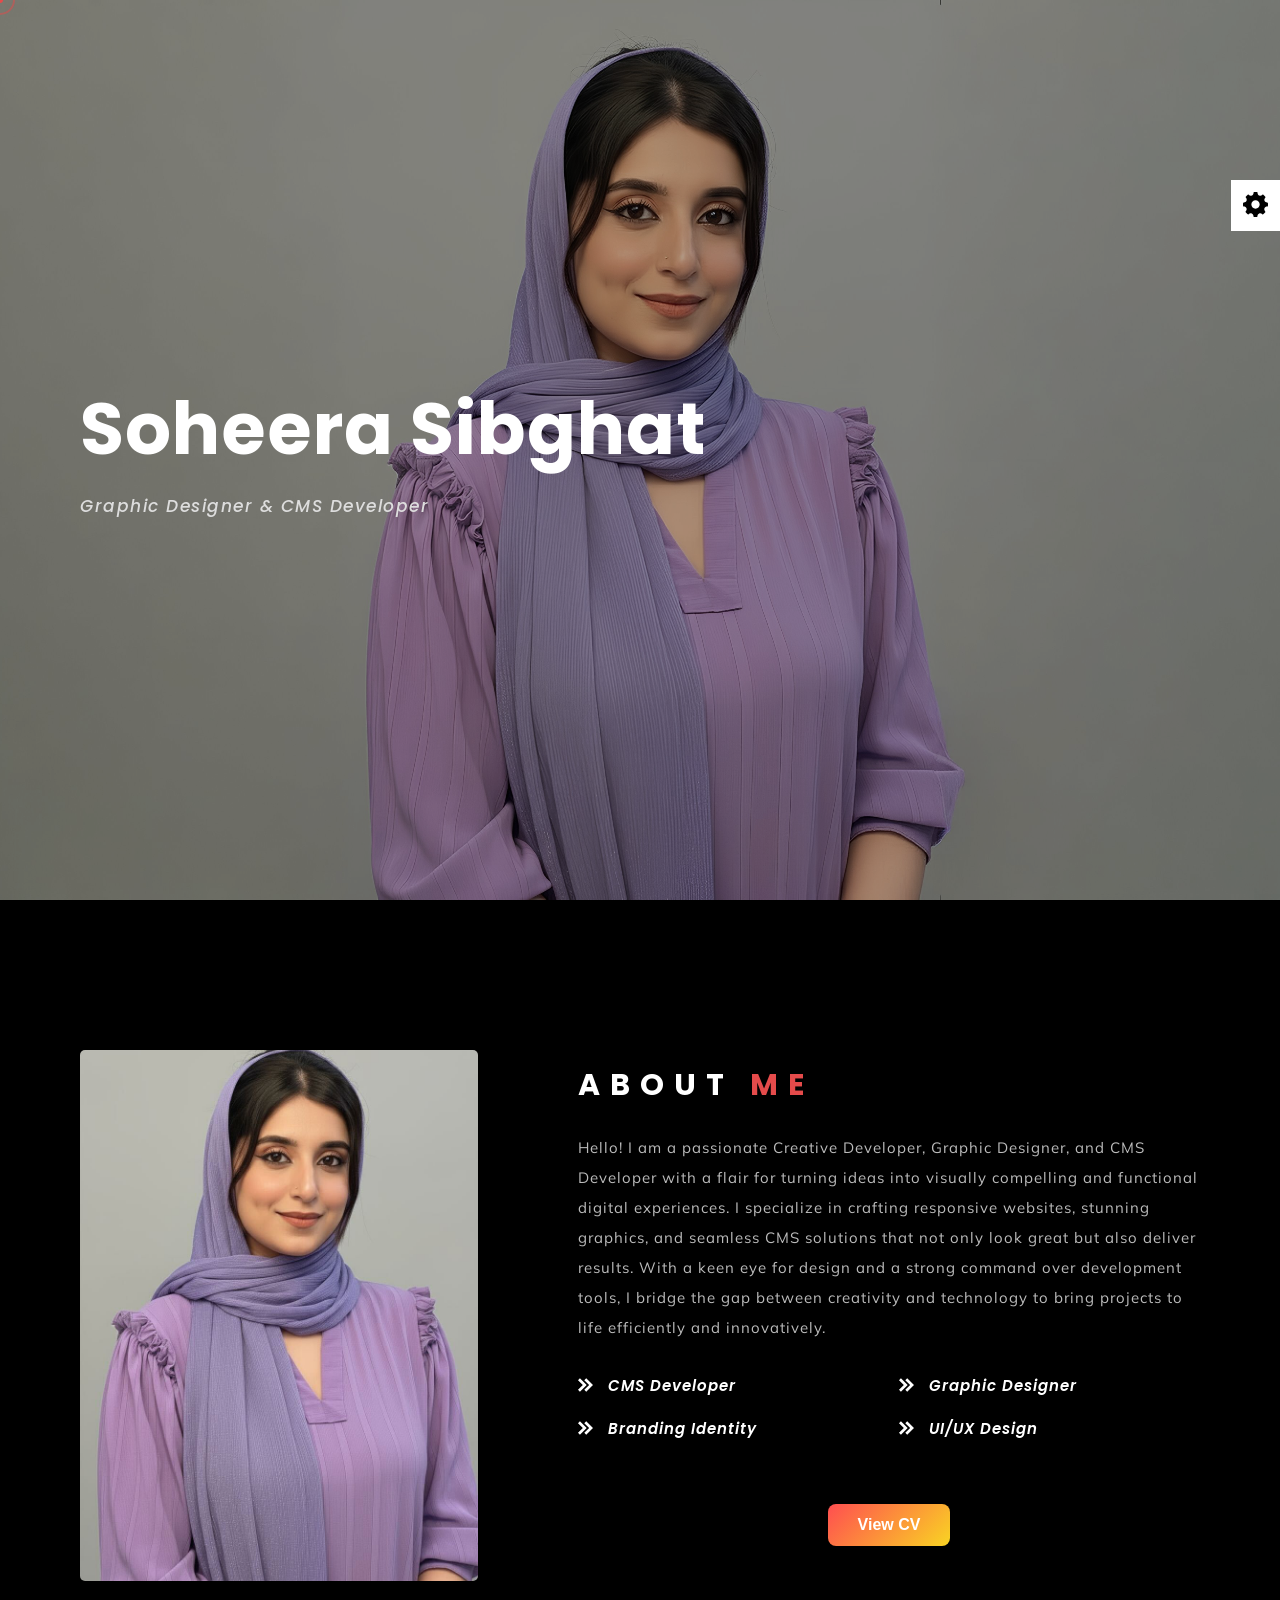
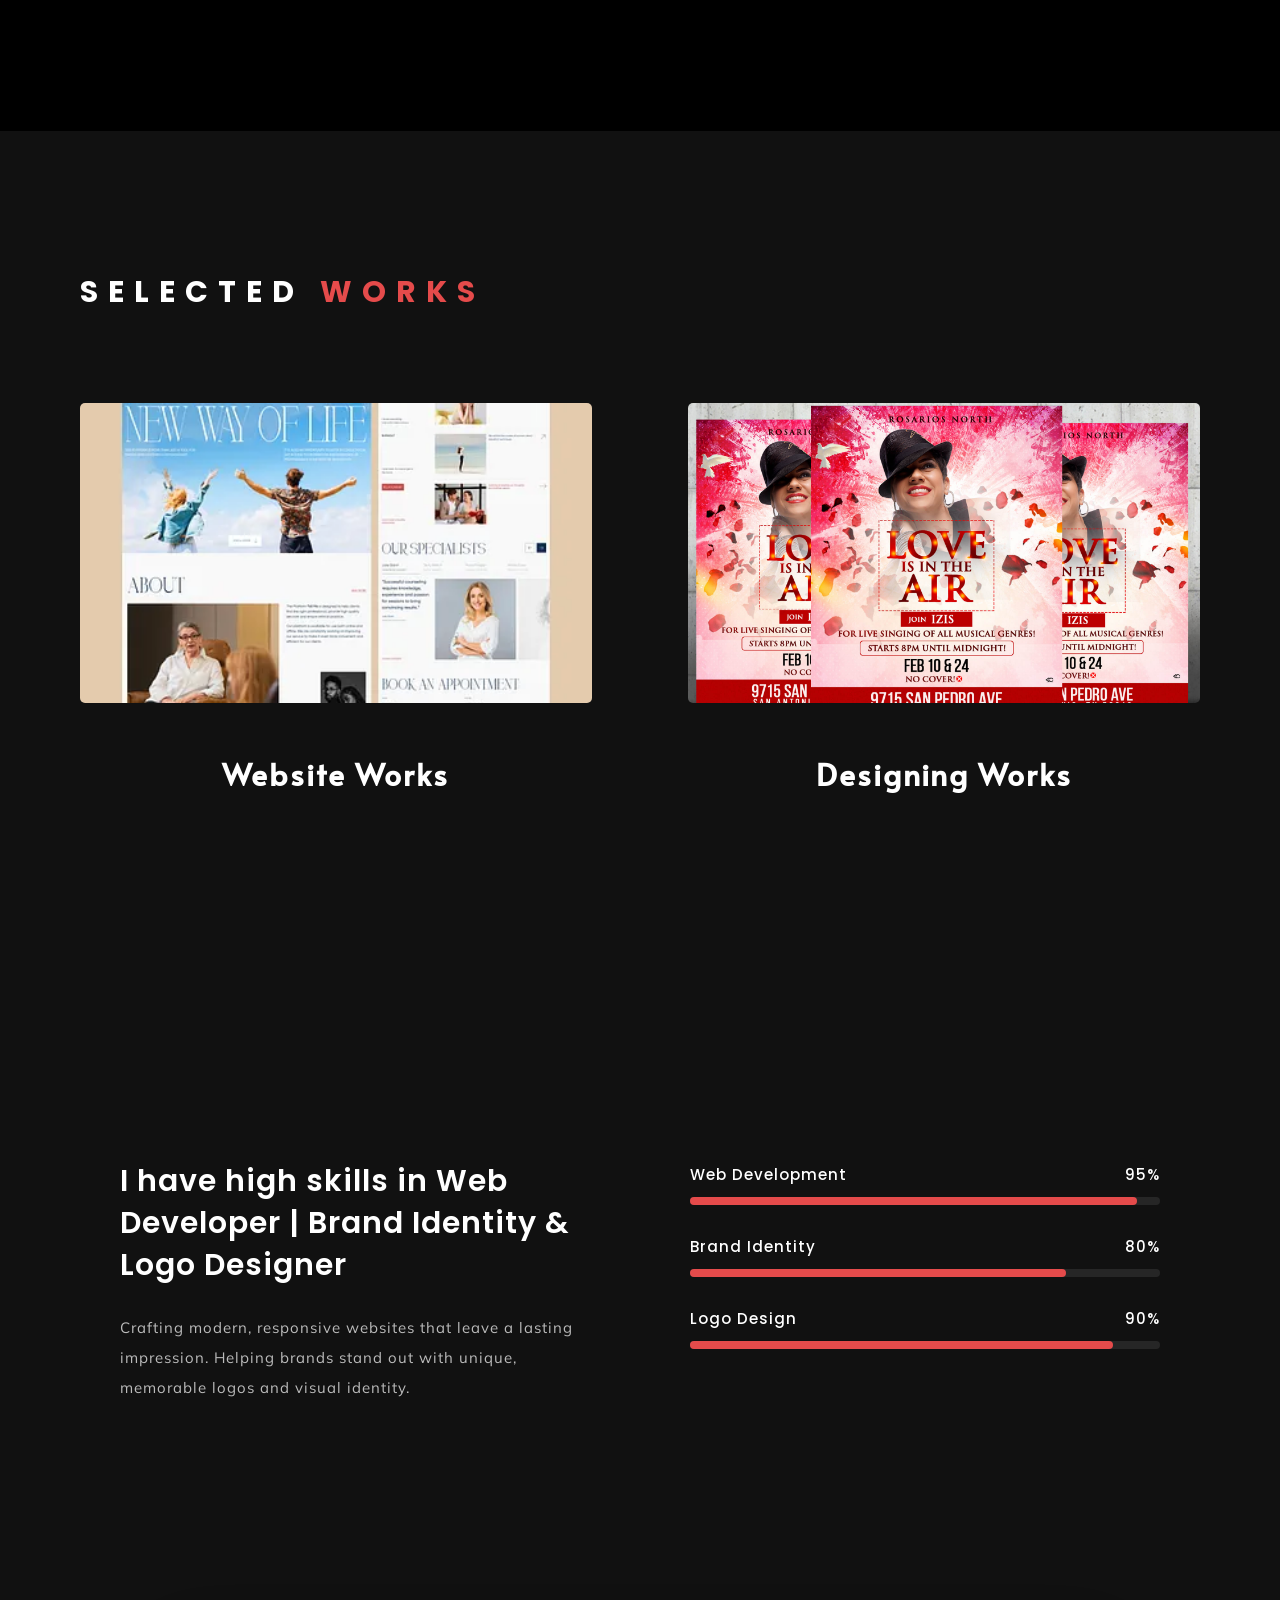
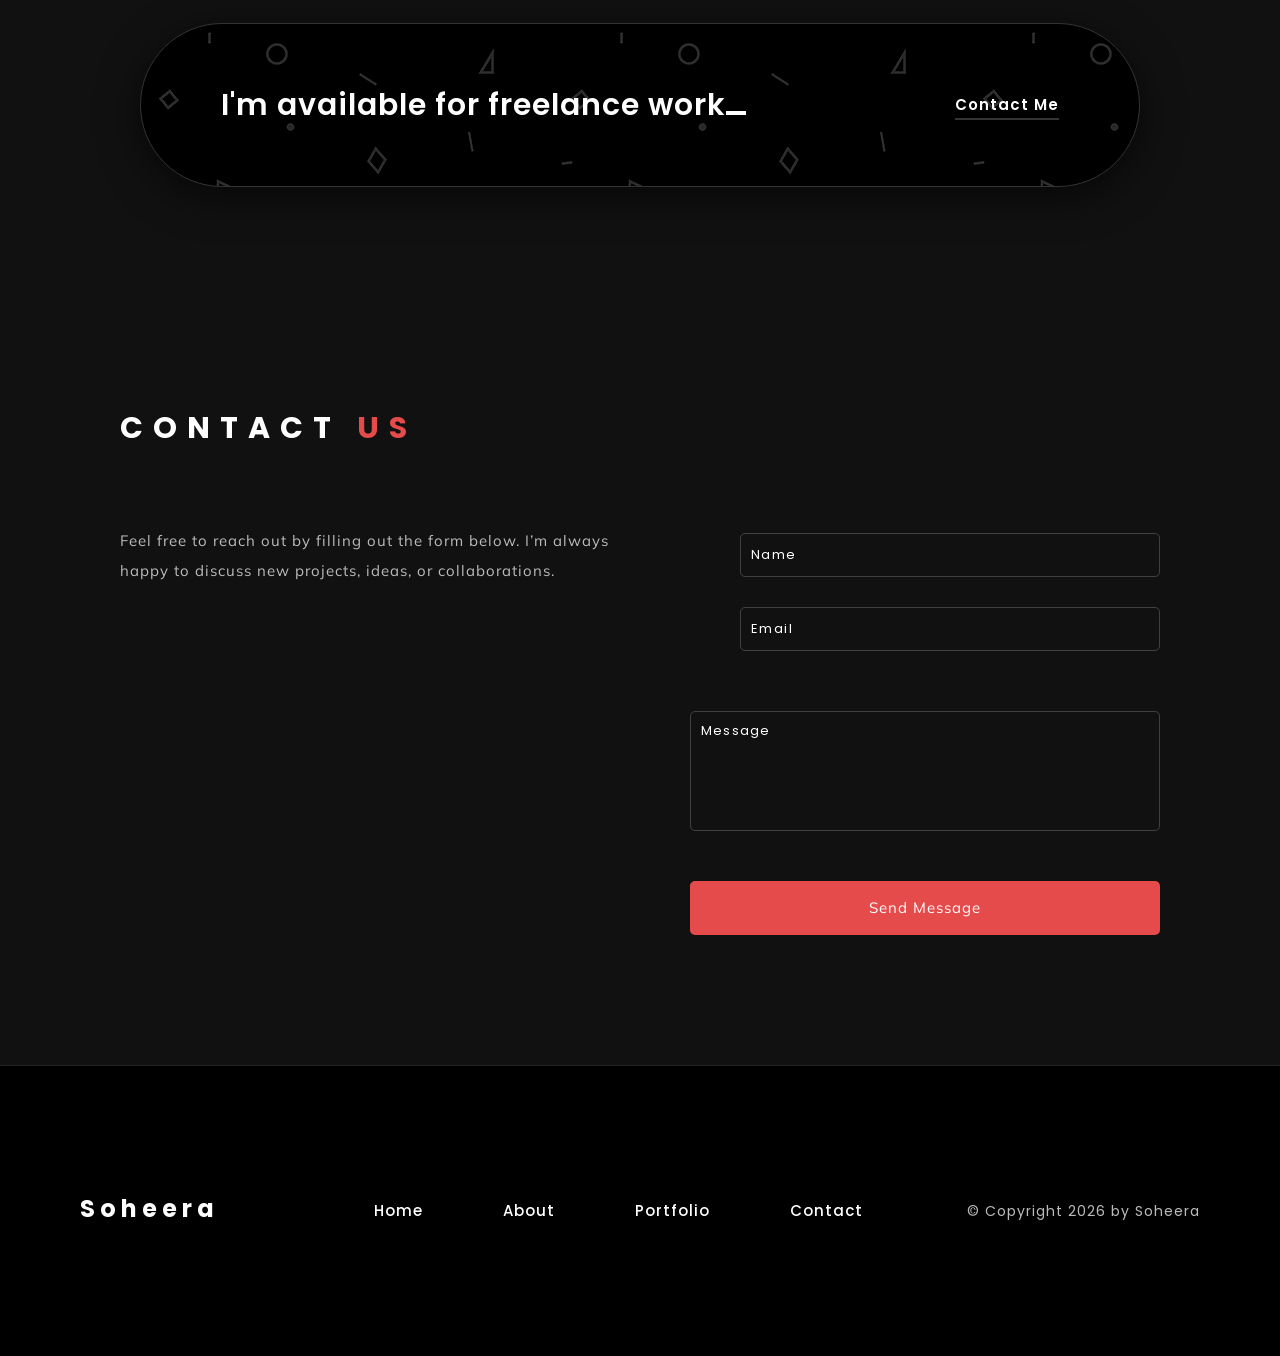
==== index.html @ 372c572b "first commit some changes" ====
<!DOCTYPE html>
<!--[if lt IE 7 ]><html class="ie ie6" lang="en"> <![endif]-->
<!--[if IE 7 ]><html class="ie ie7" lang="en"> <![endif]-->
<!--[if IE 8 ]><html class="ie ie8" lang="en"> <![endif]-->
<!--[if (gte IE 9)|!(IE)]><!-->
<html lang="en"> <!--<![endif]-->

<head>

	<meta http-equiv="Content-Type" content="text/html; charset=utf-8" />

	<link rel="icon" type="image/png" href="img/portfolio/soheeraimg.jpg" />

	<meta name="description" content="Name of your web site">
	<meta name="author" content="Marketify">

	<meta name="viewport" content="width=device-width, initial-scale=1, maximum-scale=1">

	<title>Soheera Sibghat</title>

	<!-- STYLES -->
	<link
		href="https://fonts.googleapis.com/css2?family=Mulish:ital,wght@0,200;0,300;0,400;0,500;0,600;0,700;0,800;0,900;1,200;1,300;1,400;1,500;1,600;1,700;1,800;1,900&family=Poppins:ital,wght@0,300;0,400;0,500;0,600;0,700;0,800;0,900;1,300;1,400;1,500;1,600;1,700;1,800;1,900&display=swap"
		rel="stylesheet">

	<script src="https://cdn.emailjs.com/dist/email.min.js"></script>
	<script src="https://cdn.jsdelivr.net/npm/sweetalert2@11"></script>

	<link rel="stylesheet" type="text/css" href="css/plugins.css" />
	<link rel="stylesheet" type="text/css" href="css/colors.css" />
	<link rel="stylesheet" type="text/css" href="css/darkMode.css" />
	<link rel="stylesheet" type="text/css" href="css/style.css" />
	<link rel="preconnect" href="https://fonts.googleapis.com">
	<link rel="preconnect" href="https://fonts.gstatic.com" crossorigin>
	<link href="https://fonts.googleapis.com/css2?family=Alata&display=swap" rel="stylesheet">
	<link rel="stylesheet" href="https://cdnjs.cloudflare.com/ajax/libs/font-awesome/6.4.0/css/all.min.css">

	<!--[if lt IE 9]> <script type="text/javascript" src="js/modernizr.custom.js"></script> <![endif]-->
	<!-- /STYLES -->








</head>

<body class="dark">
	<!-- PRELOADER -->
	<div id="preloader">
		<div class="loader_line"></div>
	</div>
	<!-- /PRELOADER -->

	<!-- WRAPPER ALL -->
	<div class="grax_tm_all_wrap" data-magic-cursor="" data-color="crimson">

		<!-- MAGIC CURSOR VALUES: "", hide -->
		<!-- COLOR VALUES: blue, green, brown, pink, orange, black, white, purple, sky, cadetBlue, crimson, olive, red -->

		<!-- SETTINGS -->
		<div class="grax_tm_settings">
			<div class="icon">
				<img class="svg" src="img/svg/setting.svg" alt="" />
				<a class="link" href="#"></a>
			</div>
			<div class="wrapper">
				<ul class="direction">
					<li><a class="active dark" href="#"><img class="svg" src="img/svg/islam.svg" alt=" /"></a></li>
					<li><a class="light" href="#"><img class="svg" src="img/svg/weather.svg" alt=" /"></a></li>
				</ul>
				<span class="title">Unlimited Colors</span>
				<ul class="colors">
					<li><a class="blue" href="#"></a></li>
					<li><a class="green" href="#"></a></li>
					<li><a class="brown" href="#"></a></li>
					<li><a class="pink" href="#"></a></li>
					<li><a class="orange" href="#"></a></li>
					<li class="bl"><a class="black" href="#"></a></li>
					<li class="wh"><a class="white" href="#"></a></li>
					<li><a class="purple" href="#"></a></li>
					<li><a class="sky" href="#"></a></li>
					<li><a class="cadetBlue" href="#"></a></li>
					<li><a class="crimson" href="#"></a></li>
					<li><a class="olive" href="#"></a></li>
					<li><a class="red" href="#"></a></li>
				</ul>
				<span class="title">Magic Cursor</span>
				<ul class="cursor">
					<li><a class="showme show" href="#"></a></li>
					<li><a class="hide" href="#"><img class="svg" src="img/svg/arrow.svg" alt="" /></a></li>
				</ul>
			</div>
		</div>
		<!-- /SETTINGS -->

		<!-- MODALBOX NEWS -->
		<div class="grax_tm_modalbox_news">
			<div class="box_inner">
				<div class="close">
					<a href="#"><img class="svg" src="img/svg/cancel.svg" alt="" /></a>
				</div>
				<div class="description_wrap scrollable">
				</div>
			</div>
		</div>
		<!-- /MODALBOX NEWS -->

		<!-- TOPBAR -->
		<div class="grax_tm_topbar">
			<div class="container">
				<div class="topbar_inner">
					<div class="logo" style="display: flex; flex-direction: column; justify-content: flex-start; align-items: flex-start;">
						<h3 style="margin: 0; line-height: 1;">Soheera</h3>
						<div style="display: flex; align-items: center; gap: 5px; margin-top: 5px;">
							<img src="img/new-images/upwork-logo.png" alt="Upwork"
								style="width: 25px; height: 25px; border-radius: 50%;">
							<img src="img/new-images/top-rated.png" alt="Top Rated" style="height: 25px;">
							<div style="display: flex; gap: 2px; color: #ffc107;">
								<i class="fas fa-star" style="font-size: 12px;"></i>
								<i class="fas fa-star" style="font-size: 12px;"></i>
								<i class="fas fa-star" style="font-size: 12px;"></i>
								<i class="fas fa-star" style="font-size: 12px;"></i>
								<i class="fas fa-star" style="font-size: 12px;"></i>
							</div>
						</div>
					</div>
					<div class="menu">
						<ul class="anchor_nav">
							<li class="current"><a href="#home">Home</a></li>
							<li><a href="#about">About</a></li>
							<li><a href="#portfolio">Portfolio</a></li>
							<!-- <li><a href="#news">News</a></li> -->
							<li><a href="#contact">Contact</a></li>
							<li style="display: flex; align-items: center; justify-content: center;"><a
									href="https://www.upwork.com/freelancers/shopify0wordpress0wix0webflow" target="_blank"
									style="padding: 0; margin-left: 15px;"><img src="img/new-images/upwork-logo.png"
										alt="Upwork"
										style="width: 32px; height: 32px; border-radius: 50%; vertical-align: middle;" /></a>
							</li>
						</ul>
					</div>
				</div>
			</div>
		</div>
		<!-- /TOPBAR -->

		<!-- MOBILE MENU -->
		<div class="grax_tm_mobile_menu">
			<div class="topbar_inner">
				<div class="container bigger">
					<div class="topbar_in">
						<div class="logo" style="display: flex; flex-direction: column; justify-content: flex-start; align-items: flex-start;">
							<h3 style="margin: 0; line-height: 1;">Soheera</h3>
							<div style="display: flex; align-items: center; gap: 5px; margin-top: 5px;">
								<img src="img/new-images/upwork-logo.png" alt="Upwork"
									style="width: 20px; height: 20px; border-radius: 50%;">
								<img src="img/new-images/top-rated.png" alt="Top Rated" style="height: 20px;">
								<div style="display: flex; gap: 2px; color: #ffc107;">
									<i class="fas fa-star" style="font-size: 10px;"></i>
									<i class="fas fa-star" style="font-size: 10px;"></i>
									<i class="fas fa-star" style="font-size: 10px;"></i>
									<i class="fas fa-star" style="font-size: 10px;"></i>
									<i class="fas fa-star" style="font-size: 10px;"></i>
								</div>
							</div>
						</div>
						<div class="my_trigger">
							<div class="hamburger hamburger--collapse-r">
								<div class="hamburger-box">
									<div class="hamburger-inner"></div>
								</div>
							</div>
						</div>
					</div>
				</div>
			</div>
			<div class="dropdown">
				<div class="container">
					<div class="dropdown_inner">
						<ul class="anchor_nav">
							<li><a href="#home">Home</a></li>
							<li><a href="#about">About</a></li>
							<li><a href="#portfolio">Portfolio</a></li>
							<!-- <li><a href="#news">News</a></li> -->
							<li><a href="#contact">Contact</a></li>
							<li style="display: flex; align-items: center;"><a href="https://www.upwork.com/freelancers/shopify0wordpress0wix0webflow"
									target="_blank" style="padding: 0; margin-top: 5px;"><img
										src="img/new-images/upwork-logo.png" alt="Upwork"
										style="width: 32px; height: 32px; border-radius: 50%; vertical-align: middle;" /></a>
							</li>
						</ul>
					</div>
				</div>
			</div>
		</div>
		<!-- /MOBILE MENU -->

		<!-- HERO -->
		<div class="grax_tm_hero" id="home">
			<div class="bg">
				<div class="image" data-img-url="img/portfolio/hello.webp"></div>
			</div>
			<div class="ripple" id="ripple"></div>
			<div class="container water">
				<div class="details" data-animation="toRight"> <!-- Animation Values: toTop, toRight, scale, rotate -->
					<h3 class="fn_animation name">Soheera Sibghat</h3>
					<span class="fn_animation job">Graphic Designer &amp; CMS Developer</span>
				</div>
				<div class="grax_tm_down" data-skin="light">
					<div class="line_wrapper">
						<div class="line"></div>
					</div>
				</div>
			</div>
		</div>
		<!-- /HERO -->

		<!-- ABOUT -->
		<div class="grax_tm_section" id="about">
			<div class="grax_tm_about">
				<div class="container">
					<div class="about_inner">
						<div class="left wow fadeInLeft" data-wow-duration="1.5s">
							<div class="image parallax" data-relative-input="true">
								<img src="img/placeholders/3-4.jpg" alt="" />
								<div class="main layer" data-img-url="img/portfolio/soheeraimg.jpg" data-depth="0.04">
								</div>
							</div>
						</div>
						<div class="right wow fadeInLeft" data-wow-duration="1.5s" data-wow-delay=".2s">
							<div class="grax_tm_title_holder">
								<h3>About <span>Me</span></h3>
							</div>
							<div class="text">
								<p>Hello! I am a passionate Creative Developer, Graphic Designer, and CMS Developer with
									a flair for turning ideas into visually compelling and functional digital
									experiences. I specialize in crafting responsive websites, stunning graphics, and
									seamless CMS solutions that not only look great but also deliver results. With a
									keen eye for design and a strong command over development tools, I bridge the gap
									between creativity and technology to bring projects to life efficiently and
									innovatively.</p>
							</div>
							<div class="list">
								<ul>
									<li>
										<div class="list_inner">
											<img class="svg" src="img/svg/checked.svg" alt="" />
											<span>CMS Developer</span>
										</div>
									</li>
									<li>
										<div class="list_inner">
											<img class="svg" src="img/svg/checked.svg" alt="" />
											<span>Graphic Designer</span>
										</div>
									</li>
									<li>
										<div class="list_inner">
											<img class="svg" src="img/svg/checked.svg" alt="" />
											<span>Branding Identity</span>
										</div>
									</li>
									<li>
										<div class="list_inner">
											<img class="svg" src="img/svg/checked.svg" alt="" />
											<span>UI/UX Design</span>
										</div>
									</li>
								</ul>
							</div>
							<div class="grax_tm_button">
								<button class="cv-btn" id="openCV">View CV</button>
							</div>
							<div id="cvOverlay">
								<span id="closeCV">&times;</span>
								<img src="img/resume/cv.png" alt="CV">
							</div>
						</div>
					</div>
				</div>
			</div>
		</div>
		<!-- /ABOUT -->

		<!-- PORTFOLIO -->
		<div class="grax_tm_section" id="portfolio">
			<div class="grax_tm_portfolio">
				<div class="container">
					<div class="grax_tm_title_holder">
						<h3>Selected <span>Works</span></h3>
					</div>
					<div class="portfolio_list">
						<!-- Categories View -->
						<div id="portfolio-categories">
							<ul class="gallery_zoom my_waypoint">
								<!-- Category 1: Website -->
								<a href="javascript:void(0);" onclick="showPortfolioCategory('websites')"
									style="width: 100%;">
									<li class="wow fadeInLeft" data-wow-duration="1.5s"
										style="width: 48%; float: left; margin-right: 4%;">
										<div class="about-card" style="cursor: pointer;">
											<div class="image">
												<img src="/images/wordpress-images/card.webp" alt="Website Works" />
												<div class="main" style="height: 300px;"
													data-img-url="/images/wordpress-images/card.webp"></div>
											</div>
											<div class="overlay"></div>
											<div class="card-heading" style="margin-top: 15px;">
												<h3>Website Works</h3>
											</div>
											<div class="details"></div>
										</div>
									</li>
								</a>

								<!-- Category 2: Designing Work -->
								<a href="javascript:void(0);" onclick="showPortfolioCategory('designing')"
									style="width: 100%;">
									<li class="wow fadeInLeft" data-wow-duration="1.5s" data-wow-delay=".2s"
										style="width: 48%; float: left;">
										<div class="about-card" style="cursor: pointer;">
											<div class="image">
												<img src="./images/poster/img3.jpg" alt="Designing Works" />
												<div class="main" style="height: 300px;"
													data-img-url="./images/poster/img3.jpg"></div>
											</div>
											<div class="overlay"></div>
											<div class="card-heading" style="margin-top: 15px;">
												<h3>Designing Works</h3>
											</div>
											<div class="details"></div>
										</div>
									</li>
								</a>
								<div style="clear: both;"></div>
							</ul>
						</div>

						<!-- Websites View -->
						<div id="portfolio-websites" style="display: none;">
							<div style="margin-bottom: 20px; text-align: left;">
								<button onclick="showPortfolioCategories()"
									style="background-color: transparent; color: #fff; padding: 10px 25px; border: 2px solid #e54b4b; border-radius: 5px; cursor: pointer; font-family: 'Poppins', sans-serif; font-size: 16px; font-weight: 500; display: flex; align-items: center; gap: 10px; transition: all 0.3s; margin-bottom: 20px;">
									<svg xmlns="http://www.w3.org/2000/svg" width="16" height="16" fill="currentColor"
										class="bi bi-arrow-left" viewBox="0 0 16 16">
										<path fill-rule="evenodd"
											d="M15 8a.5.5 0 0 0-.5-.5H2.707l3.147-3.146a.5.5 0 1 0-.708-.708l-4 4a.5.5 0 0 0 0 .708l4 4a.5.5 0 0 0 .708-.708L2.707 8.5H14.5A.5.5 0 0 0 15 8" />
									</svg> Back to Categories
								</button>
							</div>
							<ul class="gallery_zoom my_waypoint">
								<a href="./pages/wordpress.html">
									<li class="wow fadeInLeft" data-wow-duration="1.5s">
										<div class="about-card">
											<div class="image">
												<img src="/images/wordpress-images/card.webp" alt="" />
												<div class="main" style="height: 300px;"
													data-img-url="/images/wordpress-images/card.webp">
												</div>
											</div>
											<div class="overlay"></div>
											<div class="card-heading" style="margin-top: 15px;">
												<h3>Wordpress</h3>
											</div>
											<div class="details">
												<!-- <span>Wordpress</span> -->
											</div>
										</div>
									</li>
								</a>

								<a href="./pages/shopify.html">
									<li class="wow fadeInLeft" data-wow-duration="1.5s">
										<div class="about-card">
											<div class="image">
												<img src="/images/shopify-images/card.jpg" alt="" />
												<div class="main" style="height: 300px;"
													data-img-url="/images/shopify-images/card.jpg">
												</div>
											</div>
											<div class="overlay"></div>
											<div class="card-heading" style="margin-top: 15px;">
												<h3>Shopify</h3>
											</div>
											<div class="details">
												<!-- <span>Wordpress</span> -->
											</div>
										</div>
									</li>
								</a>

								<a href="./pages/wix.html">
									<li class="wow fadeInLeft" data-wow-duration="1.5s">
										<div class="about-card">
											<div class="image">
												<img src="/images/wix-images/card.webp" alt="" />
												<div class="main" style="height: 300px;"
													data-img-url="/images/wix-images/card.webp">
												</div>
											</div>
											<div class="overlay"></div>
											<div class="card-heading" style="margin-top: 15px;">
												<h3>Wix</h3>
											</div>
											<div class="details">
												<!-- <span>Wordpress</span> -->
											</div>
										</div>
									</li>
								</a>

								<a href="./pages/framer.html">
									<li class="wow fadeInLeft" data-wow-duration="1.5s">
										<div class="about-card">
											<div class="image">
												<img src="/images/framer-images/download.webp" alt="" />
												<div class="main" style="height: 300px;"
													data-img-url="/images/framer-images/download.webp">
												</div>
											</div>
											<div class="overlay"></div>
											<div class="card-heading" style="margin-top: 15px;">
												<h3>Framer</h3>
											</div>
											<div class="details">
												<!-- <span>Wordpress</span> -->
											</div>
										</div>
									</li>
								</a>

								<a href="./pages/webflow.html">
									<li class="wow fadeInLeft" data-wow-duration="1.5s">
										<div class="about-card">
											<div class="image">
												<img src="/images/webflow-images/66baa62698e1ec9fc457d99c_video-production-services-webflow-template.png"
													alt="" />
												<div class="main" style="height: 300px;"
													data-img-url="/images/webflow-images/66baa62698e1ec9fc457d99c_video-production-services-webflow-template.png">
												</div>
											</div>
											<div class="overlay"></div>
											<div class="card-heading" style="margin-top: 15px;">
												<h3>Webflow</h3>
											</div>
											<div class="details">
												<!-- <span>Wordpress</span> -->
											</div>
										</div>
									</li>
								</a>
							</ul>
						</div>

						<!-- Designing View -->
						<div id="portfolio-designing" style="display: none;">
							<div style="margin-bottom: 20px; text-align: left;">
								<button onclick="showPortfolioCategories()"
									style="background-color: transparent; color: #fff; padding: 10px 25px; border: 2px solid #e54b4b; border-radius: 5px; cursor: pointer; font-family: 'Poppins', sans-serif; font-size: 16px; font-weight: 500; display: flex; align-items: center; gap: 10px; transition: all 0.3s; margin-bottom: 20px;">
									<svg xmlns="http://www.w3.org/2000/svg" width="16" height="16" fill="currentColor"
										class="bi bi-arrow-left" viewBox="0 0 16 16">
										<path fill-rule="evenodd"
											d="M15 8a.5.5 0 0 0-.5-.5H2.707l3.147-3.146a.5.5 0 1 0-.708-.708l-4 4a.5.5 0 0 0 0 .708l4 4a.5.5 0 0 0 .708-.708L2.707 8.5H14.5A.5.5 0 0 0 15 8" />
									</svg> Back to Categories
								</button>
							</div>
							<ul class="gallery_zoom my_waypoint">

								<a href="./pages/yt-thumbnail.html">
									<li class="wow fadeInLeft" data-wow-duration="1.5s" data-wow-delay=".2s">
										<div class="about-card">
											<div class="image">
												<img src="videos/yt-thumbnail/img.gif" alt="" />
												<div class="main" style="height: 300px;"
													data-img-url="videos/yt-thumbnail/img.gif"></div>
											</div>
											<div class="overlay"></div>
											<div class="card-heading" style="margin-top: 15px;">
												<h3>Youtube Thumbnail</h3>
											</div>
											<div class="details">
												<!-- <span>Branding</span> -->
											</div>
										</div>
									</li>
								</a>
								<a href="./pages/logo.html">
									<li class="wow fadeInLeft" data-wow-duration="1.5s" data-wow-delay=".4s">
										<div class="about-card">
											<div class="image">
												<img src="./images/logo/img1.jpg" alt="" />
												<div class="main" style="height: 300px;"
													data-img-url="./images/logo/img1.jpg"></div>
											</div>
											<div class="overlay"></div>
											<div class="card-heading" style="margin-top: 15px;">
												<h3>Logo Design</h3>
											</div>
											<div class="details">
												<!-- <span>Design</span> -->
											</div>
										</div>
									</li>
								</a>
								<a href="./pages/logoAnimation.html">
									<li class="wow fadeInLeft" data-wow-duration="1.5s">
										<div class="about-card">
											<div class="image">
												<img src="./videos/logo-animated/10de4c1f-099a-4585-a49d-175b0cbfdb93.gif"
													alt="" />
												<div class="main" style="height: 300px;"
													data-img-url="./videos/logo-animated/10de4c1f-099a-4585-a49d-175b0cbfdb93.gif">
												</div>
											</div>
											<div class="overlay"></div>
											<div class="card-heading" style="margin-top: 15px;">
												<h3>Logo Animation</h3>
											</div>
											<div class="details">
												<!-- <span>Video</span> -->
											</div>
										</div>
									</li>
								</a>
								<a href="./pages/posterDesign.html">
									<li class="wow fadeInLeft" data-wow-duration="1.5s" data-wow-delay=".2s">
										<div class="about-card">
											<div class="image">
												<img src="./images/poster/img3.jpg" alt="" />
												<div class="main" style="height: 300px;"
													data-img-url="./images/poster/img3.jpg"></div>
											</div>
											<div class="overlay"></div>
											<div class="card-heading" style="margin-top: 15px;">
												<h3>Poster Design</h3>
											</div>
											<div class="details">
												<!-- <span>Branding</span> -->
											</div>
										</div>
									</li>
								</a>
								<a href="./pages/billBoard.html">
									<li class="wow fadeInLeft" data-wow-duration="1.5s" data-wow-delay=".4s">
										<div class="about-card">
											<div class="image">
												<img src="./images/billboard/img1.jpg" height="360" alt="" />
												<div class="main" style="height: 300px;"
													data-img-url="./images/billboard/img7.jpg"></div>
											</div>
											<div class="overlay"></div>
											<div class="card-heading" style="margin-top: 15px;">
												<h3>Bill Board</h3>
											</div>
											<div class="details">
												<!-- <span>Design</span> -->
											</div>
										</div>
									</li>
								</a>
							</ul>
						</div>
					</div>

					<!-- /PORTFOLIO -->

					<!-- PROGRESS -->
					<div class="grax_tm_progress_part" style="margin-top: 80px;">
						<div class="container">
							<div class="part_inner">
								<div class="left wow fadeInLeft" data-wow-duration="1.5s">
									<h3>I have high skills in Web Developer | Brand Identity & Logo Designer</h3>
									<p>Crafting modern, responsive websites that leave a lasting impression.
										Helping brands stand out with unique, memorable logos and visual identity.</p>
								</div>
								<div class="right wow fadeInLeft" data-wow-duration="1.5s" data-wow-delay=".2s">
									<div class="kioto_progress">
										<div class="progress_inner" data-value="95">
											<span><span class="label">Web Development</span><span
													class="number">95%</span></span>
											<div class="background">
												<div class="bar">
													<div class="bar_in"></div>
												</div>
											</div>
										</div>
										<div class="progress_inner" data-value="80">
											<span><span class="label">Brand Identity</span><span
													class="number">80%</span></span>
											<div class="background">
												<div class="bar">
													<div class="bar_in"></div>
												</div>
											</div>
										</div>
										<div class="progress_inner" data-value="90">
											<span><span class="label">Logo Design</span><span
													class="number">90%</span></span>
											<div class="background">
												<div class="bar">
													<div class="bar_in"></div>
												</div>
											</div>
										</div>
									</div>
								</div>
							</div>
						</div>
					</div>
					<!-- /PROGRESS -->

					<!-- TALK -->
					<div class="grax_tm_section">
						<div class="grax_tm_talk">
							<div class="container">
								<div class="talk_inner">
									<div class="text wow fadeInLeft" data-wow-duration="1.5s">
										<h3><span>I'm available for freelance work</span></h3>
									</div>
									<div class="button wow fadeInLeft anchor" data-wow-duration="1.5s"
										data-wow-delay=".2s">
										<a href="#contact">Contact Me</a>
									</div>
								</div>
							</div>
						</div>
					</div>
					<!-- /TALK -->

					<!-- NEWS -->
					<!-- <div class="grax_tm_section" id="news">
			<div class="grax_tm_news">
				<div class="container">
					<div class="grax_tm_title_holder">
						<h3>Latest <span>News</span></h3>
					</div>
					<div class="news_list">
						<ul>
							<li class="wow fadeInLeft" data-wow-duration="1.5s">
								<div class="list_inner">
									<div class="image">
										<img src="img/placeholders/4-3.jpg" alt="" />
										<div class="main" data-img-url="img/news/1.jpg"></div>
										<a class="grax_tm_full_link" href="#"></a>
									</div>
									<div class="details">
										<h3 class="title"><a href="#">Developers watch out for these burnout
												symptoms</a></h3>
										<p class="date">By <a href="#">Alex Watson</a> <span>01 January 2022</span></p>
									</div>
									<div class="description">
										<p>As Vintage decided to have a closer look into fast-paced New York web design
											realm in person, we get to acquaint with most diverse and exceptionally
											captivating personalities. As Vintage decided to have a closer look into
											fast-paced New York web design realm in person, we get to acquaint with most
											diverse and exceptionally captivating personalities. As Vintage decided to
											have a closer look into fast-paced New York web design realm in person, we
											get to acquaint with most diverse and exceptionally captivating
											personalities.</p>
										<blockquote>As Vintage decided to have a closer look into fast-paced New York
											web design realm in person. As Vintage decided to have a closer look into
											fast-paced New York web design realm in person, we get to acquaint with most
											diverse and exceptionally captivating personalities. As Vintage decided to
											have a closer look into fast-paced New York web design realm in person, we
											get to acquaint with most diverse and exceptionally captivating
											personalities.</blockquote>
										<p>As Vintage decided to have a closer look into fast-paced New York web design
											realm in person, we get to acquaint with most diverse and exceptionally
											captivating personalities. We encounter professionals with careers to covet
											and lives to write books about. As Vintage decided to have a closer look
											into fast-paced New York web design realm in person, we get to acquaint with
											most diverse and exceptionally captivating personalities. As Vintage decided
											to have a closer look into fast-paced New York web design realm in person,
											we get to acquaint with most diverse and exceptionally captivating
											personalities. As Vintage decided to have a closer look into fast-paced New
											York web design realm in person, we get to acquaint with most diverse and
											exceptionally captivating personalities.</p>
										<div class="share">
											<span>Share:</span>
											<ul class="social">
												<li><a href="#"><img class="svg" src="img/svg/social/facebook.svg"
															alt=""></a></li>
												<li><a href="#"><img class="svg" src="img/svg/social/twitter.svg"
															alt=""></a></li>
												<li><a href="#"><img class="svg" src="img/svg/social/behance.svg"
															alt=""></a></li>
												<li><a href="#"><img class="svg" src="img/svg/social/dribbble.svg"
															alt=""></a></li>
											</ul>
										</div>
									</div>
								</div>
							</li>
							<li class="wow fadeInLeft" data-wow-duration="1.5s" data-wow-delay=".2s">
								<div class="list_inner">
									<div class="image">
										<img src="img/placeholders/4-3.jpg" alt="" />
										<div class="main" data-img-url="img/news/2.jpg"></div>
										<a class="grax_tm_full_link" href="#"></a>
									</div>
									<div class="details">
										<h3 class="title"><a href="#">How to be appreciated for your hard work as a
												developer</a></h3>
										<p class="date">By <a href="#">Brook Kennedy</a> <span>22 December 2021</span>
										</p>
									</div>
									<div class="description">
										<p>As Vintage decided to have a closer look into fast-paced New York web design
											realm in person, we get to acquaint with most diverse and exceptionally
											captivating personalities. As Vintage decided to have a closer look into
											fast-paced New York web design realm in person, we get to acquaint with most
											diverse and exceptionally captivating personalities. As Vintage decided to
											have a closer look into fast-paced New York web design realm in person, we
											get to acquaint with most diverse and exceptionally captivating
											personalities.</p>
										<blockquote>As Vintage decided to have a closer look into fast-paced New York
											web design realm in person. As Vintage decided to have a closer look into
											fast-paced New York web design realm in person, we get to acquaint with most
											diverse and exceptionally captivating personalities. As Vintage decided to
											have a closer look into fast-paced New York web design realm in person, we
											get to acquaint with most diverse and exceptionally captivating
											personalities.</blockquote>
										<p>As Vintage decided to have a closer look into fast-paced New York web design
											realm in person, we get to acquaint with most diverse and exceptionally
											captivating personalities. We encounter professionals with careers to covet
											and lives to write books about. As Vintage decided to have a closer look
											into fast-paced New York web design realm in person, we get to acquaint with
											most diverse and exceptionally captivating personalities. As Vintage decided
											to have a closer look into fast-paced New York web design realm in person,
											we get to acquaint with most diverse and exceptionally captivating
											personalities. As Vintage decided to have a closer look into fast-paced New
											York web design realm in person, we get to acquaint with most diverse and
											exceptionally captivating personalities.</p>
										<div class="share">
											<span>Share:</span>
											<ul class="social">
												<li><a href="#"><img class="svg" src="img/svg/social/facebook.svg"
															alt=""></a></li>
												<li><a href="#"><img class="svg" src="img/svg/social/twitter.svg"
															alt=""></a></li>
												<li><a href="#"><img class="svg" src="img/svg/social/behance.svg"
															alt=""></a></li>
												<li><a href="#"><img class="svg" src="img/svg/social/dribbble.svg"
															alt=""></a></li>
											</ul>
										</div>
									</div>
								</div>
							</li>
							<li class="wow fadeInLeft" data-wow-duration="1.5s" data-wow-delay=".4s">
								<div class="list_inner">
									<div class="image">
										<img src="img/placeholders/4-3.jpg" alt="" />
										<div class="main" data-img-url="img/news/3.jpg"></div>
										<a class="grax_tm_full_link" href="#"></a>
									</div>
									<div class="details">
										<h3 class="title"><a href="#">How designers and developers can collaborate
												better</a></h3>
										<p class="date">By <a href="#">Paola Atkins</a> <span>05 December 2021</span>
										</p>
									</div>
									<div class="description">
										<p>As Vintage decided to have a closer look into fast-paced New York web design
											realm in person, we get to acquaint with most diverse and exceptionally
											captivating personalities. As Vintage decided to have a closer look into
											fast-paced New York web design realm in person, we get to acquaint with most
											diverse and exceptionally captivating personalities. As Vintage decided to
											have a closer look into fast-paced New York web design realm in person, we
											get to acquaint with most diverse and exceptionally captivating
											personalities.</p>
										<blockquote>As Vintage decided to have a closer look into fast-paced New York
											web design realm in person. As Vintage decided to have a closer look into
											fast-paced New York web design realm in person, we get to acquaint with most
											diverse and exceptionally captivating personalities. As Vintage decided to
											have a closer look into fast-paced New York web design realm in person, we
											get to acquaint with most diverse and exceptionally captivating
											personalities.</blockquote>
										<p>As Vintage decided to have a closer look into fast-paced New York web design
											realm in person, we get to acquaint with most diverse and exceptionally
											captivating personalities. We encounter professionals with careers to covet
											and lives to write books about. As Vintage decided to have a closer look
											into fast-paced New York web design realm in person, we get to acquaint with
											most diverse and exceptionally captivating personalities. As Vintage decided
											to have a closer look into fast-paced New York web design realm in person,
											we get to acquaint with most diverse and exceptionally captivating
											personalities. As Vintage decided to have a closer look into fast-paced New
											York web design realm in person, we get to acquaint with most diverse and
											exceptionally captivating personalities.</p>
										<div class="share">
											<span>Share:</span>
											<ul class="social">
												<li><a href="#"><img class="svg" src="img/svg/social/facebook.svg"
															alt=""></a></li>
												<li><a href="#"><img class="svg" src="img/svg/social/twitter.svg"
															alt=""></a></li>
												<li><a href="#"><img class="svg" src="img/svg/social/behance.svg"
															alt=""></a></li>
												<li><a href="#"><img class="svg" src="img/svg/social/dribbble.svg"
															alt=""></a></li>
											</ul>
										</div>
									</div>
								</div>
							</li>
						</ul>
					</div>
				</div>
			</div>
		</div> -->
					<!-- /NEWS -->

					<!-- CONTACT -->
					<div class="grax_tm_contact" id="contact">
						<div class="container">
							<div class="grax_tm_title_holder">
								<h3>Contact <span>Us</span></h3>
							</div>
							<div class="contact_inner">
								<div class="left wow fadeInLeft" data-wow-duration="1s">
									<div class="text">
										<p>Feel free to reach out by filling out the form below. I’m always happy to
											discuss new
											projects, ideas, or collaborations.</p>
									</div>
									<div class="info_list">
										<ul>
											<!-- <li>
									<div class="list_inner">
										<img class="svg" src="img/svg/location.svg" alt="" />
										<p><span class="first">Address:</span><span class="second">Brook 103, New York,
												USA</span></p>
									</div>
								</li> -->
											<li>
												<!-- <div class="list_inner">
										<img class="svg" src="img/svg/email.svg" alt="" />
										<p><span class="first">Email:</span><span class="second"><a
													href="#">example@gmail.com</a></span></p>
									</div> -->
											</li>
											<!-- <li>
									<div class="list_inner">
										<img class="svg" src="img/svg/phone.svg" alt="" />
										<p><span class="first">Phone:</span><span class="second"><a href="#">+77 033 442
													55 57</a></span></p>
									</div>
								</li> -->
											<!-- <li>
									<div class="list_inner">
										<img class="svg" src="img/svg/social/dribbble.svg" alt="" />
										<p><span class="first">Website:</span><span class="second"><a
													href="#">www.myaddress.com</a></span></p>
									</div>
								</li> -->
											<!-- <li>
									<div class="list_inner">
										<img class="svg" src="img/svg/social/twitter.svg" alt="" />
										<p><span class="first">Twitter:</span><span class="second"><a
													href="#">@twitternickname</a></span></p>
									</div>
								</li>
								<li>
									<div class="list_inner">
										<img class="svg" src="img/svg/social/facebook.svg" alt="" />
										<p><span class="first">Facebook:</span><span class="second"><a
													href="#">@facebooknickname</a></span></p>
									</div>
								</li> -->
										</ul>
									</div>
								</div>
								<div class="right wow fadeInLeft" data-wow-duration="1s" data-wow-delay=".2s">
									<div class="fields">
										<form action="/" method="post" class="contact_form" id="contact_form">
											<div class="returnmessage"
												data-success="Your message has been received, We will contact you soon.">
											</div>
											<div class="empty_notice"><span>Please Fill Required Fields</span></div>
											<div class="first">
												<ul>
													<li>
														<input id="name" type="text" placeholder="Name" name="from_name"
															required>
													</li>
													<li>
														<input id="email" type="text" placeholder="Email"
															name="from-email" required>
													</li>
												</ul>
											</div>
											<div class="last">
												<textarea id="message" placeholder="Message" name="message"
													required></textarea>
											</div>
											<div class="grax_tm_button">
												<a id="send_message" href="#">Send Message</a>
											</div>

											<!-- If you want to change mail address to yours, please open modal.php and go to line 4 -->

										</form>
									</div>
								</div>
							</div>
						</div>
					</div>
					<!-- /CONTACT -->

					<!-- CUSTOM FOOTER -->
					<footer class="custom_footer">
						<div class="container">
							<div class="footer_flex">
								<!-- Logo -->
								<div class="f_logo">
									<span>Soheera</span>
								</div>
								
								<!-- Navigation Links -->
								<nav class="f_nav">
									<ul>
										<li><a href="#home">Home</a></li>
										<li><a href="#about">About</a></li>
										<li><a href="#portfolio">Portfolio</a></li>
										<li><a href="#contact">Contact</a></li>
									</ul>
								</nav>

								<!-- Copyright -->
								<div class="f_copy">
									<p>&copy;  Copyright 2026 by Soheera</p>
								</div>
							</div>
						</div>
					</footer>
					<!-- /CUSTOM FOOTER -->

					<!-- CURSOR -->
					<div class="mouse-cursor cursor-outer"></div>
					<div class="mouse-cursor cursor-inner"></div>
					<!-- /CURSOR -->

					<!-- START: Page Progress -->
					<div class="progressbar">
						<a href="#"><span class="text">To Top</span></a>
						<span class="line"></span>
					</div>
					<!-- END: Page Progress -->

				</div>
				<!-- / WRAPPER ALL -->

				<!-- SCRIPTS -->
				<script src="js/jquery.js"></script>
				<!--[if lt IE 10]> <script type="text/javascript" src="js/ie8.js"></script> <![endif]-->
				<script src="js/plugins.js"></script>
				<script src="js/init.js"></script>
				<!-- /SCRIPTS -->
				<!-- Contact form HTML above -->
				<script>
					(function () {
						emailjs.init("REAB9PA6VlWr4K6Cy"); // Public Key
					})();

					document.getElementById("send_message").addEventListener("click", function (event) {
						event.preventDefault(); // prevent reload

						// Get form fields
						const name = document.getElementById("name").value.trim();
						const email = document.getElementById("email").value.trim();
						const message = document.getElementById("message").value.trim();
						const form = document.getElementById("contact_form");

						// Validation: check if fields are empty
						if (!name || !email || !message) {
							Swal.fire({
								icon: "warning",
								title: "Oops...",
								text: "Please fill in all required fields!"
							});
							return; // stop execution
						}

						// Send email via EmailJS
						emailjs.sendForm('service_6lhcooe', 'template_w0249nh', form)
							.then(function () {
								Swal.fire({
									title: `Thank you, ${name}!`,
									text: "Your message has been sent successfully.",
									icon: "success",
									confirmButtonText: "OK",
									draggable: true
								});
								form.reset();
							}, function (error) {
								Swal.fire({
									icon: "error",
									title: "Oops...",
									text: "Something went wrong! Please try again.",
								});
								console.log(error);
							});
					});
				</script>




				<!-- cv -->
				<script>
					const openCV = document.getElementById('openCV');
					const cvOverlay = document.getElementById('cvOverlay');
					const closeCV = document.getElementById('closeCV');

					openCV.addEventListener('click', () => {
						cvOverlay.style.display = 'flex';
					});

					closeCV.addEventListener('click', () => {
						cvOverlay.style.display = 'none';
					});

					// Close on clicking outside the image
					cvOverlay.addEventListener('click', (e) => {
						if (e.target === cvOverlay) cvOverlay.style.display = 'none';
					});
				</script>

				<!-- Portfolio Category Toggle Script -->
				<script>
					function showPortfolioCategory(category) {
						document.getElementById('portfolio-categories').style.display = 'none';
						document.getElementById('portfolio-websites').style.display = 'none';
						document.getElementById('portfolio-designing').style.display = 'none';

						if (category === 'websites') {
							document.getElementById('portfolio-websites').style.display = 'block';
						} else if (category === 'designing') {
							document.getElementById('portfolio-designing').style.display = 'block';
						}
					}

					function showPortfolioCategories() {
						document.getElementById('portfolio-categories').style.display = 'block';
						document.getElementById('portfolio-websites').style.display = 'none';
						document.getElementById('portfolio-designing').style.display = 'none';
					}
				</script>

</body>

</html>
---- css/plugins.css ----
/*
This file is made by Marketify (2022)

01) BASE
02) FORM ELEMENTS
03) FONTELLO
04) SKELETON OR GRID
05) ANIMATION


*/

/*------------------------------------------------------------------*/ 
/*	BASE
/*------------------------------------------------------------------*/

html,body,div,span,applet,object,iframe,h1,h2,h3,h4,h5,h6,p,blockquote,pre,a,abbr,acronym,address,big,cite,code,del,dfn,em,font,ins,kbd,q,s,samp,small,strike,strong,sub,sup,tt,var,b,u,i,center,dl,dt,dd,ol,ul,li,fieldset,form,label,legend,table,caption,tbody,tfoot,thead,tr,th,td
	{
	background: transparent;
	border: 0;
	margin: 0;
	padding: 0;
	vertical-align: baseline;
	outline: none;
}

article, aside, details, figcaption, figure, footer, header, hgroup, nav, section {
    display: block;
}

blockquote {
	quotes: none;
}

blockquote:before,blockquote:after {
	content: '';
	content: none;
}
ul, ol{
	margin:0px;	
}
ul li, ol li{
	margin:0px;
}
img{
	vertical-align:middle;
	max-width:100%;
}
iframe{
	max-width:100%;
}
del {
	text-decoration: line-through;
}
a, i{
	border:none;
}
a:hover{text-decoration:none;}

table{
	width:100%;
	max-width:100%;
	text-align:left;
	border-collapse: collapse;
	border-spacing: 0px;
	margin-bottom:15px;
	color:#999;
	border:1px solid #eee;
}
table tr{
	border:1px solid #eee;
}
table th{
	vertical-align:top;
	color:#333;
	background:none;
	font-size:16px;
	font-weight:normal;
	padding:15px 10px;
	border:1px solid #eee;
}
table td{
	vertical-align:top;
	padding:10px;
	border:1px solid #eee;
}

code, pre {
	padding: 10px;
	padding-bottom: 0;
	border-left: 3px solid #6FBF71;
	border-bottom: 1px solid transparent;
	background: #f7f7f7;
	overflow-x:scroll;
}

pre{
	display: block;	
	word-break: break-all;
	word-wrap: break-word;
}
pre code { white-space: pre-wrap; }

.space10{width:100%; float:left; clear:both; margin-bottom:10px;}
.space20{width:100%; float:left; clear:both; margin-bottom:20px;}
.space30{width:100%; float:left; clear:both; margin-bottom:30px;}
.space40{width:100%; float:left; clear:both; margin-bottom:40px;}
.space50{width:100%; float:left; clear:both; margin-bottom:50px;}
.space60{width:100%; float:left; clear:both; margin-bottom:60px;}
.space70{width:100%; float:left; clear:both; margin-bottom:70px;}
.space80{width:100%; float:left; clear:both; margin-bottom:80px;}
.space90{width:100%; float:left; clear:both; margin-bottom:90px;}
.space100{width:100%; float:left; clear:both; margin-bottom:100px;}
.space200{width:100%; float:left; clear:both; margin-bottom:200px;}
.space300{width:100%; float:left; clear:both; margin-bottom:300px;}
.space400{width:100%; float:left; clear:both; margin-bottom:400px;}
.space500{width:100%; float:left; clear:both; margin-bottom:500px;}
.space1000{width:100%; float:left; clear:both; margin-bottom:1000px;}

/*------------------------------------------------------------------*/ 
/*	FORM ELEMENTS
/*------------------------------------------------------------------*/

textarea{
	border-radius:0;
	font-size:13px;
	resize:vertical;
	font-family:"Poppins";
	letter-spacing: 1.2px !important;
	
	-webkit-box-sizing: border-box; /* Safari/Chrome, other WebKit */
	-moz-box-sizing: border-box;    /* Firefox, other Gecko */
	-ms-box-sizing: border-box;     /* IE 10 + */
	box-sizing: border-box;         /* Opera/IE 8+ */
	
	line-height:1.4;
	padding:10px!important;
	width:100%;
	border:1px solid #eee;
	
	-webkit-transition: all .3s ease;
	   -moz-transition: all .3s ease;
	    -ms-transition: all .3s ease;
	     -o-transition: all .3s ease;
	        transition: all .3s ease;
}
input[type="text"],
input[type="password"],
input[type="datetime"],
input[type="datetime-local"],
input[type="date"],
input[type="month"],
input[type="time"],
input[type="week"],
input[type="number"],
input[type="email"],
input[type="url"],
input[type="search"],
input[type="tel"],
input[type="color"],
.uneditable-input {
	border-radius:0;
	font-size:13px;
	min-width:auto;
	letter-spacing:1.4px;
	
	-webkit-box-sizing: border-box; /* Safari/Chrome, other WebKit */
	-moz-box-sizing: border-box;    /* Firefox, other Gecko */
	-ms-box-sizing: border-box;     /* IE 10 + */
	box-sizing: border-box;         /* Opera/IE 8+ */
	
	font-family:"Poppins";
	
	line-height:1.6;
	padding:10px!important;
	height:44px;
	vertical-align:middle;
	border:1px solid #eee;
	
	-webkit-transition: all .3s ease;
	   -moz-transition: all .3s ease;
	    -ms-transition: all .3s ease;
	     -o-transition: all .3s ease;
	        transition: all .3s ease;
}

textarea:focus,
input[type="text"]:focus,
input[type="password"]:focus,
input[type="datetime"]:focus,
input[type="datetime-local"]:focus,
input[type="date"]:focus,
input[type="month"]:focus,
input[type="time"]:focus,
input[type="week"]:focus,
input[type="number"]:focus,
input[type="email"]:focus,
input[type="url"]:focus,
input[type="search"]:focus,
input[type="tel"]:focus,
input[type="color"]:focus,
.uneditable-input:focus {
	border-color:#ccc;
	background:#eee;
}

input[type="submit"]{
	padding: 13px 15px;
	height: 40px;
	line-height: 1;
	text-transform: uppercase;
	font-size: 13px;
	font-weight: 600;
	text-decoration: none;
	letter-spacing: 0.5px;
	border:none;
	cursor:pointer;
	color: #FFF;
	background:#777;
	
	-webkit-transition: all .3s ease;
	   -moz-transition: all .3s ease;
	    -ms-transition: all .3s ease;
	     -o-transition: all .3s ease;
	        transition: all .3s ease;
}
input[type="submit"]:hover{
	background:#444;
}
select{
	padding:8px;
	border:2px solid #eee;
}
input[type="button"]{
	cursor:pointer;
	-webkit-transition: all .3s ease;
	   -moz-transition: all .3s ease;
	    -ms-transition: all .3s ease;
	     -o-transition: all .3s ease;
	        transition: all .3s ease;
}


/*------------------------------------------------------------------*/ 
/*	MAGNIFIC POPUP
/*------------------------------------------------------------------*/

.mfp-bg,.mfp-wrap{position:fixed;left:0;top:0}.mfp-bg,.mfp-container,.mfp-wrap{height:100%;width:100%}.mfp-arrow:after,.mfp-arrow:before,.mfp-container:before,.mfp-figure:after{content:''}.mfp-bg{z-index:1042;overflow:hidden;background:#0b0b0b;opacity:.8}.mfp-wrap{z-index:1043;outline:0!important;-webkit-backface-visibility:hidden}.mfp-container{text-align:center;position:absolute;left:0;top:0;padding:0 8px;box-sizing:border-box}.mfp-container:before{display:inline-block;height:100%;vertical-align:middle}.mfp-align-top .mfp-container:before{display:none}.mfp-content{position:relative;display:inline-block;vertical-align:middle;margin:0 auto;text-align:left;z-index:1045}.mfp-ajax-holder .mfp-content,.mfp-inline-holder .mfp-content{width:100%;cursor:auto}.mfp-ajax-cur{cursor:progress}.mfp-zoom-out-cur,.mfp-zoom-out-cur .mfp-image-holder .mfp-close{cursor:-moz-zoom-out;cursor:-webkit-zoom-out;cursor:zoom-out}.mfp-zoom{cursor:pointer;cursor:-webkit-zoom-in;cursor:-moz-zoom-in;cursor:zoom-in}.mfp-auto-cursor .mfp-content{cursor:auto}.mfp-arrow,.mfp-close,.mfp-counter,.mfp-preloader{-webkit-user-select:none;-moz-user-select:none;user-select:none}.mfp-loading.mfp-figure{display:none}.mfp-hide{display:none!important}.mfp-preloader{color:#CCC;position:absolute;top:50%;width:auto;text-align:center;margin-top:-.8em;left:8px;right:8px;z-index:1044}.mfp-preloader a{color:#CCC}.mfp-close,.mfp-preloader a:hover{color:#FFF}.mfp-s-error .mfp-content,.mfp-s-ready .mfp-preloader{display:none}button.mfp-arrow,button.mfp-close{overflow:visible;cursor:pointer;background:0 0;border:0;-webkit-appearance:none;display:block;outline:0;padding:0;z-index:1046;box-shadow:none;touch-action:manipulation}.mfp-figure:after,.mfp-iframe-scaler iframe{box-shadow:0 0 8px rgba(0,0,0,.6);position:absolute;left:0}button::-moz-focus-inner{padding:0;border:0}.mfp-close{width:44px;height:44px;line-height:44px;position:absolute;right:0;top:0;text-decoration:none;text-align:center;opacity:.65;padding:0 0 18px 10px;font-style:normal;font-size:28px;font-family:Arial,Baskerville,monospace}.mfp-close:focus,.mfp-close:hover{opacity:1}.mfp-close:active{top:1px}.mfp-close-btn-in .mfp-close{color:#333}.mfp-iframe-holder .mfp-close,.mfp-image-holder .mfp-close{color:#FFF;right:-6px;text-align:right;padding-right:6px;width:100%}.mfp-counter{position:absolute;top:0;right:0;color:#CCC;font-size:12px;line-height:18px;white-space:nowrap}.mfp-figure,img.mfp-img{line-height:0}.mfp-arrow{position:absolute;opacity:.65;margin:-55px 0 0;top:50%;padding:0;width:90px;height:110px;-webkit-tap-highlight-color:transparent}.mfp-arrow:active{margin-top:-54px}.mfp-arrow:focus,.mfp-arrow:hover{opacity:1}.mfp-arrow:after,.mfp-arrow:before{display:block;width:0;height:0;position:absolute;left:0;top:0;margin-top:35px;margin-left:35px;border:inset transparent}.mfp-arrow:after{border-top-width:13px;border-bottom-width:13px;top:8px}.mfp-arrow:before{border-top-width:21px;border-bottom-width:21px;opacity:.7}.mfp-arrow-left{left:0}.mfp-arrow-left:after{border-right:17px solid #FFF;margin-left:31px}.mfp-arrow-left:before{margin-left:25px;border-right:27px solid #3F3F3F}.mfp-arrow-right{right:0}.mfp-arrow-right:after{border-left:17px solid #FFF;margin-left:39px}.mfp-arrow-right:before{border-left:27px solid #3F3F3F}.mfp-iframe-holder{padding-top:40px;padding-bottom:40px}.mfp-iframe-holder .mfp-content{line-height:0;width:100%;max-width:900px}.mfp-image-holder .mfp-content,img.mfp-img{max-width:100%}.mfp-iframe-holder .mfp-close{top:-40px}.mfp-iframe-scaler{width:100%;height:0;overflow:hidden;padding-top:56.25%}.mfp-iframe-scaler iframe{display:block;top:0;width:100%;height:100%;background:#000}.mfp-figure:after,img.mfp-img{width:auto;height:auto;display:block}img.mfp-img{box-sizing:border-box;padding:40px 0;margin:0 auto}.mfp-figure:after{top:40px;bottom:40px;right:0;z-index:-1;background:#444}.mfp-figure small{color:#BDBDBD;display:block;font-size:12px;line-height:14px}.mfp-figure figure{margin:0}.mfp-bottom-bar{margin-top:-36px;position:absolute;top:100%;left:0;width:100%;cursor:auto}.mfp-title{text-align:left;line-height:18px;color:#F3F3F3;word-wrap:break-word;padding-right:36px}.mfp-gallery .mfp-image-holder .mfp-figure{cursor:pointer}@media screen and (max-width:800px) and (orientation:landscape),screen and (max-height:300px){.mfp-img-mobile .mfp-image-holder{padding-left:0;padding-right:0}.mfp-img-mobile img.mfp-img{padding:0}.mfp-img-mobile .mfp-figure:after{top:0;bottom:0}.mfp-img-mobile .mfp-figure small{display:inline;margin-left:5px}.mfp-img-mobile .mfp-bottom-bar{background:rgba(0,0,0,.6);bottom:0;margin:0;top:auto;padding:3px 5px;position:fixed;box-sizing:border-box}.mfp-img-mobile .mfp-bottom-bar:empty{padding:0}.mfp-img-mobile .mfp-counter{right:5px;top:3px}.mfp-img-mobile .mfp-close{top:0;right:0;width:35px;height:35px;line-height:35px;background:rgba(0,0,0,.6);position:fixed;text-align:center;padding:0}}@media all and (max-width:900px){.mfp-arrow{-webkit-transform:scale(.75);transform:scale(.75)}.mfp-arrow-left{-webkit-transform-origin:0;transform-origin:0}.mfp-arrow-right{-webkit-transform-origin:100%;transform-origin:100%}.mfp-container{padding-left:6px;padding-right:6px}}



/*------------------------------------------------------------------*/ 
/*	ANIMATION
/*------------------------------------------------------------------*/

/*!
 * animate.css -http://daneden.me/animate
 * Version - 3.5.2
 * Licensed under the MIT license - http://opensource.org/licenses/MIT
 *
 * Copyright (c) 2017 Daniel Eden
 */

.animated {
  animation-duration: 1s;
  animation-fill-mode: both;
}

.animated.infinite {
  animation-iteration-count: infinite;
}

.animated.hinge {
  animation-duration: 2s;
}

.animated.flipOutX,
.animated.flipOutY,
.animated.bounceIn,
.animated.bounceOut {
  animation-duration: .75s;
}

@keyframes bounce {
  from, 20%, 53%, 80%, to {
    animation-timing-function: cubic-bezier(0.215, 0.610, 0.355, 1.000);
    transform: translate3d(0,0,0);
  }

  40%, 43% {
    animation-timing-function: cubic-bezier(0.755, 0.050, 0.855, 0.060);
    transform: translate3d(0, -30px, 0);
  }

  70% {
    animation-timing-function: cubic-bezier(0.755, 0.050, 0.855, 0.060);
    transform: translate3d(0, -15px, 0);
  }

  90% {
    transform: translate3d(0,-4px,0);
  }
}

.bounce {
  animation-name: bounce;
  transform-origin: center bottom;
}

@keyframes flash {
  from, 50%, to {
    opacity: 1;
  }

  25%, 75% {
    opacity: 0;
  }
}

.flash {
  animation-name: flash;
}

/* originally authored by Nick Pettit - https://github.com/nickpettit/glide */

@keyframes pulse {
  from {
    transform: scale3d(1, 1, 1);
  }

  50% {
    transform: scale3d(1.05, 1.05, 1.05);
  }

  to {
    transform: scale3d(1, 1, 1);
  }
}

.pulse {
  animation-name: pulse;
}

@keyframes rubberBand {
  from {
    transform: scale3d(1, 1, 1);
  }

  30% {
    transform: scale3d(1.25, 0.75, 1);
  }

  40% {
    transform: scale3d(0.75, 1.25, 1);
  }

  50% {
    transform: scale3d(1.15, 0.85, 1);
  }

  65% {
    transform: scale3d(.95, 1.05, 1);
  }

  75% {
    transform: scale3d(1.05, .95, 1);
  }

  to {
    transform: scale3d(1, 1, 1);
  }
}

.rubberBand {
  animation-name: rubberBand;
}

@keyframes shake {
  from, to {
    transform: translate3d(0, 0, 0);
  }

  10%, 30%, 50%, 70%, 90% {
    transform: translate3d(-10px, 0, 0);
  }

  20%, 40%, 60%, 80% {
    transform: translate3d(10px, 0, 0);
  }
}

.shake {
  animation-name: shake;
}

@keyframes headShake {
  0% {
    transform: translateX(0);
  }

  6.5% {
    transform: translateX(-6px) rotateY(-9deg);
  }

  18.5% {
    transform: translateX(5px) rotateY(7deg);
  }

  31.5% {
    transform: translateX(-3px) rotateY(-5deg);
  }

  43.5% {
    transform: translateX(2px) rotateY(3deg);
  }

  50% {
    transform: translateX(0);
  }
}

.headShake {
  animation-timing-function: ease-in-out;
  animation-name: headShake;
}

@keyframes swing {
  20% {
    transform: rotate3d(0, 0, 1, 15deg);
  }

  40% {
    transform: rotate3d(0, 0, 1, -10deg);
  }

  60% {
    transform: rotate3d(0, 0, 1, 5deg);
  }

  80% {
    transform: rotate3d(0, 0, 1, -5deg);
  }

  to {
    transform: rotate3d(0, 0, 1, 0deg);
  }
}

.swing {
  transform-origin: top center;
  animation-name: swing;
}

@keyframes tada {
  from {
    transform: scale3d(1, 1, 1);
  }

  10%, 20% {
    transform: scale3d(.9, .9, .9) rotate3d(0, 0, 1, -3deg);
  }

  30%, 50%, 70%, 90% {
    transform: scale3d(1.1, 1.1, 1.1) rotate3d(0, 0, 1, 3deg);
  }

  40%, 60%, 80% {
    transform: scale3d(1.1, 1.1, 1.1) rotate3d(0, 0, 1, -3deg);
  }

  to {
    transform: scale3d(1, 1, 1);
  }
}

.tada {
  animation-name: tada;
}

/* originally authored by Nick Pettit - https://github.com/nickpettit/glide */

@keyframes wobble {
  from {
    transform: none;
  }

  15% {
    transform: translate3d(-25%, 0, 0) rotate3d(0, 0, 1, -5deg);
  }

  30% {
    transform: translate3d(20%, 0, 0) rotate3d(0, 0, 1, 3deg);
  }

  45% {
    transform: translate3d(-15%, 0, 0) rotate3d(0, 0, 1, -3deg);
  }

  60% {
    transform: translate3d(10%, 0, 0) rotate3d(0, 0, 1, 2deg);
  }

  75% {
    transform: translate3d(-5%, 0, 0) rotate3d(0, 0, 1, -1deg);
  }

  to {

    transform: none;
  }
}

.wobble {
  animation-name: wobble;
}

@keyframes jello {
  from, 11.1%, to {
    transform: none;
  }

  22.2% {
    transform: skewX(-12.5deg) skewY(-12.5deg);
  }

  33.3% {
    transform: skewX(6.25deg) skewY(6.25deg);
  }

  44.4% {
    transform: skewX(-3.125deg) skewY(-3.125deg);
  }

  55.5% {
    transform: skewX(1.5625deg) skewY(1.5625deg);
  }

  66.6% {
    transform: skewX(-0.78125deg) skewY(-0.78125deg);
  }

  77.7% {
    transform: skewX(0.390625deg) skewY(0.390625deg);
  }

  88.8% {
    transform: skewX(-0.1953125deg) skewY(-0.1953125deg);
  }
}

.jello {
  animation-name: jello;
  transform-origin: center;
}

@keyframes bounceIn {
  from, 20%, 40%, 60%, 80%, to {
    animation-timing-function: cubic-bezier(0.215, 0.610, 0.355, 1.000);
  }

  0% {
    opacity: 0;
    transform: scale3d(.3, .3, .3);
  }

  20% {
    transform: scale3d(1.1, 1.1, 1.1);
  }

  40% {
    transform: scale3d(.9, .9, .9);
  }

  60% {
    opacity: 1;
    transform: scale3d(1.03, 1.03, 1.03);
  }

  80% {
    transform: scale3d(.97, .97, .97);
  }

  to {
    opacity: 1;
    transform: scale3d(1, 1, 1);
  }
}

.bounceIn {
  animation-name: bounceIn;
}

@keyframes bounceInDown {
  from, 60%, 75%, 90%, to {
    animation-timing-function: cubic-bezier(0.215, 0.610, 0.355, 1.000);
  }

  0% {
    opacity: 0;
    transform: translate3d(0, -3000px, 0);
  }

  60% {
    opacity: 1;
    transform: translate3d(0, 25px, 0);
  }

  75% {
    transform: translate3d(0, -10px, 0);
  }

  90% {
    transform: translate3d(0, 5px, 0);
  }

  to {
    transform: none;
  }
}

.bounceInDown {
  animation-name: bounceInDown;
}

@keyframes bounceInLeft {
  from, 60%, 75%, 90%, to {
    animation-timing-function: cubic-bezier(0.215, 0.610, 0.355, 1.000);
  }

  0% {
    opacity: 0;
    transform: translate3d(-3000px, 0, 0);
  }

  60% {
    opacity: 1;
    transform: translate3d(25px, 0, 0);
  }

  75% {
    transform: translate3d(-10px, 0, 0);
  }

  90% {
    transform: translate3d(5px, 0, 0);
  }

  to {
    transform: none;
  }
}

.bounceInLeft {
  animation-name: bounceInLeft;
}

@keyframes bounceInRight {
  from, 60%, 75%, 90%, to {
    animation-timing-function: cubic-bezier(0.215, 0.610, 0.355, 1.000);
  }

  from {
    opacity: 0;
    transform: translate3d(3000px, 0, 0);
  }

  60% {
    opacity: 1;
    transform: translate3d(-25px, 0, 0);
  }

  75% {
    transform: translate3d(10px, 0, 0);
  }

  90% {
    transform: translate3d(-5px, 0, 0);
  }

  to {
    transform: none;
  }
}

.bounceInRight {
  animation-name: bounceInRight;
}

@keyframes bounceInUp {
  from, 60%, 75%, 90%, to {
    animation-timing-function: cubic-bezier(0.215, 0.610, 0.355, 1.000);
  }

  from {
    opacity: 0;
    transform: translate3d(0, 3000px, 0);
  }

  60% {
    opacity: 1;
    transform: translate3d(0, -20px, 0);
  }

  75% {
    transform: translate3d(0, 10px, 0);
  }

  90% {
    transform: translate3d(0, -5px, 0);
  }

  to {
    transform: translate3d(0, 0, 0);
  }
}

.bounceInUp {
  animation-name: bounceInUp;
}

@keyframes bounceOut {
  20% {
    transform: scale3d(.9, .9, .9);
  }

  50%, 55% {
    opacity: 1;
    transform: scale3d(1.1, 1.1, 1.1);
  }

  to {
    opacity: 0;
    transform: scale3d(.3, .3, .3);
  }
}

.bounceOut {
  animation-name: bounceOut;
}

@keyframes bounceOutDown {
  20% {
    transform: translate3d(0, 10px, 0);
  }

  40%, 45% {
    opacity: 1;
    transform: translate3d(0, -20px, 0);
  }

  to {
    opacity: 0;
    transform: translate3d(0, 2000px, 0);
  }
}

.bounceOutDown {
  animation-name: bounceOutDown;
}

@keyframes bounceOutLeft {
  20% {
    opacity: 1;
    transform: translate3d(20px, 0, 0);
  }

  to {
    opacity: 0;
    transform: translate3d(-2000px, 0, 0);
  }
}

.bounceOutLeft {
  animation-name: bounceOutLeft;
}

@keyframes bounceOutRight {
  20% {
    opacity: 1;
    transform: translate3d(-20px, 0, 0);
  }

  to {
    opacity: 0;
    transform: translate3d(2000px, 0, 0);
  }
}

.bounceOutRight {
  animation-name: bounceOutRight;
}

@keyframes bounceOutUp {
  20% {
    transform: translate3d(0, -10px, 0);
  }

  40%, 45% {
    opacity: 1;
    transform: translate3d(0, 20px, 0);
  }

  to {
    opacity: 0;
    transform: translate3d(0, -2000px, 0);
  }
}

.bounceOutUp {
  animation-name: bounceOutUp;
}

@keyframes fadeIn {
  from {
    opacity: 0;
  }

  to {
    opacity: 1;
  }
}

.fadeIn {
  animation-name: fadeIn;
}

@keyframes fadeInDown {
  from {
    opacity: 0;
    transform: translate3d(0, -100%, 0);
  }

  to {
    opacity: 1;
    transform: none;
  }
}

.fadeInDown {
  animation-name: fadeInDown;
}

@keyframes fadeInDownBig {
  from {
    opacity: 0;
    transform: translate3d(0, -2000px, 0);
  }

  to {
    opacity: 1;
    transform: none;
  }
}

.fadeInDownBig {
  animation-name: fadeInDownBig;
}

@keyframes fadeInLeft {
  from {
    opacity: 0;
    transform: translate3d(-100%, 0, 0);
  }

  to {
    opacity: 1;
    transform: none;
  }
}

.fadeInLeft {
  animation-name: fadeInLeft;
}

@keyframes fadeInLeftBig {
  from {
    opacity: 0;
    transform: translate3d(-2000px, 0, 0);
  }

  to {
    opacity: 1;
    transform: none;
  }
}

.fadeInLeftBig {
  animation-name: fadeInLeftBig;
}

@keyframes fadeInRight {
  from {
    opacity: 0;
    transform: translate3d(100%, 0, 0);
  }

  to {
    opacity: 1;
    transform: none;
  }
}

.fadeInRight {
  animation-name: fadeInRight;
}

@keyframes fadeInRightBig {
  from {
    opacity: 0;
    transform: translate3d(2000px, 0, 0);
  }

  to {
    opacity: 1;
    transform: none;
  }
}

.fadeInRightBig {
  animation-name: fadeInRightBig;
}

@keyframes fadeInUp {
  from {
    opacity: 0;
    transform: translate3d(0, 100%, 0);
  }

  to {
    opacity: 1;
    transform: none;
  }
}

.fadeInUp {
  animation-name: fadeInUp;
}

@keyframes fadeInUpBig {
  from {
    opacity: 0;
    transform: translate3d(0, 2000px, 0);
  }

  to {
    opacity: 1;
    transform: none;
  }
}

.fadeInUpBig {
  animation-name: fadeInUpBig;
}

@keyframes fadeOut {
  from {
    opacity: 1;
  }

  to {
    opacity: 0;
  }
}

.fadeOut {
  animation-name: fadeOut;
}

@keyframes fadeOutDown {
  from {
    opacity: 1;
  }

  to {
    opacity: 0;
    transform: translate3d(0, 100%, 0);
  }
}

.fadeOutDown {
  animation-name: fadeOutDown;
}

@keyframes fadeOutDownBig {
  from {
    opacity: 1;
  }

  to {
    opacity: 0;
    transform: translate3d(0, 2000px, 0);
  }
}

.fadeOutDownBig {
  animation-name: fadeOutDownBig;
}

@keyframes fadeOutLeft {
  from {
    opacity: 1;
  }

  to {
    opacity: 0;
    transform: translate3d(-100%, 0, 0);
  }
}

.fadeOutLeft {
  animation-name: fadeOutLeft;
}

@keyframes fadeOutLeftBig {
  from {
    opacity: 1;
  }

  to {
    opacity: 0;
    transform: translate3d(-2000px, 0, 0);
  }
}

.fadeOutLeftBig {
  animation-name: fadeOutLeftBig;
}

@keyframes fadeOutRight {
  from {
    opacity: 1;
  }

  to {
    opacity: 0;
    transform: translate3d(100%, 0, 0);
  }
}

.fadeOutRight {
  animation-name: fadeOutRight;
}

@keyframes fadeOutRightBig {
  from {
    opacity: 1;
  }

  to {
    opacity: 0;
    transform: translate3d(2000px, 0, 0);
  }
}

.fadeOutRightBig {
  animation-name: fadeOutRightBig;
}

@keyframes fadeOutUp {
  from {
    opacity: 1;
  }

  to {
    opacity: 0;
    transform: translate3d(0, -100%, 0);
  }
}

.fadeOutUp {
  animation-name: fadeOutUp;
}

@keyframes fadeOutUpBig {
  from {
    opacity: 1;
  }

  to {
    opacity: 0;
    transform: translate3d(0, -2000px, 0);
  }
}

.fadeOutUpBig {
  animation-name: fadeOutUpBig;
}

@keyframes flip {
  from {
    transform: perspective(400px) rotate3d(0, 1, 0, -360deg);
    animation-timing-function: ease-out;
  }

  40% {
    transform: perspective(400px) translate3d(0, 0, 150px) rotate3d(0, 1, 0, -190deg);
    animation-timing-function: ease-out;
  }

  50% {
    transform: perspective(400px) translate3d(0, 0, 150px) rotate3d(0, 1, 0, -170deg);
    animation-timing-function: ease-in;
  }

  80% {
    transform: perspective(400px) scale3d(.95, .95, .95);
    animation-timing-function: ease-in;
  }

  to {
    transform: perspective(400px);
    animation-timing-function: ease-in;
  }
}

.animated.flip {
  -webkit-backface-visibility: visible;
  backface-visibility: visible;
  animation-name: flip;
}

@keyframes flipInX {
  from {
    transform: perspective(400px) rotate3d(1, 0, 0, 90deg);
    animation-timing-function: ease-in;
    opacity: 0;
  }

  40% {
    transform: perspective(400px) rotate3d(1, 0, 0, -20deg);
    animation-timing-function: ease-in;
  }

  60% {
    transform: perspective(400px) rotate3d(1, 0, 0, 10deg);
    opacity: 1;
  }

  80% {
    transform: perspective(400px) rotate3d(1, 0, 0, -5deg);
  }

  to {
    transform: perspective(400px);
  }
}

.flipInX {
  -webkit-backface-visibility: visible !important;
  backface-visibility: visible !important;
  animation-name: flipInX;
}

@keyframes flipInY {
  from {
    transform: perspective(400px) rotate3d(0, 1, 0, 90deg);
    animation-timing-function: ease-in;
    opacity: 0;
  }

  40% {
    transform: perspective(400px) rotate3d(0, 1, 0, -20deg);
    animation-timing-function: ease-in;
  }

  60% {
    transform: perspective(400px) rotate3d(0, 1, 0, 10deg);
    opacity: 1;
  }

  80% {
    transform: perspective(400px) rotate3d(0, 1, 0, -5deg);
  }

  to {
    transform: perspective(400px);
  }
}

.flipInY {
  -webkit-backface-visibility: visible !important;
  backface-visibility: visible !important;
  animation-name: flipInY;
}

@keyframes flipOutX {
  from {
    transform: perspective(400px);
  }

  30% {
    transform: perspective(400px) rotate3d(1, 0, 0, -20deg);
    opacity: 1;
  }

  to {
    transform: perspective(400px) rotate3d(1, 0, 0, 90deg);
    opacity: 0;
  }
}

.flipOutX {
  animation-name: flipOutX;
  -webkit-backface-visibility: visible !important;
  backface-visibility: visible !important;
}

@keyframes flipOutY {
  from {
    transform: perspective(400px);
  }

  30% {
    transform: perspective(400px) rotate3d(0, 1, 0, -15deg);
    opacity: 1;
  }

  to {
    transform: perspective(400px) rotate3d(0, 1, 0, 90deg);
    opacity: 0;
  }
}

.flipOutY {
  -webkit-backface-visibility: visible !important;
  backface-visibility: visible !important;
  animation-name: flipOutY;
}

@keyframes lightSpeedIn {
  from {
    transform: translate3d(100%, 0, 0) skewX(-30deg);
    opacity: 0;
  }

  60% {
    transform: skewX(20deg);
    opacity: 1;
  }

  80% {
    transform: skewX(-5deg);
    opacity: 1;
  }

  to {
    transform: none;
    opacity: 1;
  }
}

.lightSpeedIn {
  animation-name: lightSpeedIn;
  animation-timing-function: ease-out;
}

@keyframes lightSpeedOut {
  from {
    opacity: 1;
  }

  to {
    transform: translate3d(100%, 0, 0) skewX(30deg);
    opacity: 0;
  }
}

.lightSpeedOut {
  animation-name: lightSpeedOut;
  animation-timing-function: ease-in;
}

@keyframes rotateIn {
  from {
    transform-origin: center;
    transform: rotate3d(0, 0, 1, -200deg);
    opacity: 0;
  }

  to {
    transform-origin: center;
    transform: none;
    opacity: 1;
  }
}

.rotateIn {
  animation-name: rotateIn;
}

@keyframes rotateInDownLeft {
  from {
    transform-origin: left bottom;
    transform: rotate3d(0, 0, 1, -45deg);
    opacity: 0;
  }

  to {
    transform-origin: left bottom;
    transform: none;
    opacity: 1;
  }
}

.rotateInDownLeft {
  animation-name: rotateInDownLeft;
}

@keyframes rotateInDownRight {
  from {
    transform-origin: right bottom;
    transform: rotate3d(0, 0, 1, 45deg);
    opacity: 0;
  }

  to {
    transform-origin: right bottom;
    transform: none;
    opacity: 1;
  }
}

.rotateInDownRight {
  animation-name: rotateInDownRight;
}

@keyframes rotateInUpLeft {
  from {
    transform-origin: left bottom;
    transform: rotate3d(0, 0, 1, 45deg);
    opacity: 0;
  }

  to {
    transform-origin: left bottom;
    transform: none;
    opacity: 1;
  }
}

.rotateInUpLeft {
  animation-name: rotateInUpLeft;
}

@keyframes rotateInUpRight {
  from {
    transform-origin: right bottom;
    transform: rotate3d(0, 0, 1, -90deg);
    opacity: 0;
  }

  to {
    transform-origin: right bottom;
    transform: none;
    opacity: 1;
  }
}

.rotateInUpRight {
  animation-name: rotateInUpRight;
}

@keyframes rotateOut {
  from {
    transform-origin: center;
    opacity: 1;
  }

  to {
    transform-origin: center;
    transform: rotate3d(0, 0, 1, 200deg);
    opacity: 0;
  }
}

.rotateOut {
  animation-name: rotateOut;
}

@keyframes rotateOutDownLeft {
  from {
    transform-origin: left bottom;
    opacity: 1;
  }

  to {
    transform-origin: left bottom;
    transform: rotate3d(0, 0, 1, 45deg);
    opacity: 0;
  }
}

.rotateOutDownLeft {
  animation-name: rotateOutDownLeft;
}

@keyframes rotateOutDownRight {
  from {
    transform-origin: right bottom;
    opacity: 1;
  }

  to {
    transform-origin: right bottom;
    transform: rotate3d(0, 0, 1, -45deg);
    opacity: 0;
  }
}

.rotateOutDownRight {
  animation-name: rotateOutDownRight;
}

@keyframes rotateOutUpLeft {
  from {
    transform-origin: left bottom;
    opacity: 1;
  }

  to {
    transform-origin: left bottom;
    transform: rotate3d(0, 0, 1, -45deg);
    opacity: 0;
  }
}

.rotateOutUpLeft {
  animation-name: rotateOutUpLeft;
}

@keyframes rotateOutUpRight {
  from {
    transform-origin: right bottom;
    opacity: 1;
  }

  to {
    transform-origin: right bottom;
    transform: rotate3d(0, 0, 1, 90deg);
    opacity: 0;
  }
}

.rotateOutUpRight {
  animation-name: rotateOutUpRight;
}

@keyframes hinge {
  0% {
    transform-origin: top left;
    animation-timing-function: ease-in-out;
  }

  20%, 60% {
    transform: rotate3d(0, 0, 1, 80deg);
    transform-origin: top left;
    animation-timing-function: ease-in-out;
  }

  40%, 80% {
    transform: rotate3d(0, 0, 1, 60deg);
    transform-origin: top left;
    animation-timing-function: ease-in-out;
    opacity: 1;
  }

  to {
    transform: translate3d(0, 700px, 0);
    opacity: 0;
  }
}

.hinge {
  animation-name: hinge;
}

@keyframes jackInTheBox {
  from {
    opacity: 0;
    transform: scale(0.1) rotate(30deg);
    transform-origin: center bottom;
  }

  50% {
    transform: rotate(-10deg);
  }

  70% {
    transform: rotate(3deg);
  }

  to {
    opacity: 1;
    transform: scale(1);
  }
}

.jackInTheBox {
  animation-name: jackInTheBox;
}

/* originally authored by Nick Pettit - https://github.com/nickpettit/glide */

@keyframes rollIn {
  from {
    opacity: 0;
    transform: translate3d(-100%, 0, 0) rotate3d(0, 0, 1, -120deg);
  }

  to {
    opacity: 1;
    transform: none;
  }
}

.rollIn {
  animation-name: rollIn;
}

/* originally authored by Nick Pettit - https://github.com/nickpettit/glide */

@keyframes rollOut {
  from {
    opacity: 1;
  }

  to {
    opacity: 0;
    transform: translate3d(100%, 0, 0) rotate3d(0, 0, 1, 120deg);
  }
}

.rollOut {
  animation-name: rollOut;
}

@keyframes zoomIn {
  from {
    opacity: 0;
    transform: scale3d(.3, .3, .3);
  }

  50% {
    opacity: 1;
  }
}

.zoomIn {
  animation-name: zoomIn;
}

@keyframes zoomInDown {
  from {
    opacity: 0;
    transform: scale3d(.1, .1, .1) translate3d(0, -1000px, 0);
    animation-timing-function: cubic-bezier(0.550, 0.055, 0.675, 0.190);
  }

  60% {
    opacity: 1;

    transform: scale3d(.475, .475, .475) translate3d(0, 60px, 0);
    animation-timing-function: cubic-bezier(0.175, 0.885, 0.320, 1);
  }
}

.zoomInDown {
  animation-name: zoomInDown;
}

@keyframes zoomInLeft {
  from {
    opacity: 0;
    transform: scale3d(.1, .1, .1) translate3d(-1000px, 0, 0);
    animation-timing-function: cubic-bezier(0.550, 0.055, 0.675, 0.190);
  }

  60% {
    opacity: 1;
    transform: scale3d(.475, .475, .475) translate3d(10px, 0, 0);
    animation-timing-function: cubic-bezier(0.175, 0.885, 0.320, 1);
  }
}

.zoomInLeft {
  animation-name: zoomInLeft;
}

@keyframes zoomInRight {
  from {
    opacity: 0;
    transform: scale3d(.1, .1, .1) translate3d(1000px, 0, 0);
    animation-timing-function: cubic-bezier(0.550, 0.055, 0.675, 0.190);
  }

  60% {
    opacity: 1;
    transform: scale3d(.475, .475, .475) translate3d(-10px, 0, 0);
    animation-timing-function: cubic-bezier(0.175, 0.885, 0.320, 1);
  }
}

.zoomInRight {
  animation-name: zoomInRight;
}

@keyframes zoomInUp {
  from {
    opacity: 0;
    transform: scale3d(.1, .1, .1) translate3d(0, 1000px, 0);
    animation-timing-function: cubic-bezier(0.550, 0.055, 0.675, 0.190);
  }

  60% {
    opacity: 1;
    transform: scale3d(.475, .475, .475) translate3d(0, -60px, 0);
    animation-timing-function: cubic-bezier(0.175, 0.885, 0.320, 1);
  }
}

.zoomInUp {
  animation-name: zoomInUp;
}

@keyframes zoomOut {
  from {
    opacity: 1;
  }

  50% {
    opacity: 0;
    transform: scale3d(.3, .3, .3);
  }

  to {
    opacity: 0;
  }
}

.zoomOut {
  animation-name: zoomOut;
}

@keyframes zoomOutDown {
  40% {
    opacity: 1;
    transform: scale3d(.475, .475, .475) translate3d(0, -60px, 0);
    animation-timing-function: cubic-bezier(0.550, 0.055, 0.675, 0.190);
  }

  to {
    opacity: 0;
    transform: scale3d(.1, .1, .1) translate3d(0, 2000px, 0);
    transform-origin: center bottom;
    animation-timing-function: cubic-bezier(0.175, 0.885, 0.320, 1);
  }
}

.zoomOutDown {
  animation-name: zoomOutDown;
}

@keyframes zoomOutLeft {
  40% {
    opacity: 1;
    transform: scale3d(.475, .475, .475) translate3d(42px, 0, 0);
  }

  to {
    opacity: 0;
    transform: scale(.1) translate3d(-2000px, 0, 0);
    transform-origin: left center;
  }
}

.zoomOutLeft {
  animation-name: zoomOutLeft;
}

@keyframes zoomOutRight {
  40% {
    opacity: 1;
    transform: scale3d(.475, .475, .475) translate3d(-42px, 0, 0);
  }

  to {
    opacity: 0;
    transform: scale(.1) translate3d(2000px, 0, 0);
    transform-origin: right center;
  }
}

.zoomOutRight {
  animation-name: zoomOutRight;
}

@keyframes zoomOutUp {
  40% {
    opacity: 1;
    transform: scale3d(.475, .475, .475) translate3d(0, 60px, 0);
    animation-timing-function: cubic-bezier(0.550, 0.055, 0.675, 0.190);
  }

  to {
    opacity: 0;
    transform: scale3d(.1, .1, .1) translate3d(0, -2000px, 0);
    transform-origin: center bottom;
    animation-timing-function: cubic-bezier(0.175, 0.885, 0.320, 1);
  }
}

.zoomOutUp {
  animation-name: zoomOutUp;
}

@keyframes slideInDown {
  from {
    transform: translate3d(0, -100%, 0);
    visibility: visible;
  }

  to {
    transform: translate3d(0, 0, 0);
  }
}

.slideInDown {
  animation-name: slideInDown;
}

@keyframes slideInLeft {
  from {
    transform: translate3d(-100%, 0, 0);
    visibility: visible;
  }

  to {
    transform: translate3d(0, 0, 0);
  }
}

.slideInLeft {
  animation-name: slideInLeft;
}

@keyframes slideInRight {
  from {
    transform: translate3d(100%, 0, 0);
    visibility: visible;
  }

  to {
    transform: translate3d(0, 0, 0);
  }
}

.slideInRight {
  animation-name: slideInRight;
}

@keyframes slideInUp {
  from {
    transform: translate3d(0, 100%, 0);
    visibility: visible;
  }

  to {
    transform: translate3d(0, 0, 0);
  }
}

.slideInUp {
  animation-name: slideInUp;
}

@keyframes slideOutDown {
  from {
    transform: translate3d(0, 0, 0);
  }

  to {
    visibility: hidden;
    transform: translate3d(0, 100%, 0);
  }
}

.slideOutDown {
  animation-name: slideOutDown;
}

@keyframes slideOutLeft {
  from {
    transform: translate3d(0, 0, 0);
  }

  to {
    visibility: hidden;
    transform: translate3d(-100%, 0, 0);
  }
}

.slideOutLeft {
  animation-name: slideOutLeft;
}

@keyframes slideOutRight {
  from {
    transform: translate3d(0, 0, 0);
  }

  to {
    visibility: hidden;
    transform: translate3d(100%, 0, 0);
  }
}

.slideOutRight {
  animation-name: slideOutRight;
}

@keyframes slideOutUp {
  from {
    transform: translate3d(0, 0, 0);
  }

  to {
    visibility: hidden;
    transform: translate3d(0, -100%, 0);
  }
}

.slideOutUp {
  animation-name: slideOutUp;
}


/*
Animate.css - http://daneden.me/animate
Licensed under the ☺ license (http://licence.visualidiot.com/)

Copyright (c) 2012 Dan Eden

Permission is hereby granted, free of charge, to any person obtaining a copy of this software and associated documentation files (the "Software"), to deal in the Software without restriction, including without limitation the rights to use, copy, modify, merge, publish, distribute, sublicense, and/or sell copies of the Software, and to permit persons to whom the Software is furnished to do so, subject to the following conditions:

The above copyright notice and this permission notice shall be included in all copies or substantial portions of the Software.

THE SOFTWARE IS PROVIDED "AS IS", WITHOUT WARRANTY OF ANY KIND, EXPRESS OR IMPLIED, INCLUDING BUT NOT LIMITED TO THE WARRANTIES OF MERCHANTABILITY, FITNESS FOR A PARTICULAR PURPOSE AND NONINFRINGEMENT. IN NO EVENT SHALL THE AUTHORS OR COPYRIGHT HOLDERS BE LIABLE FOR ANY CLAIM, DAMAGES OR OTHER LIABILITY, WHETHER IN AN ACTION OF CONTRACT, TORT OR OTHERWISE, ARISING FROM, OUT OF OR IN CONNECTION WITH THE SOFTWARE OR THE USE OR OTHER DEALINGS IN THE SOFTWARE.
*/
body { /* Addresses a small issue in webkit: http://bit.ly/NEdoDq */
	-webkit-backface-visibility: hidden;
}
.animated {
	-webkit-animation-duration: 1s;
	   -moz-animation-duration: 1s;
	     -o-animation-duration: 1s;
	        animation-duration: 1s;
	-webkit-animation-fill-mode: both;
	   -moz-animation-fill-mode: both;
	     -o-animation-fill-mode: both;
	        animation-fill-mode: both;
}

.animated.hinge {
	-webkit-animation-duration: 2s;
	   -moz-animation-duration: 2s;
	     -o-animation-duration: 2s;
	        animation-duration: 2s;
}

@-webkit-keyframes flash {
	0%, 50%, 100% {opacity: 1;}	
	25%, 75% {opacity: 0;}
}

@-moz-keyframes flash {
	0%, 50%, 100% {opacity: 1;}	
	25%, 75% {opacity: 0;}
}

@-o-keyframes flash {
	0%, 50%, 100% {opacity: 1;}	
	25%, 75% {opacity: 0;}
}

@keyframes flash {
	0%, 50%, 100% {opacity: 1;}	
	25%, 75% {opacity: 0;}
}

.flash {
	-webkit-animation-name: flash;
	-moz-animation-name: flash;
	-o-animation-name: flash;
	animation-name: flash;
}
@-webkit-keyframes shake {
	0%, 100% {-webkit-transform: translateX(0);}
	10%, 30%, 50%, 70%, 90% {-webkit-transform: translateX(-10px);}
	20%, 40%, 60%, 80% {-webkit-transform: translateX(10px);}
}

@-moz-keyframes shake {
	0%, 100% {-moz-transform: translateX(0);}
	10%, 30%, 50%, 70%, 90% {-moz-transform: translateX(-10px);}
	20%, 40%, 60%, 80% {-moz-transform: translateX(10px);}
}

@-o-keyframes shake {
	0%, 100% {-o-transform: translateX(0);}
	10%, 30%, 50%, 70%, 90% {-o-transform: translateX(-10px);}
	20%, 40%, 60%, 80% {-o-transform: translateX(10px);}
}

@keyframes shake {
	0%, 100% {transform: translateX(0);}
	10%, 30%, 50%, 70%, 90% {transform: translateX(-10px);}
	20%, 40%, 60%, 80% {transform: translateX(10px);}
}

.shake {
	-webkit-animation-name: shake;
	-moz-animation-name: shake;
	-o-animation-name: shake;
	animation-name: shake;
}
@-webkit-keyframes bounce {
	0%, 20%, 50%, 80%, 100% {-webkit-transform: translateY(0);}
	40% {-webkit-transform: translateY(-30px);}
	60% {-webkit-transform: translateY(-15px);}
}

@-moz-keyframes bounce {
	0%, 20%, 50%, 80%, 100% {-moz-transform: translateY(0);}
	40% {-moz-transform: translateY(-30px);}
	60% {-moz-transform: translateY(-15px);}
}

@-o-keyframes bounce {
	0%, 20%, 50%, 80%, 100% {-o-transform: translateY(0);}
	40% {-o-transform: translateY(-30px);}
	60% {-o-transform: translateY(-15px);}
}
@keyframes bounce {
	0%, 20%, 50%, 80%, 100% {transform: translateY(0);}
	40% {transform: translateY(-30px);}
	60% {transform: translateY(-15px);}
}

.bounce {
	-webkit-animation-name: bounce;
	-moz-animation-name: bounce;
	-o-animation-name: bounce;
	animation-name: bounce;
}
@-webkit-keyframes tada {
	0% {-webkit-transform: scale(1);}	
	10%, 20% {-webkit-transform: scale(0.9) rotate(-3deg);}
	30%, 50%, 70%, 90% {-webkit-transform: scale(1.1) rotate(3deg);}
	40%, 60%, 80% {-webkit-transform: scale(1.1) rotate(-3deg);}
	100% {-webkit-transform: scale(1) rotate(0);}
}

@-moz-keyframes tada {
	0% {-moz-transform: scale(1);}	
	10%, 20% {-moz-transform: scale(0.9) rotate(-3deg);}
	30%, 50%, 70%, 90% {-moz-transform: scale(1.1) rotate(3deg);}
	40%, 60%, 80% {-moz-transform: scale(1.1) rotate(-3deg);}
	100% {-moz-transform: scale(1) rotate(0);}
}

@-o-keyframes tada {
	0% {-o-transform: scale(1);}	
	10%, 20% {-o-transform: scale(0.9) rotate(-3deg);}
	30%, 50%, 70%, 90% {-o-transform: scale(1.1) rotate(3deg);}
	40%, 60%, 80% {-o-transform: scale(1.1) rotate(-3deg);}
	100% {-o-transform: scale(1) rotate(0);}
}

@keyframes tada {
	0% {transform: scale(1);}	
	10%, 20% {transform: scale(0.9) rotate(-3deg);}
	30%, 50%, 70%, 90% {transform: scale(1.1) rotate(3deg);}
	40%, 60%, 80% {transform: scale(1.1) rotate(-3deg);}
	100% {transform: scale(1) rotate(0);}
}

.tada {
	-webkit-animation-name: tada;
	-moz-animation-name: tada;
	-o-animation-name: tada;
	animation-name: tada;
}
@-webkit-keyframes swing {
	20%, 40%, 60%, 80%, 100% { -webkit-transform-origin: top center; }
	20% { -webkit-transform: rotate(15deg); }	
	40% { -webkit-transform: rotate(-10deg); }
	60% { -webkit-transform: rotate(5deg); }	
	80% { -webkit-transform: rotate(-5deg); }	
	100% { -webkit-transform: rotate(0deg); }
}

@-moz-keyframes swing {
	20% { -moz-transform: rotate(15deg); }	
	40% { -moz-transform: rotate(-10deg); }
	60% { -moz-transform: rotate(5deg); }	
	80% { -moz-transform: rotate(-5deg); }	
	100% { -moz-transform: rotate(0deg); }
}

@-o-keyframes swing {
	20% { -o-transform: rotate(15deg); }	
	40% { -o-transform: rotate(-10deg); }
	60% { -o-transform: rotate(5deg); }	
	80% { -o-transform: rotate(-5deg); }	
	100% { -o-transform: rotate(0deg); }
}

@keyframes swing {
	20% { transform: rotate(15deg); }	
	40% { transform: rotate(-10deg); }
	60% { transform: rotate(5deg); }	
	80% { transform: rotate(-5deg); }	
	100% { transform: rotate(0deg); }
}

.swing {
	-webkit-transform-origin: top center;
	-moz-transform-origin: top center;
	-o-transform-origin: top center;
	transform-origin: top center;
	-webkit-animation-name: swing;
	-moz-animation-name: swing;
	-o-animation-name: swing;
	animation-name: swing;
}
/* originally authored by Nick Pettit - https://github.com/nickpettit/glide */

@-webkit-keyframes wobble {
  0% { -webkit-transform: translateX(0%); }
  15% { -webkit-transform: translateX(-25%) rotate(-5deg); }
  30% { -webkit-transform: translateX(20%) rotate(3deg); }
  45% { -webkit-transform: translateX(-15%) rotate(-3deg); }
  60% { -webkit-transform: translateX(10%) rotate(2deg); }
  75% { -webkit-transform: translateX(-5%) rotate(-1deg); }
  100% { -webkit-transform: translateX(0%); }
}

@-moz-keyframes wobble {
  0% { -moz-transform: translateX(0%); }
  15% { -moz-transform: translateX(-25%) rotate(-5deg); }
  30% { -moz-transform: translateX(20%) rotate(3deg); }
  45% { -moz-transform: translateX(-15%) rotate(-3deg); }
  60% { -moz-transform: translateX(10%) rotate(2deg); }
  75% { -moz-transform: translateX(-5%) rotate(-1deg); }
  100% { -moz-transform: translateX(0%); }
}

@-o-keyframes wobble {
  0% { -o-transform: translateX(0%); }
  15% { -o-transform: translateX(-25%) rotate(-5deg); }
  30% { -o-transform: translateX(20%) rotate(3deg); }
  45% { -o-transform: translateX(-15%) rotate(-3deg); }
  60% { -o-transform: translateX(10%) rotate(2deg); }
  75% { -o-transform: translateX(-5%) rotate(-1deg); }
  100% { -o-transform: translateX(0%); }
}

@keyframes wobble {
  0% { transform: translateX(0%); }
  15% { transform: translateX(-25%) rotate(-5deg); }
  30% { transform: translateX(20%) rotate(3deg); }
  45% { transform: translateX(-15%) rotate(-3deg); }
  60% { transform: translateX(10%) rotate(2deg); }
  75% { transform: translateX(-5%) rotate(-1deg); }
  100% { transform: translateX(0%); }
}

.wobble {
	-webkit-animation-name: wobble;
	-moz-animation-name: wobble;
	-o-animation-name: wobble;
	animation-name: wobble;
}
/* originally authored by Nick Pettit - https://github.com/nickpettit/glide */

@-webkit-keyframes pulse {
    0% { -webkit-transform: scale(1); }	
	50% { -webkit-transform: scale(1.1); }
    100% { -webkit-transform: scale(1); }
}
@-moz-keyframes pulse {
    0% { -moz-transform: scale(1); }	
	50% { -moz-transform: scale(1.1); }
    100% { -moz-transform: scale(1); }
}
@-o-keyframes pulse {
    0% { -o-transform: scale(1); }	
	50% { -o-transform: scale(1.1); }
    100% { -o-transform: scale(1); }
}
@keyframes pulse {
    0% { transform: scale(1); }	
	50% { transform: scale(1.1); }
    100% { transform: scale(1); }
}

.pulse {
	-webkit-animation-name: pulse;
	-moz-animation-name: pulse;
	-o-animation-name: pulse;
	animation-name: pulse;
}
@-webkit-keyframes flip {
	0% {
		-webkit-transform: perspective(400px) rotateY(0);
		-webkit-animation-timing-function: ease-out;
	}
	40% {
		-webkit-transform: perspective(400px) translateZ(150px) rotateY(170deg);
		-webkit-animation-timing-function: ease-out;
	}
	50% {
		-webkit-transform: perspective(400px) translateZ(150px) rotateY(190deg) scale(1);
		-webkit-animation-timing-function: ease-in;
	}
	80% {
		-webkit-transform: perspective(400px) rotateY(360deg) scale(.95);
		-webkit-animation-timing-function: ease-in;
	}
	100% {
		-webkit-transform: perspective(400px) scale(1);
		-webkit-animation-timing-function: ease-in;
	}
}
@-moz-keyframes flip {
	0% {
		-moz-transform: perspective(400px) rotateY(0);
		-moz-animation-timing-function: ease-out;
	}
	40% {
		-moz-transform: perspective(400px) translateZ(150px) rotateY(170deg);
		-moz-animation-timing-function: ease-out;
	}
	50% {
		-moz-transform: perspective(400px) translateZ(150px) rotateY(190deg) scale(1);
		-moz-animation-timing-function: ease-in;
	}
	80% {
		-moz-transform: perspective(400px) rotateY(360deg) scale(.95);
		-moz-animation-timing-function: ease-in;
	}
	100% {
		-moz-transform: perspective(400px) scale(1);
		-moz-animation-timing-function: ease-in;
	}
}
@-o-keyframes flip {
	0% {
		-o-transform: perspective(400px) rotateY(0);
		-o-animation-timing-function: ease-out;
	}
	40% {
		-o-transform: perspective(400px) translateZ(150px) rotateY(170deg);
		-o-animation-timing-function: ease-out;
	}
	50% {
		-o-transform: perspective(400px) translateZ(150px) rotateY(190deg) scale(1);
		-o-animation-timing-function: ease-in;
	}
	80% {
		-o-transform: perspective(400px) rotateY(360deg) scale(.95);
		-o-animation-timing-function: ease-in;
	}
	100% {
		-o-transform: perspective(400px) scale(1);
		-o-animation-timing-function: ease-in;
	}
}
@keyframes flip {
	0% {
		transform: perspective(400px) rotateY(0);
		animation-timing-function: ease-out;
	}
	40% {
		transform: perspective(400px) translateZ(150px) rotateY(170deg);
		animation-timing-function: ease-out;
	}
	50% {
		transform: perspective(400px) translateZ(150px) rotateY(190deg) scale(1);
		animation-timing-function: ease-in;
	}
	80% {
		transform: perspective(400px) rotateY(360deg) scale(.95);
		animation-timing-function: ease-in;
	}
	100% {
		transform: perspective(400px) scale(1);
		animation-timing-function: ease-in;
	}
}

.flip {
	-webkit-backface-visibility: visible !important;
	-webkit-animation-name: flip;
	-moz-backface-visibility: visible !important;
	-moz-animation-name: flip;
	-o-backface-visibility: visible !important;
	-o-animation-name: flip;
	backface-visibility: visible !important;
	animation-name: flip;
}
@-webkit-keyframes flipInX {
    0% {
        -webkit-transform: perspective(400px) rotateX(90deg);
        opacity: 0;
    }
    
    40% {
        -webkit-transform: perspective(400px) rotateX(-10deg);
    }
    
    70% {
        -webkit-transform: perspective(400px) rotateX(10deg);
    }
    
    100% {
        -webkit-transform: perspective(400px) rotateX(0deg);
        opacity: 1;
    }
}
@-moz-keyframes flipInX {
    0% {
        -moz-transform: perspective(400px) rotateX(90deg);
        opacity: 0;
    }
    
    40% {
        -moz-transform: perspective(400px) rotateX(-10deg);
    }
    
    70% {
        -moz-transform: perspective(400px) rotateX(10deg);
    }
    
    100% {
        -moz-transform: perspective(400px) rotateX(0deg);
        opacity: 1;
    }
}
@-o-keyframes flipInX {
    0% {
        -o-transform: perspective(400px) rotateX(90deg);
        opacity: 0;
    }
    
    40% {
        -o-transform: perspective(400px) rotateX(-10deg);
    }
    
    70% {
        -o-transform: perspective(400px) rotateX(10deg);
    }
    
    100% {
        -o-transform: perspective(400px) rotateX(0deg);
        opacity: 1;
    }
}
@keyframes flipInX {
    0% {
        transform: perspective(400px) rotateX(90deg);
        opacity: 0;
    }
    
    40% {
        transform: perspective(400px) rotateX(-10deg);
    }
    
    70% {
        transform: perspective(400px) rotateX(10deg);
    }
    
    100% {
        transform: perspective(400px) rotateX(0deg);
        opacity: 1;
    }
}

.flipInX {
	-webkit-backface-visibility: visible !important;
	-webkit-animation-name: flipInX;
	-moz-backface-visibility: visible !important;
	-moz-animation-name: flipInX;
	-o-backface-visibility: visible !important;
	-o-animation-name: flipInX;
	backface-visibility: visible !important;
	animation-name: flipInX;
}
@-webkit-keyframes flipOutX {
    0% {
        -webkit-transform: perspective(400px) rotateX(0deg);
        opacity: 1;
    }
	100% {
        -webkit-transform: perspective(400px) rotateX(90deg);
        opacity: 0;
    }
}

@-moz-keyframes flipOutX {
    0% {
        -moz-transform: perspective(400px) rotateX(0deg);
        opacity: 1;
    }
	100% {
        -moz-transform: perspective(400px) rotateX(90deg);
        opacity: 0;
    }
}

@-o-keyframes flipOutX {
    0% {
        -o-transform: perspective(400px) rotateX(0deg);
        opacity: 1;
    }
	100% {
        -o-transform: perspective(400px) rotateX(90deg);
        opacity: 0;
    }
}

@keyframes flipOutX {
    0% {
        transform: perspective(400px) rotateX(0deg);
        opacity: 1;
    }
	100% {
        transform: perspective(400px) rotateX(90deg);
        opacity: 0;
    }
}

.flipOutX {
	-webkit-animation-name: flipOutX;
	-webkit-backface-visibility: visible !important;
	-moz-animation-name: flipOutX;
	-moz-backface-visibility: visible !important;
	-o-animation-name: flipOutX;
	-o-backface-visibility: visible !important;
	animation-name: flipOutX;
	backface-visibility: visible !important;
}
@-webkit-keyframes flipInY {
    0% {
        -webkit-transform: perspective(400px) rotateY(90deg);
        opacity: 0;
    }
    
    40% {
        -webkit-transform: perspective(400px) rotateY(-10deg);
    }
    
    70% {
        -webkit-transform: perspective(400px) rotateY(10deg);
    }
    
    100% {
        -webkit-transform: perspective(400px) rotateY(0deg);
        opacity: 1;
    }
}
@-moz-keyframes flipInY {
    0% {
        -moz-transform: perspective(400px) rotateY(90deg);
        opacity: 0;
    }
    
    40% {
        -moz-transform: perspective(400px) rotateY(-10deg);
    }
    
    70% {
        -moz-transform: perspective(400px) rotateY(10deg);
    }
    
    100% {
        -moz-transform: perspective(400px) rotateY(0deg);
        opacity: 1;
    }
}
@-o-keyframes flipInY {
    0% {
        -o-transform: perspective(400px) rotateY(90deg);
        opacity: 0;
    }
    
    40% {
        -o-transform: perspective(400px) rotateY(-10deg);
    }
    
    70% {
        -o-transform: perspective(400px) rotateY(10deg);
    }
    
    100% {
        -o-transform: perspective(400px) rotateY(0deg);
        opacity: 1;
    }
}
@keyframes flipInY {
    0% {
        transform: perspective(400px) rotateY(90deg);
        opacity: 0;
    }
    
    40% {
        transform: perspective(400px) rotateY(-10deg);
    }

    
    70% {
        transform: perspective(400px) rotateY(10deg);
    }
    
    100% {
        transform: perspective(400px) rotateY(0deg);
        opacity: 1;
    }
}

.flipInY {
	-webkit-backface-visibility: visible !important;
	-webkit-animation-name: flipInY;
	-moz-backface-visibility: visible !important;
	-moz-animation-name: flipInY;
	-o-backface-visibility: visible !important;
	-o-animation-name: flipInY;
	backface-visibility: visible !important;
	animation-name: flipInY;
}
@-webkit-keyframes flipOutY {
    0% {
        -webkit-transform: perspective(400px) rotateY(0deg);
        opacity: 1;
    }
	100% {
        -webkit-transform: perspective(400px) rotateY(90deg);
        opacity: 0;
    }
}
@-moz-keyframes flipOutY {
    0% {
        -moz-transform: perspective(400px) rotateY(0deg);
        opacity: 1;
    }
	100% {
        -moz-transform: perspective(400px) rotateY(90deg);
        opacity: 0;
    }
}
@-o-keyframes flipOutY {
    0% {
        -o-transform: perspective(400px) rotateY(0deg);
        opacity: 1;
    }
	100% {
        -o-transform: perspective(400px) rotateY(90deg);
        opacity: 0;
    }
}
@keyframes flipOutY {
    0% {
        transform: perspective(400px) rotateY(0deg);
        opacity: 1;
    }
	100% {
        transform: perspective(400px) rotateY(90deg);
        opacity: 0;
    }
}

.flipOutY {
	-webkit-backface-visibility: visible !important;
	-webkit-animation-name: flipOutY;
	-moz-backface-visibility: visible !important;
	-moz-animation-name: flipOutY;
	-o-backface-visibility: visible !important;
	-o-animation-name: flipOutY;
	backface-visibility: visible !important;
	animation-name: flipOutY;
}
@-webkit-keyframes fadeIn {
	0% {opacity: 0;}	
	100% {opacity: 1;}
}

@-moz-keyframes fadeIn {
	0% {opacity: 0;}	
	100% {opacity: 1;}
}

@-o-keyframes fadeIn {
	0% {opacity: 0;}	
	100% {opacity: 1;}
}

@keyframes fadeIn {
	0% {opacity: 0;}	
	100% {opacity: 1;}
}

.fadeIn {
	-webkit-animation-name: fadeIn;
	-moz-animation-name: fadeIn;
	-o-animation-name: fadeIn;
	animation-name: fadeIn;
}
@-webkit-keyframes fadeInUp {
	0% {
		opacity: 0;
		-webkit-transform: translateY(20px);
	}
	
	100% {
		opacity: 1;
		-webkit-transform: translateY(0);
	}
}

@-moz-keyframes fadeInUp {
	0% {
		opacity: 0;
		-moz-transform: translateY(20px);
	}
	
	100% {
		opacity: 1;
		-moz-transform: translateY(0);
	}
}

@-o-keyframes fadeInUp {
	0% {
		opacity: 0;
		-o-transform: translateY(20px);
	}
	
	100% {
		opacity: 1;
		-o-transform: translateY(0);
	}
}

@keyframes fadeInUp {
	0% {
		opacity: 0;
		transform: translateY(20px);
	}
	
	100% {
		opacity: 1;
		transform: translateY(0);
	}
}

.fadeInUp {
	-webkit-animation-name: fadeInUp;
	-moz-animation-name: fadeInUp;
	-o-animation-name: fadeInUp;
	animation-name: fadeInUp;
}
@-webkit-keyframes fadeInDown {
	0% {
		opacity: 0;
		-webkit-transform: translateY(-20px);
	}
	
	100% {
		opacity: 1;
		-webkit-transform: translateY(0);
	}
}

@-moz-keyframes fadeInDown {
	0% {
		opacity: 0;
		-moz-transform: translateY(-20px);
	}
	
	100% {
		opacity: 1;
		-moz-transform: translateY(0);
	}
}

@-o-keyframes fadeInDown {
	0% {
		opacity: 0;
		-o-transform: translateY(-20px);
	}
	
	100% {
		opacity: 1;
		-o-transform: translateY(0);
	}
}

@keyframes fadeInDown {
	0% {
		opacity: 0;
		transform: translateY(-20px);
	}
	
	100% {
		opacity: 1;
		transform: translateY(0);
	}
}

.fadeInDown {
	-webkit-animation-name: fadeInDown;
	-moz-animation-name: fadeInDown;
	-o-animation-name: fadeInDown;
	animation-name: fadeInDown;
}
@-webkit-keyframes fadeInLeft {
	0% {
		opacity: 0;
		-webkit-transform: translateX(-20px);
	}
	
	100% {
		opacity: 1;
		-webkit-transform: translateX(0);
	}
}

@-moz-keyframes fadeInLeft {
	0% {
		opacity: 0;
		-moz-transform: translateX(-20px);
	}
	
	100% {
		opacity: 1;
		-moz-transform: translateX(0);
	}
}

@-o-keyframes fadeInLeft {
	0% {
		opacity: 0;
		-o-transform: translateX(-20px);
	}
	
	100% {
		opacity: 1;
		-o-transform: translateX(0);
	}
}

@keyframes fadeInLeft {
	0% {
		opacity: 0;
		transform: translateX(-20px);
	}
	
	100% {
		opacity: 1;
		transform: translateX(0);
	}
}

.fadeInLeft {
	-webkit-animation-name: fadeInLeft;
	-moz-animation-name: fadeInLeft;
	-o-animation-name: fadeInLeft;
	animation-name: fadeInLeft;
}
@-webkit-keyframes fadeInRight {
	0% {
		opacity: 0;
		-webkit-transform: translateX(20px);
	}
	
	100% {
		opacity: 1;
		-webkit-transform: translateX(0);
	}
}

@-moz-keyframes fadeInRight {
	0% {
		opacity: 0;
		-moz-transform: translateX(20px);
	}
	
	100% {
		opacity: 1;
		-moz-transform: translateX(0);
	}
}

@-o-keyframes fadeInRight {
	0% {
		opacity: 0;
		-o-transform: translateX(20px);
	}
	
	100% {
		opacity: 1;
		-o-transform: translateX(0);
	}
}

@keyframes fadeInRight {
	0% {
		opacity: 0;
		transform: translateX(20px);
	}
	
	100% {
		opacity: 1;
		transform: translateX(0);
	}
}

.fadeInRight {
	-webkit-animation-name: fadeInRight;
	-moz-animation-name: fadeInRight;
	-o-animation-name: fadeInRight;
	animation-name: fadeInRight;
}
@-webkit-keyframes fadeInUpBig {
	0% {
		opacity: 0;
		-webkit-transform: translateY(2000px);
	}
	
	100% {
		opacity: 1;
		-webkit-transform: translateY(0);
	}
}

@-moz-keyframes fadeInUpBig {
	0% {
		opacity: 0;
		-moz-transform: translateY(2000px);
	}
	
	100% {
		opacity: 1;
		-moz-transform: translateY(0);
	}
}

@-o-keyframes fadeInUpBig {
	0% {
		opacity: 0;
		-o-transform: translateY(2000px);
	}
	
	100% {
		opacity: 1;
		-o-transform: translateY(0);
	}
}

@keyframes fadeInUpBig {
	0% {
		opacity: 0;
		transform: translateY(2000px);
	}
	
	100% {
		opacity: 1;
		transform: translateY(0);
	}
}

.fadeInUpBig {
	-webkit-animation-name: fadeInUpBig;
	-moz-animation-name: fadeInUpBig;
	-o-animation-name: fadeInUpBig;
	animation-name: fadeInUpBig;
}
@-webkit-keyframes fadeInDownBig {
	0% {
		opacity: 0;
		-webkit-transform: translateY(-2000px);
	}
	
	100% {
		opacity: 1;
		-webkit-transform: translateY(0);
	}
}

@-moz-keyframes fadeInDownBig {
	0% {
		opacity: 0;
		-moz-transform: translateY(-2000px);
	}
	
	100% {
		opacity: 1;
		-moz-transform: translateY(0);
	}
}

@-o-keyframes fadeInDownBig {
	0% {
		opacity: 0;
		-o-transform: translateY(-2000px);
	}
	
	100% {
		opacity: 1;
		-o-transform: translateY(0);
	}
}

@keyframes fadeInDownBig {
	0% {
		opacity: 0;
		transform: translateY(-2000px);
	}
	
	100% {
		opacity: 1;
		transform: translateY(0);
	}
}

.fadeInDownBig {
	-webkit-animation-name: fadeInDownBig;
	-moz-animation-name: fadeInDownBig;
	-o-animation-name: fadeInDownBig;
	animation-name: fadeInDownBig;
}
@-webkit-keyframes fadeInLeftBig {
	0% {
		opacity: 0;
		-webkit-transform: translateX(-2000px);
	}
	
	100% {
		opacity: 1;
		-webkit-transform: translateX(0);
	}
}
@-moz-keyframes fadeInLeftBig {
	0% {
		opacity: 0;
		-moz-transform: translateX(-2000px);
	}
	
	100% {
		opacity: 1;
		-moz-transform: translateX(0);
	}
}
@-o-keyframes fadeInLeftBig {
	0% {
		opacity: 0;
		-o-transform: translateX(-2000px);
	}
	
	100% {
		opacity: 1;
		-o-transform: translateX(0);
	}
}
@keyframes fadeInLeftBig {
	0% {
		opacity: 0;
		transform: translateX(-2000px);
	}
	
	100% {
		opacity: 1;
		transform: translateX(0);
	}
}

.fadeInLeftBig {
	-webkit-animation-name: fadeInLeftBig;
	-moz-animation-name: fadeInLeftBig;
	-o-animation-name: fadeInLeftBig;
	animation-name: fadeInLeftBig;
}
@-webkit-keyframes fadeInRightBig {
	0% {
		opacity: 0;
		-webkit-transform: translateX(2000px);
	}
	
	100% {
		opacity: 1;
		-webkit-transform: translateX(0);
	}
}

@-moz-keyframes fadeInRightBig {
	0% {
		opacity: 0;
		-moz-transform: translateX(2000px);
	}
	
	100% {
		opacity: 1;
		-moz-transform: translateX(0);
	}
}

@-o-keyframes fadeInRightBig {
	0% {
		opacity: 0;
		-o-transform: translateX(2000px);
	}
	
	100% {
		opacity: 1;
		-o-transform: translateX(0);
	}
}

@keyframes fadeInRightBig {
	0% {
		opacity: 0;
		transform: translateX(2000px);
	}
	
	100% {
		opacity: 1;
		transform: translateX(0);
	}
}

.fadeInRightBig {
	-webkit-animation-name: fadeInRightBig;
	-moz-animation-name: fadeInRightBig;
	-o-animation-name: fadeInRightBig;
	animation-name: fadeInRightBig;
}
@-webkit-keyframes fadeOut {
	0% {opacity: 1;}
	100% {opacity: 0;}
}

@-moz-keyframes fadeOut {
	0% {opacity: 1;}
	100% {opacity: 0;}
}

@-o-keyframes fadeOut {
	0% {opacity: 1;}
	100% {opacity: 0;}
}

@keyframes fadeOut {
	0% {opacity: 1;}
	100% {opacity: 0;}
}

.fadeOut {
	-webkit-animation-name: fadeOut;
	-moz-animation-name: fadeOut;
	-o-animation-name: fadeOut;
	animation-name: fadeOut;
}
@-webkit-keyframes fadeOutUp {
	0% {
		opacity: 1;
		-webkit-transform: translateY(0);
	}
	
	100% {
		opacity: 0;
		-webkit-transform: translateY(-20px);
	}
}
@-moz-keyframes fadeOutUp {
	0% {
		opacity: 1;
		-moz-transform: translateY(0);
	}
	
	100% {
		opacity: 0;
		-moz-transform: translateY(-20px);
	}
}
@-o-keyframes fadeOutUp {
	0% {
		opacity: 1;
		-o-transform: translateY(0);
	}
	
	100% {
		opacity: 0;
		-o-transform: translateY(-20px);
	}
}
@keyframes fadeOutUp {
	0% {
		opacity: 1;
		transform: translateY(0);
	}
	
	100% {
		opacity: 0;
		transform: translateY(-20px);
	}
}

.fadeOutUp {
	-webkit-animation-name: fadeOutUp;
	-moz-animation-name: fadeOutUp;
	-o-animation-name: fadeOutUp;
	animation-name: fadeOutUp;
}
@-webkit-keyframes fadeOutDown {
	0% {
		opacity: 1;
		-webkit-transform: translateY(0);
	}
	
	100% {
		opacity: 0;
		-webkit-transform: translateY(20px);
	}
}

@-moz-keyframes fadeOutDown {
	0% {
		opacity: 1;
		-moz-transform: translateY(0);
	}
	
	100% {
		opacity: 0;
		-moz-transform: translateY(20px);
	}
}

@-o-keyframes fadeOutDown {
	0% {
		opacity: 1;
		-o-transform: translateY(0);
	}
	
	100% {
		opacity: 0;
		-o-transform: translateY(20px);
	}
}

@keyframes fadeOutDown {
	0% {
		opacity: 1;
		transform: translateY(0);
	}
	
	100% {
		opacity: 0;
		transform: translateY(20px);
	}
}

.fadeOutDown {
	-webkit-animation-name: fadeOutDown;
	-moz-animation-name: fadeOutDown;
	-o-animation-name: fadeOutDown;
	animation-name: fadeOutDown;
}
@-webkit-keyframes fadeOutLeft {
	0% {
		opacity: 1;
		-webkit-transform: translateX(0);
	}
	
	100% {
		opacity: 0;
		-webkit-transform: translateX(-20px);
	}
}

@-moz-keyframes fadeOutLeft {
	0% {
		opacity: 1;
		-moz-transform: translateX(0);
	}
	
	100% {
		opacity: 0;
		-moz-transform: translateX(-20px);
	}
}

@-o-keyframes fadeOutLeft {
	0% {
		opacity: 1;
		-o-transform: translateX(0);
	}
	
	100% {
		opacity: 0;
		-o-transform: translateX(-20px);
	}
}

@keyframes fadeOutLeft {
	0% {
		opacity: 1;
		transform: translateX(0);
	}
	
	100% {
		opacity: 0;
		transform: translateX(-20px);
	}
}

.fadeOutLeft {
	-webkit-animation-name: fadeOutLeft;
	-moz-animation-name: fadeOutLeft;
	-o-animation-name: fadeOutLeft;
	animation-name: fadeOutLeft;
}
@-webkit-keyframes fadeOutRight {
	0% {
		opacity: 1;
		-webkit-transform: translateX(0);
	}
	
	100% {
		opacity: 0;
		-webkit-transform: translateX(20px);
	}
}

@-moz-keyframes fadeOutRight {
	0% {
		opacity: 1;
		-moz-transform: translateX(0);
	}
	
	100% {
		opacity: 0;
		-moz-transform: translateX(20px);
	}
}

@-o-keyframes fadeOutRight {
	0% {
		opacity: 1;
		-o-transform: translateX(0);
	}
	
	100% {
		opacity: 0;
		-o-transform: translateX(20px);
	}
}

@keyframes fadeOutRight {
	0% {
		opacity: 1;
		transform: translateX(0);
	}
	
	100% {
		opacity: 0;
		transform: translateX(20px);
	}
}

.fadeOutRight {
	-webkit-animation-name: fadeOutRight;
	-moz-animation-name: fadeOutRight;
	-o-animation-name: fadeOutRight;
	animation-name: fadeOutRight;
}
@-webkit-keyframes fadeOutUpBig {
	0% {
		opacity: 1;
		-webkit-transform: translateY(0);
	}
	
	100% {
		opacity: 0;
		-webkit-transform: translateY(-2000px);
	}
}

@-moz-keyframes fadeOutUpBig {
	0% {
		opacity: 1;
		-moz-transform: translateY(0);
	}
	
	100% {
		opacity: 0;
		-moz-transform: translateY(-2000px);
	}
}

@-o-keyframes fadeOutUpBig {
	0% {
		opacity: 1;
		-o-transform: translateY(0);
	}
	
	100% {
		opacity: 0;
		-o-transform: translateY(-2000px);
	}
}

@keyframes fadeOutUpBig {
	0% {
		opacity: 1;
		transform: translateY(0);
	}
	
	100% {
		opacity: 0;
		transform: translateY(-2000px);
	}
}

.fadeOutUpBig {
	-webkit-animation-name: fadeOutUpBig;
	-moz-animation-name: fadeOutUpBig;
	-o-animation-name: fadeOutUpBig;
	animation-name: fadeOutUpBig;
}
@-webkit-keyframes fadeOutDownBig {
	0% {
		opacity: 1;
		-webkit-transform: translateY(0);
	}
	
	100% {
		opacity: 0;
		-webkit-transform: translateY(2000px);
	}
}

@-moz-keyframes fadeOutDownBig {
	0% {
		opacity: 1;
		-moz-transform: translateY(0);
	}
	
	100% {
		opacity: 0;
		-moz-transform: translateY(2000px);
	}
}

@-o-keyframes fadeOutDownBig {
	0% {
		opacity: 1;
		-o-transform: translateY(0);
	}
	
	100% {
		opacity: 0;
		-o-transform: translateY(2000px);
	}
}

@keyframes fadeOutDownBig {
	0% {
		opacity: 1;
		transform: translateY(0);
	}
	
	100% {
		opacity: 0;
		transform: translateY(2000px);
	}
}

.fadeOutDownBig {
	-webkit-animation-name: fadeOutDownBig;
	-moz-animation-name: fadeOutDownBig;
	-o-animation-name: fadeOutDownBig;
	animation-name: fadeOutDownBig;
}
@-webkit-keyframes fadeOutLeftBig {
	0% {
		opacity: 1;
		-webkit-transform: translateX(0);
	}
	
	100% {
		opacity: 0;
		-webkit-transform: translateX(-2000px);
	}
}

@-moz-keyframes fadeOutLeftBig {
	0% {
		opacity: 1;
		-moz-transform: translateX(0);
	}
	
	100% {
		opacity: 0;
		-moz-transform: translateX(-2000px);
	}
}

@-o-keyframes fadeOutLeftBig {
	0% {
		opacity: 1;
		-o-transform: translateX(0);
	}
	
	100% {
		opacity: 0;
		-o-transform: translateX(-2000px);
	}
}

@keyframes fadeOutLeftBig {
	0% {
		opacity: 1;
		transform: translateX(0);
	}
	
	100% {
		opacity: 0;
		transform: translateX(-2000px);
	}
}

.fadeOutLeftBig {
	-webkit-animation-name: fadeOutLeftBig;
	-moz-animation-name: fadeOutLeftBig;
	-o-animation-name: fadeOutLeftBig;
	animation-name: fadeOutLeftBig;
}
@-webkit-keyframes fadeOutRightBig {
	0% {
		opacity: 1;
		-webkit-transform: translateX(0);
	}
	
	100% {
		opacity: 0;
		-webkit-transform: translateX(2000px);
	}
}
@-moz-keyframes fadeOutRightBig {
	0% {
		opacity: 1;
		-moz-transform: translateX(0);
	}
	
	100% {
		opacity: 0;
		-moz-transform: translateX(2000px);
	}
}
@-o-keyframes fadeOutRightBig {
	0% {
		opacity: 1;
		-o-transform: translateX(0);
	}
	
	100% {
		opacity: 0;
		-o-transform: translateX(2000px);
	}
}
@keyframes fadeOutRightBig {
	0% {
		opacity: 1;
		transform: translateX(0);
	}
	
	100% {
		opacity: 0;
		transform: translateX(2000px);
	}
}

.fadeOutRightBig {
	-webkit-animation-name: fadeOutRightBig;
	-moz-animation-name: fadeOutRightBig;
	-o-animation-name: fadeOutRightBig;
	animation-name: fadeOutRightBig;
}
@-webkit-keyframes bounceIn {
	0% {
		opacity: 0;
		-webkit-transform: scale(.3);
	}
	
	50% {
		opacity: 1;
		-webkit-transform: scale(1.05);
	}
	
	70% {
		-webkit-transform: scale(.9);
	}
	
	100% {
		-webkit-transform: scale(1);
	}
}

@-moz-keyframes bounceIn {
	0% {
		opacity: 0;
		-moz-transform: scale(.3);
	}
	
	50% {
		opacity: 1;
		-moz-transform: scale(1.05);
	}
	
	70% {
		-moz-transform: scale(.9);
	}
	
	100% {
		-moz-transform: scale(1);
	}
}

@-o-keyframes bounceIn {
	0% {
		opacity: 0;
		-o-transform: scale(.3);
	}
	
	50% {
		opacity: 1;
		-o-transform: scale(1.05);
	}
	
	70% {
		-o-transform: scale(.9);
	}
	
	100% {
		-o-transform: scale(1);
	}
}

@keyframes bounceIn {
	0% {
		opacity: 0;
		transform: scale(.3);
	}
	
	50% {
		opacity: 1;
		transform: scale(1.05);
	}
	
	70% {
		transform: scale(.9);
	}
	
	100% {
		transform: scale(1);
	}
}

.bounceIn {
	-webkit-animation-name: bounceIn;
	-moz-animation-name: bounceIn;
	-o-animation-name: bounceIn;
	animation-name: bounceIn;
}
@-webkit-keyframes bounceInUp {
	0% {
		opacity: 0;
		-webkit-transform: translateY(2000px);
	}
	
	60% {
		opacity: 1;
		-webkit-transform: translateY(-30px);
	}
	
	80% {
		-webkit-transform: translateY(10px);
	}
	
	100% {
		-webkit-transform: translateY(0);
	}
}
@-moz-keyframes bounceInUp {
	0% {
		opacity: 0;
		-moz-transform: translateY(2000px);
	}
	
	60% {
		opacity: 1;
		-moz-transform: translateY(-30px);
	}
	
	80% {
		-moz-transform: translateY(10px);
	}
	
	100% {
		-moz-transform: translateY(0);
	}
}

@-o-keyframes bounceInUp {
	0% {
		opacity: 0;
		-o-transform: translateY(2000px);
	}
	
	60% {
		opacity: 1;
		-o-transform: translateY(-30px);
	}
	
	80% {
		-o-transform: translateY(10px);
	}
	
	100% {
		-o-transform: translateY(0);
	}
}

@keyframes bounceInUp {
	0% {
		opacity: 0;
		transform: translateY(2000px);
	}
	
	60% {
		opacity: 1;
		transform: translateY(-30px);
	}
	
	80% {
		transform: translateY(10px);
	}
	
	100% {
		transform: translateY(0);
	}
}

.bounceInUp {
	-webkit-animation-name: bounceInUp;
	-moz-animation-name: bounceInUp;
	-o-animation-name: bounceInUp;
	animation-name: bounceInUp;
}
@-webkit-keyframes bounceInDown {
	0% {
		opacity: 0;
		-webkit-transform: translateY(-2000px);
	}
	
	60% {
		opacity: 1;
		-webkit-transform: translateY(30px);
	}
	
	80% {
		-webkit-transform: translateY(-10px);
	}
	
	100% {
		-webkit-transform: translateY(0);
	}
}

@-moz-keyframes bounceInDown {
	0% {
		opacity: 0;
		-moz-transform: translateY(-2000px);
	}
	
	60% {
		opacity: 1;
		-moz-transform: translateY(30px);
	}
	
	80% {
		-moz-transform: translateY(-10px);
	}
	
	100% {
		-moz-transform: translateY(0);
	}
}

@-o-keyframes bounceInDown {
	0% {
		opacity: 0;
		-o-transform: translateY(-2000px);
	}
	
	60% {
		opacity: 1;
		-o-transform: translateY(30px);
	}
	
	80% {
		-o-transform: translateY(-10px);
	}
	
	100% {
		-o-transform: translateY(0);
	}
}

@keyframes bounceInDown {
	0% {
		opacity: 0;
		transform: translateY(-2000px);
	}
	
	60% {
		opacity: 1;
		transform: translateY(30px);
	}
	
	80% {
		transform: translateY(-10px);
	}
	
	100% {
		transform: translateY(0);
	}
}

.bounceInDown {
	-webkit-animation-name: bounceInDown;
	-moz-animation-name: bounceInDown;
	-o-animation-name: bounceInDown;
	animation-name: bounceInDown;
}
@-webkit-keyframes bounceInLeft {
	0% {
		opacity: 0;
		-webkit-transform: translateX(-2000px);
	}
	
	60% {
		opacity: 1;
		-webkit-transform: translateX(30px);
	}
	
	80% {
		-webkit-transform: translateX(-10px);
	}
	
	100% {
		-webkit-transform: translateX(0);
	}
}

@-moz-keyframes bounceInLeft {
	0% {
		opacity: 0;
		-moz-transform: translateX(-2000px);
	}
	
	60% {
		opacity: 1;
		-moz-transform: translateX(30px);
	}
	
	80% {
		-moz-transform: translateX(-10px);
	}
	
	100% {
		-moz-transform: translateX(0);
	}
}

@-o-keyframes bounceInLeft {
	0% {
		opacity: 0;
		-o-transform: translateX(-2000px);
	}
	
	60% {
		opacity: 1;
		-o-transform: translateX(30px);
	}
	
	80% {
		-o-transform: translateX(-10px);
	}
	
	100% {
		-o-transform: translateX(0);
	}
}

@keyframes bounceInLeft {
	0% {
		opacity: 0;
		transform: translateX(-2000px);
	}
	
	60% {
		opacity: 1;
		transform: translateX(30px);
	}
	
	80% {
		transform: translateX(-10px);
	}
	
	100% {
		transform: translateX(0);
	}
}

.bounceInLeft {
	-webkit-animation-name: bounceInLeft;
	-moz-animation-name: bounceInLeft;
	-o-animation-name: bounceInLeft;
	animation-name: bounceInLeft;
}
@-webkit-keyframes bounceInRight {
	0% {
		opacity: 0;
		-webkit-transform: translateX(2000px);

	}
	
	60% {
		opacity: 1;
		-webkit-transform: translateX(-30px);
	}
	
	80% {
		-webkit-transform: translateX(10px);
	}
	
	100% {
		-webkit-transform: translateX(0);
	}
}

@-moz-keyframes bounceInRight {
	0% {
		opacity: 0;
		-moz-transform: translateX(2000px);
	}
	
	60% {
		opacity: 1;
		-moz-transform: translateX(-30px);
	}
	
	80% {
		-moz-transform: translateX(10px);
	}
	
	100% {
		-moz-transform: translateX(0);
	}
}

@-o-keyframes bounceInRight {
	0% {
		opacity: 0;
		-o-transform: translateX(2000px);
	}
	
	60% {
		opacity: 1;
		-o-transform: translateX(-30px);
	}
	
	80% {
		-o-transform: translateX(10px);
	}
	
	100% {
		-o-transform: translateX(0);
	}
}

@keyframes bounceInRight {
	0% {
		opacity: 0;
		transform: translateX(2000px);
	}
	
	60% {
		opacity: 1;
		transform: translateX(-30px);
	}
	
	80% {
		transform: translateX(10px);
	}
	
	100% {
		transform: translateX(0);
	}
}

.bounceInRight {
	-webkit-animation-name: bounceInRight;
	-moz-animation-name: bounceInRight;
	-o-animation-name: bounceInRight;
	animation-name: bounceInRight;
}
@-webkit-keyframes bounceOut {
	0% {
		-webkit-transform: scale(1);
	}
	
	25% {
		-webkit-transform: scale(.95);
	}
	
	50% {
		opacity: 1;
		-webkit-transform: scale(1.1);
	}
	
	100% {
		opacity: 0;
		-webkit-transform: scale(.3);
	}	
}

@-moz-keyframes bounceOut {
	0% {
		-moz-transform: scale(1);
	}
	
	25% {
		-moz-transform: scale(.95);
	}
	
	50% {
		opacity: 1;
		-moz-transform: scale(1.1);
	}
	
	100% {
		opacity: 0;
		-moz-transform: scale(.3);
	}	
}

@-o-keyframes bounceOut {
	0% {
		-o-transform: scale(1);
	}
	
	25% {
		-o-transform: scale(.95);
	}
	
	50% {
		opacity: 1;
		-o-transform: scale(1.1);
	}
	
	100% {
		opacity: 0;
		-o-transform: scale(.3);
	}	
}

@keyframes bounceOut {
	0% {
		transform: scale(1);
	}
	
	25% {
		transform: scale(.95);
	}
	
	50% {
		opacity: 1;
		transform: scale(1.1);
	}
	
	100% {
		opacity: 0;
		transform: scale(.3);
	}	
}

.bounceOut {
	-webkit-animation-name: bounceOut;
	-moz-animation-name: bounceOut;
	-o-animation-name: bounceOut;
	animation-name: bounceOut;
}
@-webkit-keyframes bounceOutUp {
	0% {
		-webkit-transform: translateY(0);
	}
	
	20% {
		opacity: 1;
		-webkit-transform: translateY(20px);
	}
	
	100% {
		opacity: 0;
		-webkit-transform: translateY(-2000px);
	}
}

@-moz-keyframes bounceOutUp {
	0% {
		-moz-transform: translateY(0);
	}
	
	20% {
		opacity: 1;
		-moz-transform: translateY(20px);
	}
	
	100% {
		opacity: 0;
		-moz-transform: translateY(-2000px);
	}
}

@-o-keyframes bounceOutUp {
	0% {
		-o-transform: translateY(0);
	}
	
	20% {
		opacity: 1;
		-o-transform: translateY(20px);
	}
	
	100% {
		opacity: 0;
		-o-transform: translateY(-2000px);
	}
}

@keyframes bounceOutUp {
	0% {
		transform: translateY(0);
	}
	
	20% {
		opacity: 1;
		transform: translateY(20px);
	}
	
	100% {
		opacity: 0;
		transform: translateY(-2000px);
	}
}

.bounceOutUp {
	-webkit-animation-name: bounceOutUp;
	-moz-animation-name: bounceOutUp;
	-o-animation-name: bounceOutUp;
	animation-name: bounceOutUp;
}
@-webkit-keyframes bounceOutDown {
	0% {
		-webkit-transform: translateY(0);
	}
	
	20% {
		opacity: 1;
		-webkit-transform: translateY(-20px);
	}
	
	100% {
		opacity: 0;
		-webkit-transform: translateY(2000px);
	}
}

@-moz-keyframes bounceOutDown {
	0% {
		-moz-transform: translateY(0);
	}
	
	20% {
		opacity: 1;
		-moz-transform: translateY(-20px);
	}
	
	100% {
		opacity: 0;
		-moz-transform: translateY(2000px);
	}
}

@-o-keyframes bounceOutDown {
	0% {
		-o-transform: translateY(0);
	}
	
	20% {
		opacity: 1;
		-o-transform: translateY(-20px);
	}
	
	100% {
		opacity: 0;
		-o-transform: translateY(2000px);
	}
}

@keyframes bounceOutDown {
	0% {
		transform: translateY(0);
	}
	
	20% {
		opacity: 1;
		transform: translateY(-20px);
	}
	
	100% {
		opacity: 0;
		transform: translateY(2000px);
	}
}

.bounceOutDown {
	-webkit-animation-name: bounceOutDown;
	-moz-animation-name: bounceOutDown;
	-o-animation-name: bounceOutDown;
	animation-name: bounceOutDown;
}
@-webkit-keyframes bounceOutLeft {
	0% {
		-webkit-transform: translateX(0);
	}
	
	20% {
		opacity: 1;
		-webkit-transform: translateX(20px);
	}
	
	100% {
		opacity: 0;
		-webkit-transform: translateX(-2000px);
	}
}

@-moz-keyframes bounceOutLeft {
	0% {
		-moz-transform: translateX(0);
	}
	
	20% {
		opacity: 1;
		-moz-transform: translateX(20px);
	}
	
	100% {
		opacity: 0;
		-moz-transform: translateX(-2000px);
	}
}

@-o-keyframes bounceOutLeft {
	0% {
		-o-transform: translateX(0);
	}
	
	20% {
		opacity: 1;
		-o-transform: translateX(20px);
	}
	
	100% {
		opacity: 0;
		-o-transform: translateX(-2000px);
	}
}

@keyframes bounceOutLeft {
	0% {
		transform: translateX(0);
	}
	
	20% {
		opacity: 1;
		transform: translateX(20px);
	}
	
	100% {
		opacity: 0;
		transform: translateX(-2000px);
	}
}

.bounceOutLeft {
	-webkit-animation-name: bounceOutLeft;
	-moz-animation-name: bounceOutLeft;
	-o-animation-name: bounceOutLeft;
	animation-name: bounceOutLeft;
}
@-webkit-keyframes bounceOutRight {
	0% {
		-webkit-transform: translateX(0);
	}
	
	20% {
		opacity: 1;
		-webkit-transform: translateX(-20px);
	}
	
	100% {
		opacity: 0;
		-webkit-transform: translateX(2000px);
	}
}

@-moz-keyframes bounceOutRight {
	0% {
		-moz-transform: translateX(0);
	}
	
	20% {
		opacity: 1;
		-moz-transform: translateX(-20px);
	}
	
	100% {
		opacity: 0;
		-moz-transform: translateX(2000px);
	}
}

@-o-keyframes bounceOutRight {
	0% {
		-o-transform: translateX(0);
	}
	
	20% {
		opacity: 1;
		-o-transform: translateX(-20px);
	}
	
	100% {
		opacity: 0;
		-o-transform: translateX(2000px);
	}
}

@keyframes bounceOutRight {
	0% {
		transform: translateX(0);
	}
	
	20% {
		opacity: 1;
		transform: translateX(-20px);
	}
	
	100% {
		opacity: 0;
		transform: translateX(2000px);
	}
}

.bounceOutRight {
	-webkit-animation-name: bounceOutRight;
	-moz-animation-name: bounceOutRight;
	-o-animation-name: bounceOutRight;
	animation-name: bounceOutRight;
}
@-webkit-keyframes rotateIn {
	0% {
		-webkit-transform-origin: center center;
		-webkit-transform: rotate(-200deg);
		opacity: 0;
	}
	
	100% {
		-webkit-transform-origin: center center;
		-webkit-transform: rotate(0);
		opacity: 1;
	}
}
@-moz-keyframes rotateIn {
	0% {
		-moz-transform-origin: center center;
		-moz-transform: rotate(-200deg);
		opacity: 0;
	}
	
	100% {
		-moz-transform-origin: center center;
		-moz-transform: rotate(0);
		opacity: 1;
	}
}
@-o-keyframes rotateIn {
	0% {
		-o-transform-origin: center center;
		-o-transform: rotate(-200deg);
		opacity: 0;
	}
	
	100% {
		-o-transform-origin: center center;
		-o-transform: rotate(0);
		opacity: 1;
	}
}
@keyframes rotateIn {
	0% {
		transform-origin: center center;
		transform: rotate(-200deg);
		opacity: 0;
	}
	
	100% {
		transform-origin: center center;
		transform: rotate(0);
		opacity: 1;
	}
}

.rotateIn {
	-webkit-animation-name: rotateIn;
	-moz-animation-name: rotateIn;
	-o-animation-name: rotateIn;
	animation-name: rotateIn;
}
@-webkit-keyframes rotateInUpLeft {
	0% {
		-webkit-transform-origin: left bottom;
		-webkit-transform: rotate(90deg);
		opacity: 0;
	}
	
	100% {
		-webkit-transform-origin: left bottom;
		-webkit-transform: rotate(0);
		opacity: 1;
	}
}

@-moz-keyframes rotateInUpLeft {
	0% {
		-moz-transform-origin: left bottom;
		-moz-transform: rotate(90deg);
		opacity: 0;
	}
	
	100% {
		-moz-transform-origin: left bottom;
		-moz-transform: rotate(0);
		opacity: 1;
	}
}

@-o-keyframes rotateInUpLeft {
	0% {
		-o-transform-origin: left bottom;
		-o-transform: rotate(90deg);
		opacity: 0;
	}
	
	100% {
		-o-transform-origin: left bottom;
		-o-transform: rotate(0);
		opacity: 1;
	}
}

@keyframes rotateInUpLeft {
	0% {
		transform-origin: left bottom;
		transform: rotate(90deg);
		opacity: 0;
	}
	
	100% {
		transform-origin: left bottom;
		transform: rotate(0);
		opacity: 1;
	}
}

.rotateInUpLeft {
	-webkit-animation-name: rotateInUpLeft;
	-moz-animation-name: rotateInUpLeft;
	-o-animation-name: rotateInUpLeft;
	animation-name: rotateInUpLeft;
}
@-webkit-keyframes rotateInDownLeft {
	0% {
		-webkit-transform-origin: left bottom;
		-webkit-transform: rotate(-90deg);
		opacity: 0;
	}
	
	100% {
		-webkit-transform-origin: left bottom;
		-webkit-transform: rotate(0);
		opacity: 1;
	}
}

@-moz-keyframes rotateInDownLeft {
	0% {
		-moz-transform-origin: left bottom;
		-moz-transform: rotate(-90deg);
		opacity: 0;
	}
	
	100% {
		-moz-transform-origin: left bottom;
		-moz-transform: rotate(0);
		opacity: 1;
	}
}

@-o-keyframes rotateInDownLeft {
	0% {
		-o-transform-origin: left bottom;
		-o-transform: rotate(-90deg);
		opacity: 0;
	}
	
	100% {
		-o-transform-origin: left bottom;
		-o-transform: rotate(0);
		opacity: 1;
	}
}

@keyframes rotateInDownLeft {
	0% {
		transform-origin: left bottom;
		transform: rotate(-90deg);
		opacity: 0;
	}
	
	100% {
		transform-origin: left bottom;
		transform: rotate(0);
		opacity: 1;
	}
}

.rotateInDownLeft {
	-webkit-animation-name: rotateInDownLeft;
	-moz-animation-name: rotateInDownLeft;
	-o-animation-name: rotateInDownLeft;
	animation-name: rotateInDownLeft;
}
@-webkit-keyframes rotateInUpRight {
	0% {
		-webkit-transform-origin: right bottom;
		-webkit-transform: rotate(-90deg);
		opacity: 0;
	}
	
	100% {
		-webkit-transform-origin: right bottom;
		-webkit-transform: rotate(0);
		opacity: 1;
	}
}

@-moz-keyframes rotateInUpRight {
	0% {
		-moz-transform-origin: right bottom;
		-moz-transform: rotate(-90deg);
		opacity: 0;
	}
	
	100% {
		-moz-transform-origin: right bottom;
		-moz-transform: rotate(0);
		opacity: 1;
	}
}

@-o-keyframes rotateInUpRight {
	0% {
		-o-transform-origin: right bottom;
		-o-transform: rotate(-90deg);
		opacity: 0;
	}
	
	100% {
		-o-transform-origin: right bottom;
		-o-transform: rotate(0);
		opacity: 1;
	}
}

@keyframes rotateInUpRight {
	0% {
		transform-origin: right bottom;
		transform: rotate(-90deg);
		opacity: 0;
	}
	
	100% {
		transform-origin: right bottom;
		transform: rotate(0);
		opacity: 1;
	}
}

.rotateInUpRight {
	-webkit-animation-name: rotateInUpRight;
	-moz-animation-name: rotateInUpRight;
	-o-animation-name: rotateInUpRight;
	animation-name: rotateInUpRight;
}
@-webkit-keyframes rotateInDownRight {
	0% {
		-webkit-transform-origin: right bottom;
		-webkit-transform: rotate(90deg);
		opacity: 0;
	}
	
	100% {
		-webkit-transform-origin: right bottom;
		-webkit-transform: rotate(0);
		opacity: 1;
	}
}

@-moz-keyframes rotateInDownRight {
	0% {
		-moz-transform-origin: right bottom;
		-moz-transform: rotate(90deg);
		opacity: 0;
	}
	
	100% {
		-moz-transform-origin: right bottom;
		-moz-transform: rotate(0);
		opacity: 1;
	}
}

@-o-keyframes rotateInDownRight {
	0% {
		-o-transform-origin: right bottom;
		-o-transform: rotate(90deg);
		opacity: 0;
	}
	
	100% {
		-o-transform-origin: right bottom;
		-o-transform: rotate(0);
		opacity: 1;
	}
}

@keyframes rotateInDownRight {
	0% {
		transform-origin: right bottom;
		transform: rotate(90deg);
		opacity: 0;
	}
	
	100% {
		transform-origin: right bottom;
		transform: rotate(0);
		opacity: 1;
	}
}

.rotateInDownRight {
	-webkit-animation-name: rotateInDownRight;
	-moz-animation-name: rotateInDownRight;
	-o-animation-name: rotateInDownRight;
	animation-name: rotateInDownRight;
}
@-webkit-keyframes rotateOut {
	0% {
		-webkit-transform-origin: center center;
		-webkit-transform: rotate(0);
		opacity: 1;
	}
	
	100% {
		-webkit-transform-origin: center center;
		-webkit-transform: rotate(200deg);
		opacity: 0;
	}
}

@-moz-keyframes rotateOut {
	0% {
		-moz-transform-origin: center center;
		-moz-transform: rotate(0);
		opacity: 1;
	}
	
	100% {
		-moz-transform-origin: center center;
		-moz-transform: rotate(200deg);
		opacity: 0;
	}
}

@-o-keyframes rotateOut {
	0% {
		-o-transform-origin: center center;
		-o-transform: rotate(0);
		opacity: 1;
	}
	
	100% {
		-o-transform-origin: center center;
		-o-transform: rotate(200deg);
		opacity: 0;
	}
}

@keyframes rotateOut {
	0% {
		transform-origin: center center;
		transform: rotate(0);
		opacity: 1;
	}
	
	100% {
		transform-origin: center center;
		transform: rotate(200deg);
		opacity: 0;
	}
}

.rotateOut {
	-webkit-animation-name: rotateOut;
	-moz-animation-name: rotateOut;
	-o-animation-name: rotateOut;
	animation-name: rotateOut;
}
@-webkit-keyframes rotateOutUpLeft {
	0% {
		-webkit-transform-origin: left bottom;
		-webkit-transform: rotate(0);
		opacity: 1;
	}
	
	100% {
		-webkit-transform-origin: left bottom;
		-webkit-transform: rotate(-90deg);
		opacity: 0;
	}
}

@-moz-keyframes rotateOutUpLeft {
	0% {
		-moz-transform-origin: left bottom;
		-moz-transform: rotate(0);
		opacity: 1;
	}
	
	100% {
		-moz-transform-origin: left bottom;
		-moz-transform: rotate(-90deg);
		opacity: 0;
	}
}

@-o-keyframes rotateOutUpLeft {
	0% {
		-o-transform-origin: left bottom;
		-o-transform: rotate(0);
		opacity: 1;
	}
	
	100% {
		-o-transform-origin: left bottom;
		-o-transform: rotate(-90deg);
		opacity: 0;
	}
}

@keyframes rotateOutUpLeft {
	0% {
		transform-origin: left bottom;
		transform: rotate(0);
		opacity: 1;
	}
	
	100% {
		transform-origin: left bottom;
		transform: rotate(-90deg);
		opacity: 0;
	}
}

.rotateOutUpLeft {
	-webkit-animation-name: rotateOutUpLeft;
	-moz-animation-name: rotateOutUpLeft;
	-o-animation-name: rotateOutUpLeft;
	animation-name: rotateOutUpLeft;
}
@-webkit-keyframes rotateOutDownLeft {
	0% {
		-webkit-transform-origin: left bottom;
		-webkit-transform: rotate(0);
		opacity: 1;
	}
	
	100% {
		-webkit-transform-origin: left bottom;
		-webkit-transform: rotate(90deg);
		opacity: 0;
	}
}

@-moz-keyframes rotateOutDownLeft {
	0% {
		-moz-transform-origin: left bottom;
		-moz-transform: rotate(0);
		opacity: 1;
	}
	
	100% {
		-moz-transform-origin: left bottom;
		-moz-transform: rotate(90deg);
		opacity: 0;
	}
}

@-o-keyframes rotateOutDownLeft {
	0% {
		-o-transform-origin: left bottom;
		-o-transform: rotate(0);
		opacity: 1;
	}
	
	100% {
		-o-transform-origin: left bottom;
		-o-transform: rotate(90deg);
		opacity: 0;
	}
}

@keyframes rotateOutDownLeft {
	0% {
		transform-origin: left bottom;
		transform: rotate(0);
		opacity: 1;
	}
	
	100% {
		transform-origin: left bottom;
		transform: rotate(90deg);
		opacity: 0;
	}
}

.rotateOutDownLeft {
	-webkit-animation-name: rotateOutDownLeft;
	-moz-animation-name: rotateOutDownLeft;
	-o-animation-name: rotateOutDownLeft;
	animation-name: rotateOutDownLeft;
}
@-webkit-keyframes rotateOutUpRight {
	0% {
		-webkit-transform-origin: right bottom;
		-webkit-transform: rotate(0);
		opacity: 1;
	}
	
	100% {
		-webkit-transform-origin: right bottom;
		-webkit-transform: rotate(90deg);
		opacity: 0;
	}
}

@-moz-keyframes rotateOutUpRight {
	0% {
		-moz-transform-origin: right bottom;
		-moz-transform: rotate(0);
		opacity: 1;
	}
	
	100% {
		-moz-transform-origin: right bottom;
		-moz-transform: rotate(90deg);
		opacity: 0;
	}
}

@-o-keyframes rotateOutUpRight {
	0% {
		-o-transform-origin: right bottom;
		-o-transform: rotate(0);
		opacity: 1;
	}
	
	100% {
		-o-transform-origin: right bottom;
		-o-transform: rotate(90deg);
		opacity: 0;
	}
}

@keyframes rotateOutUpRight {
	0% {
		transform-origin: right bottom;
		transform: rotate(0);
		opacity: 1;
	}
	
	100% {
		transform-origin: right bottom;
		transform: rotate(90deg);
		opacity: 0;
	}
}

.rotateOutUpRight {
	-webkit-animation-name: rotateOutUpRight;
	-moz-animation-name: rotateOutUpRight;
	-o-animation-name: rotateOutUpRight;
	animation-name: rotateOutUpRight;
}
@-webkit-keyframes rotateOutDownRight {
	0% {
		-webkit-transform-origin: right bottom;
		-webkit-transform: rotate(0);
		opacity: 1;
	}
	
	100% {
		-webkit-transform-origin: right bottom;
		-webkit-transform: rotate(-90deg);
		opacity: 0;
	}
}

@-moz-keyframes rotateOutDownRight {
	0% {
		-moz-transform-origin: right bottom;
		-moz-transform: rotate(0);
		opacity: 1;
	}
	
	100% {
		-moz-transform-origin: right bottom;
		-moz-transform: rotate(-90deg);
		opacity: 0;
	}
}

@-o-keyframes rotateOutDownRight {
	0% {
		-o-transform-origin: right bottom;
		-o-transform: rotate(0);
		opacity: 1;
	}
	
	100% {
		-o-transform-origin: right bottom;
		-o-transform: rotate(-90deg);
		opacity: 0;
	}
}

@keyframes rotateOutDownRight {
	0% {
		transform-origin: right bottom;
		transform: rotate(0);
		opacity: 1;
	}
	
	100% {
		transform-origin: right bottom;
		transform: rotate(-90deg);
		opacity: 0;
	}
}

.rotateOutDownRight {
	-webkit-animation-name: rotateOutDownRight;
	-moz-animation-name: rotateOutDownRight;
	-o-animation-name: rotateOutDownRight;
	animation-name: rotateOutDownRight;
}
@-webkit-keyframes hinge {
	0% { -webkit-transform: rotate(0); -webkit-transform-origin: top left; -webkit-animation-timing-function: ease-in-out; }	
	20%, 60% { -webkit-transform: rotate(80deg); -webkit-transform-origin: top left; -webkit-animation-timing-function: ease-in-out; }	
	40% { -webkit-transform: rotate(60deg); -webkit-transform-origin: top left; -webkit-animation-timing-function: ease-in-out; }	
	80% { -webkit-transform: rotate(60deg) translateY(0); opacity: 1; -webkit-transform-origin: top left; -webkit-animation-timing-function: ease-in-out; }	
	100% { -webkit-transform: translateY(700px); opacity: 0; }
}

@-moz-keyframes hinge {
	0% { -moz-transform: rotate(0); -moz-transform-origin: top left; -moz-animation-timing-function: ease-in-out; }	
	20%, 60% { -moz-transform: rotate(80deg); -moz-transform-origin: top left; -moz-animation-timing-function: ease-in-out; }	
	40% { -moz-transform: rotate(60deg); -moz-transform-origin: top left; -moz-animation-timing-function: ease-in-out; }	
	80% { -moz-transform: rotate(60deg) translateY(0); opacity: 1; -moz-transform-origin: top left; -moz-animation-timing-function: ease-in-out; }	
	100% { -moz-transform: translateY(700px); opacity: 0; }
}

@-o-keyframes hinge {
	0% { -o-transform: rotate(0); -o-transform-origin: top left; -o-animation-timing-function: ease-in-out; }	
	20%, 60% { -o-transform: rotate(80deg); -o-transform-origin: top left; -o-animation-timing-function: ease-in-out; }	
	40% { -o-transform: rotate(60deg); -o-transform-origin: top left; -o-animation-timing-function: ease-in-out; }	
	80% { -o-transform: rotate(60deg) translateY(0); opacity: 1; -o-transform-origin: top left; -o-animation-timing-function: ease-in-out; }	
	100% { -o-transform: translateY(700px); opacity: 0; }
}

@keyframes hinge {
	0% { transform: rotate(0); transform-origin: top left; animation-timing-function: ease-in-out; }	
	20%, 60% { transform: rotate(80deg); transform-origin: top left; animation-timing-function: ease-in-out; }	
	40% { transform: rotate(60deg); transform-origin: top left; animation-timing-function: ease-in-out; }	
	80% { transform: rotate(60deg) translateY(0); opacity: 1; transform-origin: top left; animation-timing-function: ease-in-out; }	
	100% { transform: translateY(700px); opacity: 0; }
}

.hinge {
	-webkit-animation-name: hinge;
	-moz-animation-name: hinge;
	-o-animation-name: hinge;
	animation-name: hinge;
}
/* originally authored by Nick Pettit - https://github.com/nickpettit/glide */

@-webkit-keyframes rollIn {
	0% { opacity: 0; -webkit-transform: translateX(-100%) rotate(-120deg); }
	100% { opacity: 1; -webkit-transform: translateX(0px) rotate(0deg); }
}

@-moz-keyframes rollIn {
	0% { opacity: 0; -moz-transform: translateX(-100%) rotate(-120deg); }
	100% { opacity: 1; -moz-transform: translateX(0px) rotate(0deg); }
}

@-o-keyframes rollIn {

	0% { opacity: 0; -o-transform: translateX(-100%) rotate(-120deg); }
	100% { opacity: 1; -o-transform: translateX(0px) rotate(0deg); }
}

@keyframes rollIn {
	0% { opacity: 0; transform: translateX(-100%) rotate(-120deg); }
	100% { opacity: 1; transform: translateX(0px) rotate(0deg); }
}

.rollIn {
	-webkit-animation-name: rollIn;
	-moz-animation-name: rollIn;
	-o-animation-name: rollIn;
	animation-name: rollIn;
}
/* originally authored by Nick Pettit - https://github.com/nickpettit/glide */

@-webkit-keyframes rollOut {
    0% {
		opacity: 1;
		-webkit-transform: translateX(0px) rotate(0deg);
	}

    100% {
		opacity: 0;
		-webkit-transform: translateX(100%) rotate(120deg);
	}
}

@-moz-keyframes rollOut {
    0% {
		opacity: 1;
		-moz-transform: translateX(0px) rotate(0deg);
	}

    100% {
		opacity: 0;
		-moz-transform: translateX(100%) rotate(120deg);
	}
}

@-o-keyframes rollOut {
    0% {
		opacity: 1;
		-o-transform: translateX(0px) rotate(0deg);
	}

    100% {
		opacity: 0;
		-o-transform: translateX(100%) rotate(120deg);
	}
}

@keyframes rollOut {
    0% {
		opacity: 1;
		transform: translateX(0px) rotate(0deg);
	}

    100% {
		opacity: 0;
		transform: translateX(100%) rotate(120deg);
	}
}

.rollOut {
	-webkit-animation-name: rollOut;
	-moz-animation-name: rollOut;
	-o-animation-name: rollOut;
	animation-name: rollOut;
}

/* originally authored by Angelo Rohit - https://github.com/angelorohit */

@-webkit-keyframes lightSpeedIn {
	0% { -webkit-transform: translateX(100%) skewX(-30deg); opacity: 0; }
	60% { -webkit-transform: translateX(-20%) skewX(30deg); opacity: 1; }
	80% { -webkit-transform: translateX(0%) skewX(-15deg); opacity: 1; }
	100% { -webkit-transform: translateX(0%) skewX(0deg); opacity: 1; }
}

@-moz-keyframes lightSpeedIn {
	0% { -moz-transform: translateX(100%) skewX(-30deg); opacity: 0; }
	60% { -moz-transform: translateX(-20%) skewX(30deg); opacity: 1; }
	80% { -moz-transform: translateX(0%) skewX(-15deg); opacity: 1; }
	100% { -moz-transform: translateX(0%) skewX(0deg); opacity: 1; }
}

@-o-keyframes lightSpeedIn {
	0% { -o-transform: translateX(100%) skewX(-30deg); opacity: 0; }
	60% { -o-transform: translateX(-20%) skewX(30deg); opacity: 1; }
	80% { -o-transform: translateX(0%) skewX(-15deg); opacity: 1; }
	100% { -o-transform: translateX(0%) skewX(0deg); opacity: 1; }
}

@keyframes lightSpeedIn {
	0% { transform: translateX(100%) skewX(-30deg); opacity: 0; }
	60% { transform: translateX(-20%) skewX(30deg); opacity: 1; }
	80% { transform: translateX(0%) skewX(-15deg); opacity: 1; }
	100% { transform: translateX(0%) skewX(0deg); opacity: 1; }
}

.lightSpeedIn {
    -webkit-animation-name: lightSpeedIn;
    -moz-animation-name: lightSpeedIn;
    -o-animation-name: lightSpeedIn;
    animation-name: lightSpeedIn;

    -webkit-animation-timing-function: ease-out;
    -moz-animation-timing-function: ease-out;
    -o-animation-timing-function: ease-out;
    animation-timing-function: ease-out;
}

.animated.lightSpeedIn {
    -webkit-animation-duration: 0.5s;
    -moz-animation-duration: 0.5s;
    -o-animation-duration: 0.5s;
    animation-duration: 0.5s;
}

/* originally authored by Angelo Rohit - https://github.com/angelorohit */

@-webkit-keyframes lightSpeedOut {
    0% { -webkit-transform: translateX(0%) skewX(0deg); opacity: 1; }
	100% { -webkit-transform: translateX(100%) skewX(-30deg); opacity: 0; }
}

@-moz-keyframes lightSpeedOut {
	0% { -moz-transform: translateX(0%) skewX(0deg); opacity: 1; }
	100% { -moz-transform: translateX(100%) skewX(-30deg); opacity: 0; }
}

@-o-keyframes lightSpeedOut {
	0% { -o-transform: translateX(0%) skewX(0deg); opacity: 1; }
	100% { -o-transform: translateX(100%) skewX(-30deg); opacity: 0; }
}

@keyframes lightSpeedOut {
	0% { transform: translateX(0%) skewX(0deg); opacity: 1; }
	100% { transform: translateX(100%) skewX(-30deg); opacity: 0; }
}

.lightSpeedOut {
    -webkit-animation-name: lightSpeedOut;
    -moz-animation-name: lightSpeedOut;
    -o-animation-name: lightSpeedOut;
    animation-name: lightSpeedOut;

    -webkit-animation-timing-function: ease-in;
    -moz-animation-timing-function: ease-in;
    -o-animation-timing-function: ease-in;
    animation-timing-function: ease-in;
}

.animated.lightSpeedOut {
    -webkit-animation-duration: 0.25s;
    -moz-animation-duration: 0.25s;
    -o-animation-duration: 0.25s;
    animation-duration: 0.25s;
}

/* originally authored by Angelo Rohit - https://github.com/angelorohit */

@-webkit-keyframes wiggle {
    0% { -webkit-transform: skewX(9deg); }
    10% { -webkit-transform: skewX(-8deg); }
    20% { -webkit-transform: skewX(7deg); }
    30% { -webkit-transform: skewX(-6deg); }
    40% { -webkit-transform: skewX(5deg); }
    50% { -webkit-transform: skewX(-4deg); }
    60% { -webkit-transform: skewX(3deg); }
    70% { -webkit-transform: skewX(-2deg); }
    80% { -webkit-transform: skewX(1deg); }
    90% { -webkit-transform: skewX(0deg); }
	100% { -webkit-transform: skewX(0deg); }
}

@-moz-keyframes wiggle {
    0% { -moz-transform: skewX(9deg); }
    10% { -moz-transform: skewX(-8deg); }
    20% { -moz-transform: skewX(7deg); }
    30% { -moz-transform: skewX(-6deg); }
    40% { -moz-transform: skewX(5deg); }
    50% { -moz-transform: skewX(-4deg); }
    60% { -moz-transform: skewX(3deg); }
    70% { -moz-transform: skewX(-2deg); }
    80% { -moz-transform: skewX(1deg); }
    90% { -moz-transform: skewX(0deg); }
	100% { -moz-transform: skewX(0deg); }
}

@-o-keyframes wiggle {
    0% { -o-transform: skewX(9deg); }
    10% { -o-transform: skewX(-8deg); }
    20% { -o-transform: skewX(7deg); }
    30% { -o-transform: skewX(-6deg); }
    40% { -o-transform: skewX(5deg); }
    50% { -o-transform: skewX(-4deg); }
    60% { -o-transform: skewX(3deg); }
    70% { -o-transform: skewX(-2deg); }
    80% { -o-transform: skewX(1deg); }
    90% { -o-transform: skewX(0deg); }
	100% { -o-transform: skewX(0deg); }
}

@keyframes wiggle {
    0% { transform: skewX(9deg); }
    10% { transform: skewX(-8deg); }
    20% { transform: skewX(7deg); }
    30% { transform: skewX(-6deg); }
    40% { transform: skewX(5deg); }
    50% { transform: skewX(-4deg); }
    60% { transform: skewX(3deg); }
    70% { transform: skewX(-2deg); }
    80% { transform: skewX(1deg); }
    90% { transform: skewX(0deg); }
	100% { transform: skewX(0deg); }
}

.wiggle {
    -webkit-animation-name: wiggle;
    -moz-animation-name: wiggle;
    -o-animation-name: wiggle;
    animation-name: wiggle;

    -webkit-animation-timing-function: ease-in;
    -moz-animation-timing-function: ease-in;
    -o-animation-timing-function: ease-in;
    animation-timing-function: ease-in;
}

.animated.wiggle {
    -webkit-animation-duration: 0.75s;
    -moz-animation-duration: 0.75s;
    -o-animation-duration: 0.75s;
    animation-duration: 0.75s;
}


/*------------------------------------------------------------------*/ 
/*	09) YT PLAYER
/*------------------------------------------------------------------*/


/*___________________________________________________________________________________________________________________________________________________
 _ jquery.mb.components                                                                                                                             _
 _                                                                                                                                                  _
 _ file: mb.YTPlayer.css                                                                                                                            _
 _ last modified: 19/08/14 19.57                                                                                                                    _
 _                                                                                                                                                  _
 _ Open Lab s.r.l., Florence - Italy                                                                                                                _
 _                                                                                                                                                  _
 _ email: matteo@open-lab.com                                                                                                                       _
 _ site: http://pupunzi.com                                                                                                                         _
 _       http://open-lab.com                                                                                                                        _
 _ blog: http://pupunzi.open-lab.com                                                                                                                _
 _ Q&A:  http://jquery.pupunzi.com                                                                                                                  _
 _                                                                                                                                                  _
 _ Licences: MIT, GPL                                                                                                                               _
 _    http://www.opensource.org/licenses/mit-license.php                                                                                            _
 _    http://www.gnu.org/licenses/gpl.html                                                                                                          _
 _                                                                                                                                                  _
 _ Copyright (c) 2001-2014. Matteo Bicocchi (Pupunzi);                                                                                              _
 ___________________________________________________________________________________________________________________________________________________*/


@charset"UTF-8";

/* Generated by Font Squirrel (http://www.fontsquirrel.com) on May 30, 2013 */

@font-face {
  font-family: 'ytpregular';
  src: url('ytp-regular.eot');
}

@font-face {
  font-family: 'ytpregular';
  src: url([data-uri]) format('woff'),
  url('ytp-regular.ttf') format('truetype');
  font-weight: normal;
  font-style: normal;

}
.mb_YTPlayer :focus {
  outline: 0;
}

.mb_YTPlayer{
  display:block;
  transform:translateZ(0);
  transform-style: preserve-3d;
  perspective: 1000;
  backface-visibility: hidden;
  transform:translate3d(0,0,0);
  animation-timing-function: linear;
  box-sizing: border-box;
}

.mb_YTPlayer.fullscreen{
  display:block!important;
  position: fixed!important;
  width: 100%!important;
  height: 100%!important;
  top: 0!important;
  left: 0!important;
  margin: 0!important;
  border: none !important;
}

.mb_YTPlayer.fullscreen .mbYTP_wrapper{
  opacity:1 !important;
}

.mbYTP_wrapper iframe {
  max-width: 4000px !important;
}

.inline_YTPlayer{
  margin-bottom: 20px;
  vertical-align:top;
  position:relative;
  left:0;
  overflow: hidden;
  border-radius: 4px;
  -moz-box-shadow: 0 0 5px rgba(0,0,0,.7);
  -webkit-box-shadow: 0 0 5px rgba(0,0,0,.7);
  box-shadow: 0 0 5px rgba(0,0,0,.7);
  background: rgba(0,0,0,.5);
}

.inline_YTPlayer img{
  border: none!important;
  -moz-transform: none!important;
  -webkit-transform: none!important;
  -o-transform: none!important;
  transform: none!important;
  margin:0!important;
  padding:0!important
}

/*CONTROL BAR*/

.mb_YTPBar .ytpicon{
  font-size: 20px;
  font-family: 'ytpregular';
}

.mb_YTPBar .mb_YTPUrl.ytpicon{
  font-size: 30px;
}


.mb_YTPBar{

  transition: opacity 1s;
  -moz-transition: opacity 1s;
  -webkit-transition: opacity 1s;
  -o-transition: opacity 1s;

  display:block;
  width:100%;
  height:10px;
  padding:5px;
  background:#333;
  position:fixed;
  bottom:0;
  left:0;
  -moz-box-sizing:padding-box;
  -webkit-box-sizing:border-box;
  text-align:left;
  z-index: 1000;
  font: 14px/16px sans-serif;
  color:white;
  opacity:.1;
}

.mb_YTPBar.visible, .mb_YTPBar:hover{
  opacity:1;
}


.mb_YTPBar .buttonBar{

  transition: all 1s;
  -moz-transition: all 1s;
  -webkit-transition: all 1s;
  -o-transition: all 1s;

  background:transparent;
  font:12px/14px Calibri;
  position:absolute;
  top:-30px;
  left:0;
  padding: 5px;
  width:100%;
  -moz-box-sizing: border-box;
  -webkit-box-sizing: border-box;
  -o-box-sizing: border-box;
  box-sizing: border-box;
}

.mb_YTPBar:hover .buttonBar{
  background: rgba(0,0,0,0.4);
}

.mb_YTPBar span{
  display:inline-block;
  font:16px/20px Calibri, sans-serif;
  position:relative;
  width: 30px;
  height: 25px;
  vertical-align: middle;
}

.mb_YTPBar span.mb_YTPTime{
  width: 130px;
}

.mb_YTPBar span.mb_YTPUrl,.mb_YTPBar span.mb_OnlyYT {
  position: absolute;
  width: auto;
  display:block;
  top:6px;
  right:10px;
  cursor: pointer;
}

.mb_YTPBar span.mb_YTPUrl img{
  width: 60px;
}

.mb_YTPBar span.mb_OnlyYT {
  left:185px;
  right: auto;
}
.mb_YTPBar span.mb_OnlyYT img{
  width: 25px;
}

.mb_YTPBar span.mb_YTPUrl a{
  color:white;
}

.mb_YTPPlaypause,.mb_YTPlayer .mb_YTPPlaypause img{
  cursor:pointer;
}

.mb_YTPMuteUnmute{
  cursor:pointer;
}

/*PROGRESS BAR*/
.mb_YTPProgress{
  height:10px;
  width:100%;
  background:#222;
  bottom:0;
  left:0;
}

.mb_YTPLoaded{
  height:10px;
  width:0;
  background:#444;
  left:0;
}

.mb_YTPseekbar{
  height:10px;
  width:0;
  background:#fff;
  bottom:0;
  left:0;
  box-shadow: rgba(82, 82, 82, 0.47) 1px 1px 3px;
}

.YTPOverlay{
  backface-visibility: hidden;
  -webkit-backface-visibility: hidden;
  -webkit-transform-style: "flat";
  box-sizing: border-box;
}

/*RASTER OVERLAY*/
.YTPOverlay.raster{
  background: url("../images/raster.png");
}

.YTPOverlay.raster.retina{
  background: url("../images/raster@2x.png");
}

.YTPOverlay.raster-dot{
  background: url("../images/raster_dot.png");
}

.YTPOverlay.raster-dot.retina{
  background: url("../images/raster_dot@2x.png");
}
---- css/colors.css ----
@charset "utf-8";


.grax_tm_settings .colors li a.blue{background-color: #4169e1;}
.grax_tm_settings .colors li a.green{background-color: #66B95C;}
.grax_tm_settings .colors li a.brown{background-color: #ff9800;}
.grax_tm_settings .colors li a.pink{background-color: #ff5e94;}
.grax_tm_settings .colors li a.orange{background-color: #fa5b0f;}
.grax_tm_settings .colors li a.black{background-color: #333;}
.grax_tm_settings .colors li a.white{background-color: #e5e5e5;}
.grax_tm_settings .colors li a.purple{background-color: #9200ee;}
.grax_tm_settings .colors li a.sky{background-color: #00D4BD;}
.grax_tm_settings .colors li a.cadetBlue{background-color: #5e9e9f;}
.grax_tm_settings .colors li a.crimson{background-color: #e54b4b;}
.grax_tm_settings .colors li a.olive{background-color: #666d41;}
.grax_tm_settings .colors li a.red{background-color: #fe0000;}


.grax_tm_all_wrap[data-color="blue"] .grax_tm_topbar .menu ul li.current a{color: #4169e1;}
.grax_tm_all_wrap[data-color="blue"] .grax_tm_topbar .menu ul li a:hover{color: #4169e1;}
.grax_tm_all_wrap[data-color="blue"] .grax_tm_title_holder span{color: #4169e1;}
.grax_tm_all_wrap[data-color="blue"] .grax_tm_button a{background-color: #4169e1;border-color:#4169e1;}
.grax_tm_all_wrap[data-color="blue"] .grax_tm_news .news_list ul li .details .title a:hover{color: #4169e1;}
.grax_tm_all_wrap[data-color="blue"] .grax_tm_news .news_list ul li .details .date a:hover{color: #4169e1;}
.grax_tm_all_wrap[data-color="blue"] .cursor-inner.cursor-hover{background-color: #4169e1;}
.grax_tm_all_wrap[data-color="blue"] .cursor-outer{border-color: #4169e1;}
.grax_tm_all_wrap[data-color="blue"] .cursor-inner{background-color: #4169e1;}
.grax_tm_all_wrap[data-color="blue"] .progress_inner .background .bar_in{background: #4169e1;}


.grax_tm_all_wrap[data-color="green"] .grax_tm_topbar .menu ul li.current a{color: #66B95C;}
.grax_tm_all_wrap[data-color="green"] .grax_tm_topbar .menu ul li a:hover{color: #66B95C;}
.grax_tm_all_wrap[data-color="green"] .grax_tm_title_holder span{color: #66B95C;}
.grax_tm_all_wrap[data-color="green"] .grax_tm_button a{background-color: #66B95C;border-color:#66B95C;}
.grax_tm_all_wrap[data-color="green"] .grax_tm_news .news_list ul li .details .title a:hover{color: #66B95C;}
.grax_tm_all_wrap[data-color="green"] .grax_tm_news .news_list ul li .details .date a:hover{color: #66B95C;}
.grax_tm_all_wrap[data-color="green"] .cursor-inner.cursor-hover{background-color: #66B95C;}
.grax_tm_all_wrap[data-color="green"] .cursor-outer{border-color: #66B95C;}
.grax_tm_all_wrap[data-color="green"] .cursor-inner{background-color: #66B95C;}
.grax_tm_all_wrap[data-color="green"] .progress_inner .background .bar_in{background: #66B95C;}


.grax_tm_all_wrap[data-color="brown"] .grax_tm_topbar .menu ul li.current a{color: #ff9800;}
.grax_tm_all_wrap[data-color="brown"] .grax_tm_topbar .menu ul li a:hover{color: #ff9800;}
.grax_tm_all_wrap[data-color="brown"] .grax_tm_title_holder span{color: #ff9800;}
.grax_tm_all_wrap[data-color="brown"] .grax_tm_button a{background-color: #ff9800;border-color:#ff9800;}
.grax_tm_all_wrap[data-color="brown"] .grax_tm_news .news_list ul li .details .title a:hover{color: #ff9800;}
.grax_tm_all_wrap[data-color="brown"] .grax_tm_news .news_list ul li .details .date a:hover{color: #ff9800;}
.grax_tm_all_wrap[data-color="brown"] .cursor-inner.cursor-hover{background-color: #ff9800;}
.grax_tm_all_wrap[data-color="brown"] .cursor-outer{border-color: #ff9800;}
.grax_tm_all_wrap[data-color="brown"] .cursor-inner{background-color: #ff9800;}
.grax_tm_all_wrap[data-color="brown"] .progress_inner .background .bar_in{background: #ff9800;}


.grax_tm_all_wrap[data-color="pink"] .grax_tm_topbar .menu ul li.current a{color: #ff5e94;}
.grax_tm_all_wrap[data-color="pink"] .grax_tm_topbar .menu ul li a:hover{color: #ff5e94;}
.grax_tm_all_wrap[data-color="pink"] .grax_tm_title_holder span{color: #ff5e94;}
.grax_tm_all_wrap[data-color="pink"] .grax_tm_button a{background-color: #ff5e94;border-color:#ff5e94;}
.grax_tm_all_wrap[data-color="pink"] .grax_tm_news .news_list ul li .details .title a:hover{color: #ff5e94;}
.grax_tm_all_wrap[data-color="pink"] .grax_tm_news .news_list ul li .details .date a:hover{color: #ff5e94;}
.grax_tm_all_wrap[data-color="pink"] .cursor-inner.cursor-hover{background-color: #ff5e94;}
.grax_tm_all_wrap[data-color="pink"] .cursor-outer{border-color: #ff5e94;}
.grax_tm_all_wrap[data-color="pink"] .cursor-inner{background-color: #ff5e94;}
.grax_tm_all_wrap[data-color="pink"] .progress_inner .background .bar_in{background: #ff5e94;}


.grax_tm_all_wrap[data-color="orange"] .grax_tm_topbar .menu ul li.current a{color: #fa5b0f;}
.grax_tm_all_wrap[data-color="orange"] .grax_tm_topbar .menu ul li a:hover{color: #fa5b0f;}
.grax_tm_all_wrap[data-color="orange"] .grax_tm_title_holder span{color: #fa5b0f;}
.grax_tm_all_wrap[data-color="orange"] .grax_tm_button a{background-color: #fa5b0f;border-color:#fa5b0f;}
.grax_tm_all_wrap[data-color="orange"] .grax_tm_news .news_list ul li .details .title a:hover{color: #fa5b0f;}
.grax_tm_all_wrap[data-color="orange"] .grax_tm_news .news_list ul li .details .date a:hover{color: #fa5b0f;}
.grax_tm_all_wrap[data-color="orange"] .cursor-inner.cursor-hover{background-color: #fa5b0f;}
.grax_tm_all_wrap[data-color="orange"] .cursor-outer{border-color: #fa5b0f;}
.grax_tm_all_wrap[data-color="orange"] .cursor-inner{background-color: #fa5b0f;}
.grax_tm_all_wrap[data-color="orange"] .progress_inner .background .bar_in{background: #fa5b0f;}


.grax_tm_all_wrap[data-color="black"] .grax_tm_topbar .menu ul li.current a{color: #000;}
.grax_tm_all_wrap[data-color="black"] .grax_tm_topbar .menu ul li a:hover{color: #000;}
.grax_tm_all_wrap[data-color="black"] .grax_tm_title_holder span{color: #000;}
.grax_tm_all_wrap[data-color="black"] .grax_tm_button a{background-color: #000;border-color:#000;}
.grax_tm_all_wrap[data-color="black"] .grax_tm_news .news_list ul li .details .title a:hover{color: #000;}
.grax_tm_all_wrap[data-color="black"] .grax_tm_news .news_list ul li .details .date a:hover{color: #000;}
.grax_tm_all_wrap[data-color="black"] .cursor-inner.cursor-hover{background-color: #000;}
.grax_tm_all_wrap[data-color="black"] .cursor-outer{border-color: #000;}
.grax_tm_all_wrap[data-color="black"] .cursor-inner{background-color: #000;}
.grax_tm_all_wrap[data-color="black"] .progress_inner .background .bar_in{background: #000;}


.grax_tm_all_wrap[data-color="white"] .grax_tm_topbar .menu ul li.current a{color: #fff;}
.grax_tm_all_wrap[data-color="white"] .grax_tm_topbar .menu ul li a:hover{color: #fff;}
.grax_tm_all_wrap[data-color="white"] .grax_tm_title_holder span{color: #fff;}
.grax_tm_all_wrap[data-color="white"] .grax_tm_button a{background-color: #fff;border-color:#fff;color: #000;}
.grax_tm_all_wrap[data-color="white"] .grax_tm_news .news_list ul li .details .title a:hover{color: #fff;}
.grax_tm_all_wrap[data-color="white"] .grax_tm_news .news_list ul li .details .date a:hover{color: #fff;}
.grax_tm_all_wrap[data-color="white"] .cursor-inner.cursor-hover{background-color: #fff;}
.grax_tm_all_wrap[data-color="white"] .cursor-outer{border-color: #fff;}
.grax_tm_all_wrap[data-color="white"] .cursor-inner{background-color: #fff;}
.grax_tm_all_wrap[data-color="white"] .progress_inner .background .bar_in{background: #fff;}


.grax_tm_all_wrap[data-color="purple"] .grax_tm_topbar .menu ul li.current a{color: #9200ee;}
.grax_tm_all_wrap[data-color="purple"] .grax_tm_topbar .menu ul li a:hover{color: #9200ee;}
.grax_tm_all_wrap[data-color="purple"] .grax_tm_title_holder span{color: #9200ee;}
.grax_tm_all_wrap[data-color="purple"] .grax_tm_button a{background-color: #9200ee;border-color:#9200ee;}
.grax_tm_all_wrap[data-color="purple"] .grax_tm_news .news_list ul li .details .title a:hover{color: #9200ee;}
.grax_tm_all_wrap[data-color="purple"] .grax_tm_news .news_list ul li .details .date a:hover{color: #9200ee;}
.grax_tm_all_wrap[data-color="purple"] .cursor-inner.cursor-hover{background-color: #9200ee;}
.grax_tm_all_wrap[data-color="purple"] .cursor-outer{border-color: #9200ee;}
.grax_tm_all_wrap[data-color="purple"] .cursor-inner{background-color: #9200ee;}
.grax_tm_all_wrap[data-color="purple"] .progress_inner .background .bar_in{background: #9200ee;}


.grax_tm_all_wrap[data-color="sky"] .grax_tm_topbar .menu ul li.current a{color: #00D4BD;}
.grax_tm_all_wrap[data-color="sky"] .grax_tm_topbar .menu ul li a:hover{color: #00D4BD;}
.grax_tm_all_wrap[data-color="sky"] .grax_tm_title_holder span{color: #00D4BD;}
.grax_tm_all_wrap[data-color="sky"] .grax_tm_button a{background-color: #00D4BD;border-color:#00D4BD;}
.grax_tm_all_wrap[data-color="sky"] .grax_tm_news .news_list ul li .details .title a:hover{color: #00D4BD;}
.grax_tm_all_wrap[data-color="sky"] .grax_tm_news .news_list ul li .details .date a:hover{color: #00D4BD;}
.grax_tm_all_wrap[data-color="sky"] .cursor-inner.cursor-hover{background-color: #00D4BD;}
.grax_tm_all_wrap[data-color="sky"] .cursor-outer{border-color: #00D4BD;}
.grax_tm_all_wrap[data-color="sky"] .cursor-inner{background-color: #00D4BD;}
.grax_tm_all_wrap[data-color="sky"] .progress_inner .background .bar_in{background: #00D4BD;}


.grax_tm_all_wrap[data-color="cadetBlue"] .grax_tm_topbar .menu ul li.current a{color: #5e9e9f;}
.grax_tm_all_wrap[data-color="cadetBlue"] .grax_tm_topbar .menu ul li a:hover{color: #5e9e9f;}
.grax_tm_all_wrap[data-color="cadetBlue"] .grax_tm_title_holder span{color: #5e9e9f;}
.grax_tm_all_wrap[data-color="cadetBlue"] .grax_tm_button a{background-color: #5e9e9f;border-color:#5e9e9f;}
.grax_tm_all_wrap[data-color="cadetBlue"] .grax_tm_news .news_list ul li .details .title a:hover{color: #5e9e9f;}
.grax_tm_all_wrap[data-color="cadetBlue"] .grax_tm_news .news_list ul li .details .date a:hover{color: #5e9e9f;}
.grax_tm_all_wrap[data-color="cadetBlue"] .cursor-inner.cursor-hover{background-color: #5e9e9f;}
.grax_tm_all_wrap[data-color="cadetBlue"] .cursor-outer{border-color: #5e9e9f;}
.grax_tm_all_wrap[data-color="cadetBlue"] .cursor-inner{background-color: #5e9e9f;}
.grax_tm_all_wrap[data-color="cadetBlue"] .progress_inner .background .bar_in{background: #5e9e9f;}


.grax_tm_all_wrap[data-color="olive"] .grax_tm_topbar .menu ul li.current a{color: #666d41;}
.grax_tm_all_wrap[data-color="olive"] .grax_tm_topbar .menu ul li a:hover{color: #666d41;}
.grax_tm_all_wrap[data-color="olive"] .grax_tm_title_holder span{color: #666d41;}
.grax_tm_all_wrap[data-color="olive"] .grax_tm_button a{background-color: #666d41;border-color:#666d41;}
.grax_tm_all_wrap[data-color="olive"] .grax_tm_news .news_list ul li .details .title a:hover{color: #666d41;}
.grax_tm_all_wrap[data-color="olive"] .grax_tm_news .news_list ul li .details .date a:hover{color: #666d41;}
.grax_tm_all_wrap[data-color="olive"] .cursor-inner.cursor-hover{background-color: #666d41;}
.grax_tm_all_wrap[data-color="olive"] .cursor-outer{border-color: #666d41;}
.grax_tm_all_wrap[data-color="olive"] .cursor-inner{background-color: #666d41;}
.grax_tm_all_wrap[data-color="olive"] .progress_inner .background .bar_in{background: #666d41;}


.grax_tm_all_wrap[data-color="crimson"] .grax_tm_topbar .menu ul li.current a{color: #e54b4b;}
.grax_tm_all_wrap[data-color="crimson"] .grax_tm_topbar .menu ul li a:hover{color: #e54b4b;}
.grax_tm_all_wrap[data-color="crimson"] .grax_tm_title_holder span{color: #e54b4b;}
.grax_tm_all_wrap[data-color="crimson"] .grax_tm_button a{background-color: #e54b4b;border-color:#e54b4b;}
.grax_tm_all_wrap[data-color="crimson"] .grax_tm_news .news_list ul li .details .title a:hover{color: #e54b4b;}
.grax_tm_all_wrap[data-color="crimson"] .grax_tm_news .news_list ul li .details .date a:hover{color: #e54b4b;}
.grax_tm_all_wrap[data-color="crimson"] .cursor-inner.cursor-hover{background-color: #e54b4b;}
.grax_tm_all_wrap[data-color="crimson"] .cursor-outer{border-color: #e54b4b;}
.grax_tm_all_wrap[data-color="crimson"] .cursor-inner{background-color: #e54b4b;}
.grax_tm_all_wrap[data-color="crimson"] .progress_inner .background .bar_in{background: #e54b4b;}


.grax_tm_all_wrap[data-color="red"] .grax_tm_topbar .menu ul li.current a{color: #fe0000;}
.grax_tm_all_wrap[data-color="red"] .grax_tm_topbar .menu ul li a:hover{color: #fe0000;}
.grax_tm_all_wrap[data-color="red"] .grax_tm_title_holder span{color: #fe0000;}
.grax_tm_all_wrap[data-color="red"] .grax_tm_button a{background-color: #fe0000;border-color:#fe0000;}
.grax_tm_all_wrap[data-color="red"] .grax_tm_news .news_list ul li .details .title a:hover{color: #fe0000;}
.grax_tm_all_wrap[data-color="red"] .grax_tm_news .news_list ul li .details .date a:hover{color: #fe0000;}
.grax_tm_all_wrap[data-color="red"] .cursor-inner.cursor-hover{background-color: #fe0000;}
.grax_tm_all_wrap[data-color="red"] .cursor-outer{border-color: #fe0000;}
.grax_tm_all_wrap[data-color="red"] .cursor-inner{background-color: #fe0000;}
.grax_tm_all_wrap[data-color="red"] .progress_inner .background .bar_in{background: #fe0000;}
---- css/darkMode.css ----
@charset "utf-8";

body.dark{
	background-color: #000;
	color: #bbb;
}
body.dark ::-webkit-input-placeholder { /* WebKit, Blink, Edge */
    color: #fff;
}
body.dark :-moz-placeholder { /* Mozilla Firefox 4 to 18 */
   color: #fff;
   opacity:  1;
}
body.dark ::-moz-placeholder { /* Mozilla Firefox 19+ */
   color: #fff;
   opacity:  1;
}
body.dark :-ms-input-placeholder { /* Internet Explorer 10-11 */
   color: #fff;
}
body.dark ::-ms-input-placeholder { /* Microsoft Edge */
   color: #fff;
}

body.dark ::placeholder { /* Most modern browsers support this now. */
   color: #fff;
}

body.dark h3{
	color: #fff;
}
body.dark .grax_tm_topbar .logo .dark{display: none;}
body.dark .grax_tm_topbar .logo .light{display: block;}
body.dark .grax_tm_topbar.animate{
	background-color: #000;
	box-shadow: 0px 0px 10px rgb(255 255 255 / 10%);
}
body.dark .grax_tm_topbar .menu ul li a{
	color: #fff;
}
body.dark .grax_tm_about{
	background-color: transparent;
}
body.dark .grax_tm_about .right .list ul li span{
	color: #fff;
}
body.dark .grax_tm_about .right .list ul li .svg{
	color: #fff;
}
body.dark .grax_tm_button a:hover{
	color: #fff;
}
body.dark .grax_tm_about .left .main{
	box-shadow: none;
}
body.dark .grax_tm_portfolio{
	background-color: #111;
}
body.dark .overlay_effect:after{
	background-color: #111;
}
body.dark .grax_tm_portfolio .overlay{
	background-color: #111;
}
body.dark .grax_tm_news{
	background-color: #111;
}
body.dark .grax_tm_news .news_list ul li .details .title a{
	color: #fff;
}
body.dark .grax_tm_news .news_list ul li .details .date{
	color: #bbb;
}
body.dark .grax_tm_news .news_list ul li .details .date a{
	color: #bbb;
}
body.dark .grax_tm_modalbox_news .details .title{
	color: #000;
}
body.dark .grax_tm_modalbox_news .description p{
	color: #767676;
}
body.dark .grax_tm_contact .fields ul li input{
	border: 1px solid rgba(255,255,255,.2);
	background-color: transparent;
	color: #fff;
}
body.dark .grax_tm_contact .fields .last textarea{
	border: 1px solid rgba(255,255,255,.2);
	background-color: transparent;
	color: #fff;
}
body.dark .grax_tm_contact .info_list ul li span{
	color: #fff;
}

body.dark .grax_tm_contact .info_list ul li .svg{
	color: #fff;
}
body.dark .grax_tm_contact .info_list ul li a:hover{
	color: #fff !important;
}
body.dark .custom_footer {
	background-color: #000;
	border-top: 1px solid #222;
}

body.dark .custom_footer .f_logo span,
body.dark .custom_footer .f_nav ul li a {
	color: #fff;
}

body.dark .custom_footer .f_copy p {
	color: #bbb;
}
body.dark .progress_inner .background{
	background: rgba(255,255,255,.09);
}
body.dark .progress_inner > span{
	color: #fff;
}
---- css/style.css ----
@charset "utf-8";
/*
/*	Copyright (c) 2022 Marketify
/*	Author: Marketify
/*	This file is made for CURRENT TEMPLATE


01) GRAX BASE
02) GRAX TOPBAR
03) GRAX MOBILE MENU
04) GRAX HERO
05) GRAX ABOUT
06) GRAX PORTFOLIO
07) GRAX TALK
08) GRAX NEWS
09) GRAX CONTACT
10) GRAX COPYRIGHT
11) GRAX CURSOR
12) GRAX PARTICLE EFFECT
13) GRAX GLITCH EFFECT
14) GRAX MEDIA QUERIES (FOR SMALL DEVIVES)


/*---------------------------------------------------*/
/*	01) GRAX BASE
/*---------------------------------------------------*/

html {
	overflow-x: hidden;
	padding: 0px;
	margin: 0px
}

body {
	font-family: "Mulish";
	font-size: 15px;
	line-height: 30px;
	letter-spacing: 1px;
	word-wrap: break-word;
	font-weight: 400;
	background-color: #fff;
	color: #767676;
}

svg {
	fill: currentcolor;
	width: 15px;
	height: 15px;
}

img.svg {
	width: 15px;
	height: 15px;
}

::-webkit-input-placeholder {
	/* WebKit, Blink, Edge */
	color: #6f6f6f;
}

:-moz-placeholder {
	/* Mozilla Firefox 4 to 18 */
	color: #6f6f6f;
	opacity: 1;
}

::-moz-placeholder {
	/* Mozilla Firefox 19+ */
	color: #6f6f6f;
	opacity: 1;
}

:-ms-input-placeholder {
	/* Internet Explorer 10-11 */
	color: #6f6f6f;
}

::-ms-input-placeholder {
	/* Microsoft Edge */
	color: #6f6f6f;
}

::placeholder {
	/* Most modern browsers support this now. */
	color: #6f6f6f;
}

.container {
	max-width: 1200px;
	width: 100%;
	margin-left: auto;
	margin-right: auto;
	height: auto;
	padding: 0px 40px;
	position: relative;
	clear: both;
}

h1,
h2,
h3,
h4,
h5,
h6 {
	font-weight: 500;
	line-height: 1.4;
	font-family: "Poppins";
	color: #000;
}

h1 {
	font-size: 45px;
}

h2 {
	font-size: 36px;
}

h3 {
	font-size: 30px;
}

h4 {
	font-size: 24px;
}

h5 {
	font-size: 20px;
}

h6 {
	font-size: 16px;
}

.grax_tm_all_wrap {
	width: 100%;
	height: auto;
	clear: both;
	float: left;
	position: relative;
}

.grax_tm_all_wrap,
.grax_tm_all_wrap * {
	-webkit-box-sizing: border-box;
	/* Safari/Chrome, other WebKit */
	-moz-box-sizing: border-box;
	/* Firefox, other Gecko */
	box-sizing: border-box;
	/* Opera/IE 8+ */
}

.grax_tm_section {
	width: 100%;
	height: auto;
	clear: both;
	float: left;
}

#preloader {
	position: fixed;
	left: 0;
	top: 0;
	height: 100vh;
	width: 100%;
	z-index: 99999;
	display: flex;
}

#preloader:before,
#preloader:after {
	content: '';
	position: absolute;
	left: 0;
	top: 0;
	width: 50%;
	height: 100%;
	z-index: -1;
	background-color: #fff;
	-webkit-transition: all 0.3s ease 0s;
	-o-transition: all 0.3s ease 0s;
	transition: all 0.3s ease 0s;
}

#preloader:after {
	left: auto;
	right: 0;
}

#preloader .loader_line {
	margin: auto;
	width: 1px;
	height: 250px;
	position: relative;
	overflow: hidden;
	-webkit-transition: all 0.8s ease 0s;
	-o-transition: all 0.8s ease 0s;
	transition: all 0.8s ease 0s;
}

.loader_line:before {
	content: '';
	position: absolute;
	left: 0;
	top: 50%;
	width: 1px;
	height: 0%;
	-webkit-transform: translateY(-50%);
	-ms-transform: translateY(-50%);
	-o-transform: translateY(-50%);
	transform: translateY(-50%);
	background-color: #000;
	-webkit-animation: lineheight 1000ms ease-in-out 0s forwards;
	-o-animation: lineheight 1000ms ease-in-out 0s forwards;
	animation: lineheight 1000ms ease-in-out 0s forwards;
}

.loader_line:after {
	content: '';
	position: absolute;
	left: 0;
	top: 0;
	width: 1px;
	height: 100%;
	background-color: #C8C8C8;
	-webkit-transform: translateY(-100%);
	-ms-transform: translateY(-100%);
	-o-transform: translateY(-100%);
	transform: translateY(-100%);
	-webkit-animation: lineround 1200ms linear 0s infinite;
	-o-animation: lineround 1200ms linear 0s infinite;
	animation: lineround 1200ms linear 0s infinite;
	animation-delay: 2000ms;
}

@keyframes lineheight {
	0% {
		height: 0%;
	}

	100% {
		height: 100%;
	}
}

@keyframes lineround {
	0% {
		-webkit-transform: translateY(-100%);
		-ms-transform: translateY(-100%);
		-o-transform: translateY(-100%);
		transform: translateY(-100%);
	}

	100% {
		-webkit-transform: translateY(200%);
		-ms-transform: translateY(200%);
		-o-transform: translateY(200%);
		transform: translateY(200%);
	}
}

/*hiding all*/
.preloaded .loader_line:after {
	opacity: 0;
}

.preloaded .loader_line {
	opacity: 0;
	height: 100% !important;
}

.preloaded:before,
.preloaded:after {
	-webkit-animation: preloadedzero 300ms ease-in-out 500ms forwards;
	-o-animation: preloadedzero 300ms ease-in-out 500ms forwards;
	animation: preloadedzero 300ms ease-in-out 500ms forwards;
}

@keyframes preloadedzero {
	0% {
		width: 50%;
	}

	100% {
		width: 0%;
	}
}

/*---------------------------------------------------*/
/*	02) GRAX TOPBAR
/*---------------------------------------------------*/

.grax_tm_topbar {
	left: 0px;
	right: 0px;
	position: fixed;
	z-index: 10;
	padding: 30px 0px;
	transform: translateY(-101%);

	-webkit-transition: all .3s ease;
	-moz-transition: all .3s ease;
	-ms-transition: all .3s ease;
	-o-transition: all .3s ease;
	transition: all .3s ease;
}

.grax_tm_topbar.opened {
	transform: translateY(0);
}

.grax_tm_topbar.animate {
	background-color: #fff;
	padding: 25px 0px;
	box-shadow: 0px 0px 10px rgba(0, 0, 0, .1);
}

.grax_tm_topbar .topbar_inner {
	width: 100%;
	height: auto;
	clear: both;
	display: flex;
	align-items: center;
	justify-content: space-between;
}

.grax_tm_topbar .logo .dark {
	display: none;
}

.grax_tm_topbar.animate .logo .dark {
	display: block;
}

.grax_tm_topbar.animate .logo .light {
	display: none;
}

.grax_tm_topbar .logo img {
	max-width: 150px;
}

.grax_tm_topbar .logo a {
	display: inline-block;
}

.grax_tm_topbar .menu ul {
	margin: 0px;
	list-style-type: none;
	display: flex;
	align-items: center;
}

.grax_tm_topbar .menu ul li {
	margin: 0px 30px 0px 0px;
	display: inline-block;
}

.grax_tm_topbar .menu ul li:last-child {
	margin-right: 0px;
}

.grax_tm_topbar .menu ul li a {
	text-decoration: none;
	color: #fff;
	font-family: "Poppins";
	font-weight: 500;
	transition: all .3s ease;
}

.grax_tm_topbar .menu ul li.current a {
	color: #e54b4b;
}

.grax_tm_topbar .menu ul li a:hover {
	color: #e54b4b;
}

.grax_tm_topbar.animate .menu ul li a {
	color: #000;
}

/*---------------------------------------------------*/
/*	03) GRAX MOBILE MENU
/*---------------------------------------------------*/

.grax_tm_mobile_menu {
	width: 100%;
	height: auto;
	position: relative;
	top: 0px;
	left: 0px;
	display: none;
	z-index: 10;
}

.grax_tm_mobile_menu .topbar_inner {
	width: 100%;
	height: auto;
	float: left;
	clear: both;
	background-color: #a596967a;
	padding: 20px 0px;
	border-bottom: 1px solid rgba(0, 0, 0, .2);
}

.grax_tm_mobile_menu .topbar_in {
	width: 100%;
	height: auto;
	clear: both;
	float: left;
	display: flex;
	align-items: center;
	justify-content: space-between;
}

.my_trigger .hamburger {
	padding: 15px 15px;
	display: inline-block;
	cursor: pointer;
	transition-property: opacity, filter;
	transition-duration: 0.15s;
	transition-timing-function: linear;
	font: inherit;
	color: inherit;
	text-transform: none;
	background-color: transparent;
	border: 0;
	margin: 0;
	overflow: visible;
}

.my_trigger .hamburger-box {
	width: 30px;
	height: 18px;
	display: inline-block;
	position: relative;
}

.my_trigger .hamburger-inner {
	display: block;
	top: 50%;
	margin-top: -2px;
}

.my_trigger .hamburger-inner,
.hamburger-inner::before,
.hamburger-inner::after {
	width: 30px;
	height: 2px;
	background-color: #333333;
	position: absolute;
	transition-property: transform;
	transition-duration: 0.15s;
	transition-timing-function: ease;

	-webkit-border-radius: 4px;
	-moz-border-radius: 4px;
	border-radius: 4px;
}

.my_trigger .hamburger-inner::before,
.my_trigger .hamburger-inner::after {
	content: "";
	display: block;
}

.my_trigger .hamburger-inner::before {
	top: -8px;
}

.my_trigger .hamburger-inner::after {
	bottom: -10px;
}

.my_trigger .hamburger--collapse-r .hamburger-inner {
	top: auto;
	bottom: 0;
	transition-duration: 0.13s;
	transition-delay: 0.13s;
	transition-timing-function: cubic-bezier(0.55, 0.055, 0.675, 0.19);
}

.my_trigger .hamburger--collapse-r .hamburger-inner::after {
	top: -16px;
	transition: top 0.2s 0.2s cubic-bezier(0.33333, 0.66667, 0.66667, 1), opacity 0.1s linear;
}

.my_trigger .hamburger--collapse-r .hamburger-inner::before {
	transition: top 0.12s 0.2s cubic-bezier(0.33333, 0.66667, 0.66667, 1), transform 0.13s cubic-bezier(0.55, 0.055, 0.675, 0.19);
}

.my_trigger .hamburger--collapse-r.is-active .hamburger-inner {
	transform: translate3d(0, -10px, 0) rotate(45deg);
	transition-delay: 0.22s;
	transition-timing-function: cubic-bezier(0.215, 0.61, 0.355, 1);
}

.my_trigger .hamburger--collapse-r.is-active .hamburger-inner::after {
	top: 0;
	opacity: 0;
	transition: top 0.2s cubic-bezier(0.33333, 0, 0.66667, 0.33333), opacity 0.1s 0.22s linear;
}

.my_trigger .hamburger--collapse-r.is-active .hamburger-inner::before {
	top: 0;
	transform: rotate(90deg);
	transition: top 0.1s 0.16s cubic-bezier(0.33333, 0, 0.66667, 0.33333), transform 0.13s 0.25s cubic-bezier(0.215, 0.61, 0.355, 1);
}

.my_trigger .hamburger {
	padding: 0px;
	height: 100%;
	display: table-cell;
	vertical-align: middle;
}

.my_trigger .hamburger-box {
	display: block;
}

.my_trigger .hamburger .hamburger-inner::before,
.my_trigger .hamburger .hamburger-inner::after,
.my_trigger .hamburger .hamburger-inner {
	background-color: #000;
	width: 30px;

	-webkit-transition: all .3s ease;
	-moz-transition: all .3s ease;
	-ms-transition: all .3s ease;
	-o-transition: all .3s ease;
	transition: all .3s ease;
}

.grax_tm_mobile_menu .dropdown {
	width: 100%;
	height: auto;
	clear: both;
	float: left;
	background-color: #ffffff;
	border-bottom: 1px solid rgba(0, 0, 0, .2);
	display: none;
}

.grax_tm_mobile_menu .dropdown .dropdown_inner {
	width: 100%;
	height: auto;
	clear: both;
	float: left;
	padding: 25px 0px;
}

.grax_tm_mobile_menu .dropdown .dropdown_inner ul {
	margin: 0px;
	list-style-type: none;
}

.grax_tm_mobile_menu .dropdown .dropdown_inner ul li {
	margin: 0px;
	float: left;
	width: 100%;
}

.grax_tm_mobile_menu .dropdown .dropdown_inner ul li a {
	text-decoration: none;
	color: #000;
	display: inline-block;
	padding: 4px 0px;
	font-family: "Montserrat";
	font-weight: 500;
}

.grax_tm_mobile_menu .logo img {
	max-width: 150px;
}

/*---------------------------------------------------*/
/*	04) GRAX HERO
/*---------------------------------------------------*/

.grax_tm_hero {
	width: 100%;
	height: 100vh;
	clear: both;
	float: left;
	position: relative;
	clip-path: polygon(0 0, 100% 0, 100% 100%, 25% 100%, 0 100%);
	overflow: hidden;

	-webkit-transition: all .3s ease;
	-moz-transition: all .3s ease;
	-ms-transition: all .3s ease;
	-o-transition: all .3s ease;
	transition: all .3s ease;
}

.grax_tm_hero.creative {
	clip-path: none;
}

.grax_tm_hero.creative.shape {
	clip-path: none;
}

.grax_tm_hero.shape {
	clip-path: polygon(0 0, 100% 0, 100% 83%, 25% 100%, 0 83%);
}

.grax_tm_hero .bg {
	position: absolute;
	top: 0px;
	bottom: 0px;
	left: 0px;
	right: 0px;
}

.grax_tm_hero .bg .image {
	position: absolute;
	top: 0px;
	bottom: 0px;
	left: 0px;
	right: 0px;
	background-repeat: no-repeat;
	background-size: cover;
	background-position: center;
}

.grax_tm_hero .bg .overlay {
	position: absolute;
	top: 0px;
	bottom: 0px;
	left: 0px;
	right: 0px;
	z-index: 1;
	background-color: rgba(0, 0, 0, .2);
}

.grax_tm_hero .content {
	width: 100%;
	height: 100%;
	float: left;
	position: relative;
	z-index: 2;
}

.grax_tm_hero .container {
	height: 100%;
}

.grax_tm_hero .details {
	position: absolute;
	top: 50%;
	transform: translateY(-50%);
	z-index: 5;
}

.grax_tm_hero .name {
	font-size: 72px;
	font-weight: 700;
	color: #fff;
	margin-bottom: 11px;
}

.grax_tm_hero .details[data-animation="toTop"] .fn_animation .character {
	top: 15px;
}

.grax_tm_hero .details[data-animation="toTop"] .fn_animation .character.opened {
	top: 0px;
}

.grax_tm_hero .details[data-animation="toRight"] .fn_animation .character {
	right: 15px;
}

.grax_tm_hero .details[data-animation="toRight"] .fn_animation .character.opened {
	right: 0px;
}

.grax_tm_hero .details[data-animation="scale"] .fn_animation .character {
	opacity: 1;
	visibility: visible;
	transform: scale(0);
}

.grax_tm_hero .details[data-animation="scale"] .fn_animation .character.opened {
	transform: scale(1);
}

.grax_tm_hero .details[data-animation="rotate"] .fn_animation .character {
	transform: rotate(30deg);
}

.grax_tm_hero .details[data-animation="rotate"] .fn_animation .character.opened {
	transform: rotate(0);
}

.fn_animation {
	opacity: 0;
}

.fn_animation.ready {
	opacity: 1;
}

.fn_animation .character {
	display: inline-block;
	position: relative;
	opacity: 0;
	visibility: hidden;
	transform: translateZ(0);

	-webkit-transition: all .5s ease;
	-moz-transition: all .5s ease;
	-ms-transition: all .5s ease;
	-o-transition: all .5s ease;
	transition: all .5s ease;
}

.fn_animation .character.opened {
	opacity: 1;
	visibility: visible;
}

.fn_animation.job .character {
	-webkit-transition: all .4s ease;
	-moz-transition: all .4s ease;
	-ms-transition: all .4s ease;
	-o-transition: all .4s ease;
	transition: all .4s ease;
}

.grax_tm_hero .job {
	color: #ddd;
	letter-spacing: 1.5px;
	font-family: "Poppins";
	font-size: 17px;
	font-weight: 500;
	margin-bottom: 40px;
	max-width: 400px;
	font-style: italic;
}

.grax_tm_down {
	position: absolute;
	z-index: 7;
	bottom: 5%;
	display: none;
}

.grax_tm_down.opened {
	display: block;
}

.grax_tm_down[data-position="left"] {
	left: 0px;
}

.grax_tm_down[data-position="right"] {
	right: 0px;
}

.grax_tm_down[data-position="center"] {
	left: 50%;
	transform: translateX(-50%);
}

.grax_tm_down .line_wrapper {
	position: absolute;
	width: 1px;
	height: 100%;
	left: 0;
	right: 0;
	margin: 0px auto;
	opacity: 1;
	filter: alpha(opacity=100);
	-ms-filter: "progid:DXImageTransform.Microsoft.Alpha(Opacity=100)";
	visibility: visible;

	-webkit-transition: all .7s;
	-moz-transition: all .7s;
	-ms-transition: all .7s;
	-o-transition: all .7s;
	transition: all .7s;
}

.grax_tm_down .line_wrapper {
	width: 1px;
	height: 50px;
	background: none;
	display: block;
}

.grax_tm_down .line_wrapper:before {
	content: "";
	background-color: #000000;
	width: 1px;
	height: 50%;
	display: block;
	top: 0;

	-webkit-animation: scroll-down 2s ease-in-out infinite;
	-ms-animation: scroll-down 2s ease-in-out infinite;
	animation: scroll-down 2s ease-in-out infinite;
	;
}

@-webkit-keyframes scroll-down {
	0% {
		height: 0;
	}

	50% {
		height: 100%;
	}

	70% {
		height: 100%;
		transform: scaleY(0.5);
		transform-origin: bottom;
	}

	100% {
		height: 100%;
		transform: scaleY(0);
		transform-origin: bottom;
	}
}

.grax_tm_down[data-skin="light"] .line_wrapper:before {
	background-color: #fff;
}

/*---------------------------------------------------*/
/*	05) GRAX ABOUT
/*---------------------------------------------------*/

.grax_tm_about {
	width: 100%;
	height: auto;
	clear: both;
	float: left;
	background-color: #fff;
	margin-bottom: 150px;
	padding-top: 150px;
}

.grax_tm_about .about_inner {
	width: 100%;
	height: auto;
	clear: both;
	display: flex;
	align-items: center;
}

.grax_tm_about .left {
	width: 40%;
	padding-right: 50px;
}

.grax_tm_about .left .image {
	position: relative;
}

.grax_tm_about .left .image img {
	opacity: 0;
	min-width: 100%;
}

.grax_tm_about .left .main {
	position: absolute !important;
	top: 0px;
	bottom: 0px;
	left: 0px;
	right: 0px;
	background-repeat: no-repeat;
	background-position: center;
	background-size: cover;
	border-radius: 5px;
	box-shadow: 0px 0px 40px rgb(0 0 0 / 20%);
}

.grax_tm_about .right {
	width: 60%;
	padding-left: 50px;
}

.grax_tm_about .right .text {
	width: 100%;
	float: left;
	padding-top: 27px;
	padding-bottom: 28px;
}

.grax_tm_about .right .list {
	width: 100%;
	float: left;
	margin-bottom: 27px;
}

.grax_tm_about .right .list ul {
	margin: 0px 0px 0px -20px;
	list-style-type: none;
}

.grax_tm_about .right .list ul li {
	margin: 0px 0px 13px 0px;
	float: left;
	width: 50%;
	position: relative;
	padding-left: 20px;
}

.grax_tm_about .right .list ul li .list_inner {
	width: 100%;
	height: auto;
	clear: both;
	float: left;
	position: relative;
	padding-left: 30px;
}

.grax_tm_about .right .list ul li span {
	font-family: "Poppins";
	font-weight: 600;
	color: #000;
	font-style: italic;
}

.grax_tm_about .right .list ul li .svg {
	width: 15px;
	height: 15px;
	position: absolute;
	left: 0px;
	top: 50%;
	transform: translateY(-50%);
	color: #000;
	margin-top: -1px;
}

.grax_tm_button {
	width: 100%;
	height: auto;
	clear: both;
	float: left;
}

.grax_tm_button a {
	text-decoration: none;
	color: #fff;
	display: inline-block;
	background-color: #e54b4b;
	border: 2px solid #e54b4b;
	padding: 10px 40px;
	border-radius: 5px;

	-webkit-transition: all .3s ease;
	-moz-transition: all .3s ease;
	-ms-transition: all .3s ease;
	-o-transition: all .3s ease;
	transition: all .3s ease;
}

.grax_tm_button a:hover {
	background-color: transparent !important;
	color: #000;
}

.grax_tm_progress_part {
	width: 100%;
	height: auto;
	clear: both;
	float: left;
	padding: 135px 0px 140px 0px;
}

.grax_tm_progress_part .part_inner {
	width: 100%;
	height: auto;
	clear: both;
	display: flex;
}

.grax_tm_progress_part .left {
	width: 50%;
	padding-right: 50px;
}

.grax_tm_progress_part .left h3 {
	font-weight: 600;
	margin-bottom: 27px;
}

.grax_tm_progress_part .right {
	width: 50%;
	padding-left: 50px;
}

.kioto_progress {
	width: 100%;
	height: auto;
	clear: both;
	float: left;
}

.progress_inner {
	width: 100%;
	margin-bottom: 27px;
}

.progress_inner:last-child {
	margin-bottom: 0px;
}

.progress_inner>span {
	margin: 0px 0px 7px 0px;
	width: 100%;
	display: block;
	text-align: left;
	font-family: "Poppins";
	font-weight: 500;
	color: #000;
}

.progress_inner span.number {
	float: right;
}

.progress_inner .background {
	background: rgba(0, 0, 0, .09);
	width: 100%;
	min-width: 100%;
	position: relative;
	height: 8px;
	border-radius: 5px;
}

.progress_inner .background .bar_in {
	height: 100%;
	background: #e54b4b;
	width: 0px;
	overflow: hidden;
	border-radius: 5px;
}

.progress_inner .background .bar {
	width: 0px;
	height: 100%;
}

.progress_inner .background .bar.open {
	-webkit-animation: wow 2s cubic-bezier(0.165, 0.840, 0.440, 1.000);
	/* Safari 4+ */
	-moz-animation: wow 2s cubic-bezier(0.165, 0.840, 0.440, 1.000);
	/* Fx 5+ */
	animation: wow 2s cubic-bezier(0.165, 0.840, 0.440, 1.000);
	/* IE 10+ */
	width: 100%;
}

@-webkit-keyframes wow {
	0% {
		width: 0%;
	}

	100% {
		width: 100%;
	}
}

@-moz-keyframes wow {
	0% {
		width: 0%;
	}

	100% {
		width: 100%;
	}
}

@keyframes wow {
	0% {
		width: 0%;
	}

	100% {
		width: 100%;
	}
}

/*---------------------------------------------------*/
/*	06) GRAX PORTFOLIO
/*---------------------------------------------------*/

.grax_tm_title_holder {
	width: 100%;
	height: auto;
	clear: both;
	float: left;
}

.grax_tm_title_holder span {
	color: #e54b4b;
}

.grax_tm_title_holder h3 {
	text-transform: uppercase;
	font-weight: 700;
	letter-spacing: 10px;

}

.grax_tm_portfolio {
	width: 100%;
	height: auto;
	clear: both;
	float: left;
	padding: 140px 0px 100px 0px;
	background-color: #f9f9f9;
}

.grax_tm_portfolio .portfolio_list {
	width: 100%;
	height: auto;
	clear: both;
	float: left;
	padding-top: 90px;
}

.grax_tm_portfolio ul {
	margin: 0px 0px 0px -50px;
	list-style-type: none;
}

.grax_tm_portfolio ul li {
	margin: 0px 0px 50px 0px;
	float: left;
	width: 33.3333%;
	padding-left: 50px;
}

.grax_tm_portfolio ul li .list_inner {
	width: 100%;
	height: auto;
	clear: both;
	float: left;
	position: relative;
	border-radius: 5px;
	overflow: hidden;
}

.grax_tm_portfolio .image {
	position: relative;
}

.grax_tm_portfolio .image img {
	min-width: 100%;
	opacity: 0;
}

.grax_tm_portfolio .image .main {
	position: absolute;
	top: 0px;
	bottom: 0px;
	left: 0px;
	right: 0px;
	background-repeat: no-repeat;
	background-size: cover;
	background-position: center;
	border-radius: 5px;
}

.grax_tm_portfolio .overlay {
	position: absolute;
	top: 0px;
	bottom: 0px;
	left: 0px;
	right: 0px;
	z-index: 1;
	background-color: #f9f9f9;
	border-radius: 5px;

	opacity: 0;
	visibility: hidden;

	-webkit-transition: all .3s ease;
	-moz-transition: all .3s ease;
	-ms-transition: all .3s ease;
	-o-transition: all .3s ease;
	transition: all .3s ease;
}

.grax_tm_portfolio ul li .list_inner:hover .overlay {
	opacity: 1;
	visibility: visible;
}

.grax_tm_portfolio .details {
	position: absolute;
	bottom: 20px;
	left: 30px;
	z-index: 2;

	opacity: 0;
	visibility: hidden;

	-webkit-transition: all .3s ease;
	-moz-transition: all .3s ease;
	-ms-transition: all .3s ease;
	-o-transition: all .3s ease;
	transition: all .3s ease;
}

.grax_tm_portfolio ul li .list_inner:hover .details {
	opacity: 1;
	visibility: visible;
	bottom: 30px;
}

.grax_tm_portfolio .details span {
	font-family: "Poppins";
}

.grax_tm_portfolio .details h3 {
	font-size: 18px;
	font-weight: 600;
}

.grax_tm_full_link {
	position: absolute;
	top: 0px;
	bottom: 0px;
	left: 0px;
	right: 0px;
	z-index: 4;
}

.overlay_effect {
	position: absolute;
	top: 0px;
	bottom: 0px;
	left: 0px;
	right: 0px;
	z-index: 3;
	border-radius: 5px;
}

.overlay_effect:after {
	position: absolute;
	content: "";
	top: 0px;
	bottom: 0px;
	left: 0px;
	right: 0px;
	background-color: #f9f9f9;
	z-index: 1;
}

.overlay_effect:before {
	position: absolute;
	content: "";
	top: 0px;
	bottom: 0px;
	left: 0px;
	right: 0px;
}

.my_waypoint.load .overlay_effect:before {
	z-index: 2;
	background-color: #000;
	animation: anim 2s cubic-bezier(0.77, 0, 0.175, 1) both;
}

.my_waypoint.load .overlay_effect:after {
	animation: anim2 2s cubic-bezier(0.77, 0, 0.175, 1) both;
}

@keyframes anim {
	0% {
		transform: translateX(-100%);
	}

	50% {
		transform: translateX(0);
	}

	100% {
		transform: translateX(100%);
	}
}

@keyframes anim2 {
	0% {
		transform: translateX(0);
	}

	100% {
		transform: translateX(100%);
	}
}

/* Portfolio Grid Alignment Fixes */
.portfolio_list .about-card {
	padding-bottom: 50px;
	/* Make space for the heading inside the card bounds */
}

.portfolio_list .about-card .image {
	position: relative;
	height: 300px;
	/* Keep container height fixed */
}

.portfolio_list .about-card .image img {
	display: none !important;
}

.portfolio_list .gallery_zoom li {
	margin-bottom: 70px;
	/* Increase margin to make room for heading below */
}

.portfolio_list .card-heading {
	text-align: center;
	position: relative;
	z-index: 10;
	/* Ensure it stays above any overlapping elements */
	margin-top: 15px !important;
	/* Force margin */
}

/*---------------------------------------------------*/
/*	07) GRAX TALK
/*---------------------------------------------------*/

.grax_tm_talk {
	width: 100%;
	height: auto;
	clear: both;
	float: left;
	padding: 80px 20px;
	position: relative;
	background: transparent !important;
}



.grax_tm_talk .talk_inner {
	width: 100%;
	max-width: 1120px;
	margin: 0 auto;
	height: auto;
	clear: both;
	display: flex;
	align-items: center;
	justify-content: space-between;
	position: relative;
	z-index: 3;
	background-color: #000;
	border-radius: 100px;
	padding: 60px 80px;
	border: 1px solid #333;
	box-shadow: 0px 10px 40px rgba(0, 0, 0, 0.6);
	background-image: url(../img/patterns/inspiration-geometry.png);
	background-repeat: repeat;
}

.grax_tm_talk .text {
	padding-right: 20px;
}

.grax_tm_talk .text h3 {
	font-weight: 600;
	color: #fff;
}

.grax_tm_talk .text h3 span {
	position: relative;
}

.grax_tm_talk .text h3 span:before {
	position: absolute;
	content: "";
	width: 20px;
	height: 4px;
	background-color: #fff;
	bottom: 11px;
	left: 100%;
	opacity: 1;
	animation: myAnim 0.9s infinite;
	-moz-animation: myAnim 0.9s infinite;
	-webkit-animation: myAnim 0.9s infinite;
}

@keyframes myAnim {
	0% {
		opacity: 1;
	}

	50% {
		opacity: 0;
	}

	100% {
		opacity: 1;
	}
}

@-webkit-keyframes myAnim {
	0% {
		opacity: 1;
	}

	50% {
		opacity: 0;
	}

	100% {
		opacity: 1;
	}
}

@-moz-keyframes myAnim {
	0% {
		opacity: 1;
	}

	50% {
		opacity: 0;
	}

	100% {
		opacity: 1;
	}
}

.grax_tm_talk .text p {
	font-family: "Poppins";
}

/* Rounded Banner Mobile Styling */
@media (max-width: 768px) {
	.grax_tm_talk .talk_inner {
		flex-direction: column;
		text-align: center;
		border-radius: 40px;
		padding: 40px 30px;
	}

	.grax_tm_talk .text {
		padding-right: 0;
		margin-bottom: 30px;
	}
}

.grax_tm_talk .button a {
	color: #fff;
	text-decoration: none;
	font-family: "Poppins";
	font-weight: 600;
	position: relative;
	display: inline-block;
}

.grax_tm_talk .button a:before {
	content: '';
	width: 100%;
	height: 2px;
	position: absolute;
	left: auto;
	right: 0;
	bottom: 0;
	background: rgba(255, 255, 255, .2);
}

.grax_tm_talk .button a:after {
	content: '';
	width: 0;
	height: 1px;
	position: absolute;
	left: auto;
	right: 0;
	bottom: 0;
	transition: width .6s cubic-bezier(.25, .8, .25, 1) 0s;
	background: currentColor;
}

.grax_tm_talk .button a:hover:after {
	width: 100%;
	left: 0;
	right: auto;
}

/*---------------------------------------------------*/
/*	08) GRAX NEWS
/*---------------------------------------------------*/

.grax_tm_news {
	width: 100%;
	height: auto;
	clear: both;
	float: left;
	background-color: #f9f9f9;
	padding: 140px 0px 90px 0px;
}

.grax_tm_news .news_list {
	width: 100%;
	height: auto;
	clear: both;
	float: left;
	padding-top: 90px;
}

.grax_tm_news .news_list ul {
	margin: 0px 0px 0px -50px;
	list-style-type: none;
	display: flex;
	flex-wrap: wrap;
}

.grax_tm_news .news_list ul li {
	margin: 0px 0px 50px 0px;
	float: left;
	width: 33.3333%;
	padding-left: 50px;
}

.grax_tm_news .news_list ul li .list_inner {
	width: 100%;
	height: 100%;
	clear: both;
	float: left;
	position: relative;
}

.grax_tm_news .news_list ul li .image {
	position: relative;
	overflow: hidden;
}

.grax_tm_news .news_list ul li .image img {
	min-width: 100%;
	opacity: 0;
}

.grax_tm_news .news_list ul li .image .main {
	position: absolute;
	top: 0px;
	bottom: 0px;
	left: 0px;
	right: 0px;
	background-repeat: no-repeat;
	background-size: cover;
	background-position: center;
	transform: scale(1) translateZ(0);
	border-radius: 5px;

	-webkit-transition: all .3s ease;
	-moz-transition: all .3s ease;
	-ms-transition: all .3s ease;
	-o-transition: all .3s ease;
	transition: all .3s ease;
}

.grax_tm_news .news_list ul li .list_inner .image:hover .main {
	transform: scale(1.1) rotate(3deg);
}

.grax_tm_news .news_list ul li .details {
	width: 100%;
	float: left;
	padding-right: 15px;
	padding-top: 32px;
}

.grax_tm_news .news_list ul li .details .title {
	margin-bottom: 10px;
}

.grax_tm_news .news_list ul li .details .title a {
	text-decoration: none;
	color: #000;
	font-size: 18px;
	font-weight: 600;
	display: inline-block;

	-webkit-transition: all .3s ease;
	-moz-transition: all .3s ease;
	-ms-transition: all .3s ease;
	-o-transition: all .3s ease;
	transition: all .3s ease;
}

.grax_tm_news .news_list ul li .details .title a:hover {
	color: #e54b4b;
}

.grax_tm_news .news_list ul li .details .date {
	text-transform: uppercase;
	font-family: "Poppins";
	font-size: 12px;
	color: #767676;
	font-style: italic;
}

.grax_tm_news .news_list ul li .details .date a {
	text-decoration: none;
	color: #767676;

	-webkit-transition: all .3s ease;
	-moz-transition: all .3s ease;
	-ms-transition: all .3s ease;
	-o-transition: all .3s ease;
	transition: all .3s ease;
}

.grax_tm_news .news_list ul li .details .date a:hover {
	color: #e54b4b;
}

.grax_tm_news .news_list ul li .details .date span {
	position: relative;
	margin-left: 11px;
}

.grax_tm_news .news_list ul li .details .date span:before {
	position: absolute;
	content: "";
	margin-top: 1px;
	top: 50%;
	transform: translateY(-50%) rotate(15deg);
	right: 100%;
	background-color: #939393;
	width: 1px;
	height: 9px;
	margin-right: 7px;
}

.grax_tm_news .description {
	opacity: 0;
	visibility: hidden;
	position: absolute;
	z-index: -11;
	display: none;
}

body.modal {
	overflow-y: hidden;
}

.grax_tm_modalbox_news {
	position: fixed;
	top: 0px;
	left: 0px;
	right: 0px;
	height: 100vh;
	z-index: 15;
	background-color: rgba(0, 0, 0, .8);
	opacity: 0;
	visibility: hidden;
	transition: all .3s ease;
}

.grax_tm_modalbox_news.opened {
	opacity: 1;
	visibility: visible;
}

.grax_tm_modalbox_news .container {
	height: 100vh;
}

.grax_tm_modalbox_news .box_inner {
	position: absolute;
	top: 70px;
	bottom: 70px;
	width: 1200px;
	left: 50%;
	transform: translateX(-50%);
	background-color: #fff;
	z-index: 1;
	opacity: 0;
	visibility: hidden;
	margin-top: -20px;
	transition: all .3s ease;
	transition-delay: .3s;
}

.grax_tm_modalbox_news.opened .box_inner {
	opacity: 1;
	visibility: visible;
	margin-top: 0px;
}

.grax_tm_modalbox_news .close {
	position: fixed;
	left: 100%;
	top: 0px;
	margin-left: 40px;
	z-index: 111111;
}

.grax_tm_modalbox_news .close a {
	text-decoration: none;
	color: #fff;
}

.grax_tm_modalbox_news .close .svg {
	width: 50px;
	height: 50px;
}

.grax_tm_modalbox_news .description_wrap {
	position: relative;
	width: 100%;
	height: 100%;
	float: left;
	overflow: hidden;
	padding: 50px;
}

.grax_tm_modalbox_news .details {
	width: 100%;
	float: left;
	margin-bottom: 30px;
}

.grax_tm_modalbox_news .description {
	width: 100%;
	float: left;
}

.grax_tm_modalbox_news .description p {
	margin-bottom: 15px;
}

.grax_tm_modalbox_news .description blockquote {
	font-style: italic;
	color: #000;
	border-left: 2px solid #e54b4b;
	padding-left: 20px;
	margin-bottom: 15px;
}

.grax_tm_modalbox_news .description_wrap .image {
	position: relative;
	max-height: 450px;
	z-index: -1;
	margin-bottom: 40px;
}

.grax_tm_modalbox_news .description_wrap .image img {
	min-width: 100%;
}

.grax_tm_modalbox_news .description_wrap .image .main {
	position: absolute;
	top: 0px;
	bottom: 0px;
	left: 0px;
	right: 0px;
	background-repeat: no-repeat;
	background-position: center;
	background-size: cover;
	border-radius: 5px;
}

.grax_tm_modalbox_news .details .title {
	font-weight: 600;
	margin-bottom: 5px;
}

.grax_tm_modalbox_news .date {
	text-transform: uppercase;
	font-family: "Poppins";
	font-size: 12px;
	color: #767676;
	font-style: italic;
}

.grax_tm_modalbox_news .date a {
	text-decoration: none;
	color: #767676;

	-webkit-transition: all .3s ease;
	-moz-transition: all .3s ease;
	-ms-transition: all .3s ease;
	-o-transition: all .3s ease;
	transition: all .3s ease;
}

.grax_tm_modalbox_news .date a:hover {
	color: #e54b4b;
}

.grax_tm_modalbox_news .date span {
	position: relative;
	margin-left: 11px;
}

.grax_tm_modalbox_news .date span:before {
	position: absolute;
	content: "";
	margin-top: 0px;
	top: 50%;
	transform: translateY(-50%) rotate(15deg);
	right: 100%;
	background-color: #939393;
	width: 1px;
	height: 9px;
	margin-right: 7px;
}

.grax_tm_modalbox_news .share {
	width: 100%;
	height: auto;
	clear: both;
	display: flex;
	align-items: center;
}

.grax_tm_modalbox_news .share span {
	font-family: "Poppins";
	color: #000;
	font-weight: 600;
	display: inline-block;
	padding-right: 20px;
}

.grax_tm_modalbox_news .share ul {
	margin: 0px;
	list-style-type: none;
}

.grax_tm_modalbox_news .share ul li {
	margin: 0px 10px 0px 0px;
	display: inline-block;
}

.grax_tm_modalbox_news .share ul li a {
	text-decoration: none;
	color: #000;
}













/*---------------------------------------------------*/
/*	09) GRAX CONTACT
/*---------------------------------------------------*/

.grax_tm_contact {
	width: 100%;
	height: auto;
	clear: both;
	float: left;
	position: relative;
	margin-bottom: 110px;
	padding-top: 140px;
}

.grax_tm_contact .contact_inner {
	width: 100%;
	height: auto;
	clear: both;
	display: flex;
	padding-top: 77px;
}

.grax_tm_contact .left {
	width: 50%;
}

.grax_tm_contact .left .text {
	width: 100%;
	float: left;
	margin-bottom: 40px;
}

.grax_tm_contact .info_list {
	width: 100%;
	height: auto;
	clear: both;
	float: left;
}

.grax_tm_contact .info_list ul {
	margin: 0px;
	list-style-type: none;
}

.grax_tm_contact .info_list li {
	margin: 0px 0px 18px 0px;
	float: left;
	width: 100%;
	position: relative;
}

.grax_tm_contact .info_list ul li .list_inner {
	width: 100%;
	height: auto;
	clear: both;
	float: left;
	position: relative;
	padding-left: 27px;
}

.grax_tm_contact .info_list ul li span.first {
	min-width: 100px;
	display: inline-block;
}

.grax_tm_contact .info_list ul li span.second {
	font-weight: 400 !important;
	color: inherit !important;
}

.grax_tm_contact .info_list ul li span {
	font-family: "Poppins";
	font-weight: 600;
	color: #000;
}

.grax_tm_contact .info_list ul li a {
	text-decoration: none;
	color: inherit !important;
	transition: all .3s ease;
	display: inline-block;
	position: relative;
}

.grax_tm_contact .info_list ul li a:hover {
	color: #000;
}

.grax_tm_contact .info_list ul li a:after {
	content: '';
	width: 0;
	height: 1px;
	position: absolute;
	left: auto;
	right: 0;
	bottom: 0;
	transition: width .6s cubic-bezier(.25, .8, .25, 1) 0s;
	background: currentColor;
}

.grax_tm_contact .info_list ul li a:hover:after {
	width: 100%;
	left: 0;
	right: auto;
}

.grax_tm_contact .info_list ul li a:hover {
	color: #000 !important;
}

.grax_tm_contact .info_list ul li .svg {
	width: 15px;
	height: 15px;
	position: absolute;
	left: 0px;
	top: 50%;
	transform: translateY(-50%);
	color: #000;
	margin-top: -1px;
}

.grax_tm_contact .right {
	width: 50%;
	padding-left: 50px;
}

.grax_tm_contact .fields {
	width: 100%;
	height: auto;
	clear: both;
	float: left;
}

.grax_tm_contact .fields .first {
	width: 100%;
	margin: 0px 0px 30px 0px;
	float: left;
}

.grax_tm_contact .fields ul {
	margin: 0px;
	padding: 0px;
	list-style-type: none;
}

.grax_tm_contact .fields ul li {
	width: 100%;
	margin: 0px 0px 30px 0px;
	float: left;
}

.grax_tm_contact .fields ul li input {
	width: 100%;
	border: 1px solid rgba(0, 0, 0, .2);
	background-color: #fff;
	border-radius: 5px;
	padding: 12px 20px;
	box-sizing: border-box;
}

.grax_tm_contact .fields ul li input:focus {
	outline: none;
	border: 1px solid rgba(0, 0, 0, .5);
}

.grax_tm_contact .fields .last textarea {
	width: 100%;
	border: 1px solid rgba(0, 0, 0, .2);
	height: 120px;
	resize: none;
	margin-bottom: 20px;
	background-color: #fff;
	border-radius: 5px;
	padding: 12px 20px;
	box-sizing: border-box;
}

.grax_tm_contact .fields .last textarea:focus {
	outline: none;
	border: 1px solid rgba(0, 0, 0, .5);
}

.grax_tm_contact .empty_notice {
	color: #F52225;
	margin-bottom: 7px;
	display: none;
	text-align: left;
	font-weight: 500;
}

.grax_tm_contact .contact_error {
	color: #F52225;
	text-align: left;
	font-weight: 500;
}

.grax_tm_contact .returnmessage {
	color: #3A00FF;
	margin-bottom: 7px;
	text-align: left;
	font-weight: 500;
}

.grax_tm_contact .grax_tm_button a {
	display: block;
	text-align: center;
}

/*---------------------------------------------------*/
/*	10) CUSTOM FOOTER
/*---------------------------------------------------*/

.custom_footer {
	width: 100vw;
	margin-left: -50vw;
	left: 50%;
	height: 100%;
	clear: both;
	position: relative;
	background-color: #f8f8f8;
	padding: 80px 0;
	/* border-top: 1px solid #eaeaea; */
	margin-bottom: -100px;
}

.custom_footer .footer_flex {
	display: flex;
	flex-direction: row;
	align-items: center;
	justify-content: space-between;
	width: 100%;
}

/* Logo */
.custom_footer .f_logo span {
	font-family: "Poppins", sans-serif;
	font-weight: 700;
	font-size: 24px;
	color: #333;
	letter-spacing: 5px;
}

/* Navigation Links */
.custom_footer .f_nav ul {
	margin: 0;
	margin-top: 50px;
	padding: 0;
	list-style: none;
	display: flex;
	gap: 30px;
}

.custom_footer .f_nav ul li a {
	text-decoration: none;
	color: #333;
	font-family: "Poppins", sans-serif;
	font-weight: 500;
	font-size: 15px;
	position: relative;
	transition: color 0.3s ease;
}

.custom_footer .f_nav ul li a::after {
	content: '';
	position: absolute;
	width: 0;
	height: 2px;
	display: block;
	margin-top: 5px;
	right: 0;
	background: var(--accent);
	transition: width 0.3s ease;
}

.custom_footer .f_nav ul li a:hover {
	color: var(--accent);
}

.custom_footer .f_nav ul li a:hover::after {
	width: 100%;
	left: 0;
	background: var(--accent);
}

/* Copyright */
.custom_footer .f_copy p {
	margin: 0;
	font-family: "Poppins", sans-serif;
	font-size: 14px;
	color: #666;
}

/* Responsive Adjustments */
@media (max-width: 768px) {
	.custom_footer .footer_flex {
		flex-direction: column;
		gap: 20px;
		text-align: center;
	}

	.custom_footer .f_nav ul {
		flex-direction: column;
		gap: 15px;
	}
}



/*---------------------------------------------------*/
/*	11) GRAX CURSOR
/*---------------------------------------------------*/

.mouse-cursor {
	position: fixed;
	left: 0;
	top: 0;
	pointer-events: none;
	border-radius: 50%;
	-webkit-transform: translateZ(0);
	transform: translateZ(0);
	visibility: hidden;
}

.cursor-inner {
	margin-left: -3px;
	margin-top: -3px;
	width: 6px;
	height: 6px;
	z-index: 50;
	background-color: #000;
	-webkit-transition: width .3s ease-in-out, height .3s ease-in-out, margin .3s ease-in-out, opacity .3s ease-in-out;
	transition: width .3s ease-in-out, height .3s ease-in-out, margin .3s ease-in-out, opacity .3s ease-in-out;
}

.cursor-inner.cursor-hover {
	margin-left: -40px;
	margin-top: -40px;
	width: 80px;
	height: 80px;
	background-color: #000;
	opacity: .3;
}

.cursor-outer {
	margin-left: -15px;
	margin-top: -15px;
	width: 30px;
	height: 30px;
	border: 2px solid #000;
	-webkit-box-sizing: border-box;
	box-sizing: border-box;
	z-index: 50;
	opacity: .5;
	-webkit-transition: all .08s ease-out;
	transition: all .08s ease-out;
}

.cursor-outer.cursor-hover {
	opacity: 0;
}

.grax_tm_all_wrap[data-magic-cursor="hide"] .mouse-cursor {
	display: none;
	opacity: 0;
	visibility: hidden;
	position: absolute;
	z-index: -1111;
}

/*---------------------------------------------------*/
/*	12) GRAX PARTICLE EFFECT
/*---------------------------------------------------*/

.grax_tm_hero .particle_wrapper {
	position: relative;
	float: left;
	width: 100%;
	height: 100%;
}

#particles-js {
	width: 100%;
	height: 100%;
	position: absolute;
	z-index: 2;
}

/*---------------------------------------------------*/
/*	13) GRAX GLITCH EFFECT
/*---------------------------------------------------*/

.grax_tm_hero .glitch_wrap {
	position: relative;
	width: 100%;
	height: 100%;
	float: left;
	overflow: hidden;
}

.glitch {
	position: absolute;
	width: 100%;
	height: 100%;
	top: 0;
	left: 0;
	background-image: url("..//img/slider/2.jpg");
	background-size: cover;
	-webkit-background-size: cover;
	background-position: center;
	z-index: -1 !important;
	opacity: 1;
	transform: scale(1);
}

.glitch:before {
	content: "";
	position: absolute;
	top: 0px;
	bottom: 0px;
	left: 0px;
	right: 0px;
}

.grax_tm_hero .ripple {
	width: 100%;
	height: 100%;
	position: absolute;
	background-repeat: no-repeat;
	background-size: cover;
	background-position: center;
	background-image: url(..//img/portfolio/ss-1.png);
}

.grax_tm_hero .ripple:before {
	position: absolute;
	content: "";
	top: 0px;
	bottom: 0px;
	left: 0px;
	right: 0px;
	background-color: rgba(0, 0, 0, .3);
	z-index: 1;
}

.container.water {
	visibility: hidden;
}

.my_shape {
	position: absolute;
	width: 100%;
	left: 0px;
	bottom: -11px;
	z-index: 5;
}

.my_shape .svg {
	width: 100%;
	height: 100%;
}

.grax_tm_down.shape {
	bottom: 20%;
}

.my_shape svg {
	width: 100%;
	height: 100%;
	color: #fff;
}

.progressbar {
	position: fixed;
	height: 100px;
	width: 1px;
	bottom: 25px;
	right: -25px;
	background-color: rgba(0, 0, 0, .08);
	z-index: 10;
	transition: all .3s ease;
}

.progressbar.animate {
	right: 25px;
}

.progressbar .line {
	position: absolute;
	width: 1px;
	height: auto;
	background-color: rgba(0, 0, 0, .4);
}

.progressbar .text {
	position: absolute;
	top: -77%;
	left: 0px;
	font-family: "Poppins";
	font-size: 13px;
	transform: rotateZ(90deg);
	text-transform: uppercase;
	transform-origin: left;
	white-space: nowrap;
}

.progressbar a {
	text-decoration: none;
	color: #000;
}

/*---------------------------------------------------*/
/*  WAXON SETTINGS
/*---------------------------------------------------*/

.grax_tm_settings {
	position: fixed;
	z-index: 20;
	top: 20%;
	right: -200px;
	width: 200px;
	background-color: rgba(0, 0, 0, 1.00);
	padding: 40px 20px 33px 30px;

	-webkit-transition: all .3s ease;
	-moz-transition: all .3s ease;
	-ms-transition: all .3s ease;
	-o-transition: all .3s ease;
	transition: all .3s ease;
}

.grax_tm_settings.opened {
	right: 0px;
}

.grax_tm_settings .wrapper {
	width: 100%;
	height: auto;
	clear: both;
	float: left;
}

.grax_tm_settings .icon {
	position: absolute;
	top: 0px;
	right: 100%;
	background-color: #000;
	padding: 12px 12px 4px 12px;
}

.grax_tm_settings .icon .svg {
	color: #fff;
	width: 25px;
	height: 25px;
	animation: fa-spin 2s infinite linear;
}

.grax_tm_settings .link {
	position: absolute;
	top: 0px;
	bottom: 0px;
	left: 0px;
	right: 0px;
	z-index: 1;
}

@-webkit-keyframes fa-spin {
	0% {
		-webkit-transform: rotate(0deg);
		transform: rotate(0deg);
	}

	100% {
		-webkit-transform: rotate(359deg);
		transform: rotate(359deg);
	}
}

@keyframes fa-spin {
	0% {
		-webkit-transform: rotate(0deg);
		transform: rotate(0deg);
	}

	100% {
		-webkit-transform: rotate(359deg);
		transform: rotate(359deg);
	}
}

.grax_tm_settings .title {
	color: #fff;
	font-family: "Montserrat";
	font-weight: 600;
	position: relative;
	display: inline-block;
}

.grax_tm_settings .title:before {
	position: absolute;
	content: "";
	width: 100%;
	height: 1px;
	background-color: rgba(255, 255, 255, .2);
	left: 0px;
	bottom: 0px;
}

.grax_tm_settings .colors {
	margin: 0px 0px 22px 0px;
	list-style-type: none;
	padding-top: 32px;
}

.grax_tm_settings .colors li {
	margin: 0px;
	display: inline-block;
}

.grax_tm_settings .colors li a {
	text-decoration: none;
	display: inline-block;
	width: 30px;
	height: 30px;
	border-radius: 100%;
}

.grax_tm_settings .direction {
	list-style-type: none;
	margin: 0px 0px 20px 0px;
}

.grax_tm_settings .direction li {
	margin: 0px 20px 0px 0px;
	display: inline-block;
}

.grax_tm_settings .direction li a {
	opacity: .4;
	text-decoration: none;
	color: #fff;
}

.grax_tm_settings .direction li a.active {
	opacity: 1;
}

.grax_tm_settings .direction li .svg {
	width: 25px;
	height: 25px;
}

.grax_tm_settings .colors li.bl {
	display: inline-block;
}

.grax_tm_settings .colors li.wh {
	display: none;
}

body.dark .grax_tm_settings .colors li.bl,
.grax_tm_settings.changed .colors li.bl {
	display: none;
}

body.dark .grax_tm_settings .colors li.wh,
.grax_tm_settings.changed .colors li.wh {
	display: inline-block;
}

body.dark .grax_tm_settings,
.grax_tm_settings.changed {
	background-color: #fff;
}

body.dark .grax_tm_settings .icon,
.grax_tm_settings.changed .icon {
	background-color: #fff;
}

body.dark .grax_tm_settings .icon .svg,
.grax_tm_settings.changed .icon .svg {
	color: #000000;
}

body.dark .grax_tm_settings .title,
.grax_tm_settings.changed .title {
	color: #000000;
}

body.dark .grax_tm_settings .title:before,
.grax_tm_settings.changed .title:before {
	background-color: rgba(0, 0, 0, .5);
}

body.dark .grax_tm_settings .direction li a,
.grax_tm_settings.changed .direction li a {
	color: #000;
}

body.dark .grax_tm_settings .cursor li:nth-child(1) a,
.grax_tm_settings.changed .cursor li:nth-child(1) a {
	border-color: #000;
}

body.dark .grax_tm_settings .cursor li:nth-child(1) a:before,
.grax_tm_settings.changed .cursor li:nth-child(1) a:before {
	background-color: #000;
}

body.dark .grax_tm_settings .cursor li .svg,
.grax_tm_settings.changed .cursor li .svg {
	color: #000;
}

.grax_tm_settings .cursor {
	margin: 0px;
	list-style-type: none;
	padding-top: 15px;
}

.grax_tm_settings .cursor li {
	margin: 0px 20px 0px 0px;
	display: inline-block;
}

.grax_tm_settings .cursor li a {
	text-decoration: none;
	color: #fff;
	opacity: .4;
	font-weight: 600;
}

.grax_tm_settings .cursor li a.showme {
	opacity: 1;
}

.grax_tm_settings .cursor li:nth-child(1) a {
	width: 30px;
	height: 30px;
	border-radius: 100%;
	border: 2px solid #fff;
	position: relative;
	display: inline-block;
}

.grax_tm_settings .cursor li:nth-child(1) a:before {
	position: absolute;
	content: "";
	width: 4px;
	height: 4px;
	border-radius: 100%;
	background-color: #fff;
	transform: translate(-50%, -50%);
	left: 50%;
	top: 50%;
}

.grax_tm_settings .cursor li .svg {
	width: 25px;
	height: 25px;
	color: #fff;
}

.grax_tm_settings .cursor li:nth-child(2) {
	position: relative;
	top: -2px;
}

.grax_tm_settings .effect {
	margin: 0px;
	list-style-type: none;
	padding-top: 15px;
	padding-bottom: 25px;
}

.grax_tm_settings .effect li {
	margin: 0px 0px 5px 0px;
	display: inline-block;
	width: 30px;
	height: 30px;
	line-height: 30px;
	text-align: center;
	border-radius: 100%;
	background-color: #fff;
	opacity: .4;
}

.grax_tm_settings .effect li a {
	text-decoration: none;
	color: #000;
	font-size: 13px;
	font-weight: 600;
	font-family: "Montserrat";
	display: block;
	position: relative;
	top: 2px;
}

.grax_tm_settings .effect li.selected {
	background-color: #fff;
	opacity: 1;
}

/*---------------------------------------------------*/
/*	GRAX INTRO
/*---------------------------------------------------*/

.grax_tm_intro_hero {
	width: 100%;
	height: 100vh;
	float: left;
	clear: both;
	position: relative;
	margin-bottom: 150px;
}

.grax_tm_intro_hero:before {
	position: absolute;
	content: "";
	top: 0px;
	bottom: 0px;
	left: 0px;
	right: 0px;
	background-image: url(..//img/patterns/light-honeycomb.png);
	background-repeat: repeat;
	opacity: .4;
	z-index: 2;
}

.grax_tm_intro_hero:after {
	position: absolute;
	content: "";
	top: 0px;
	bottom: 0px;
	left: 0px;
	right: 0px;
	background-color: #000;
	z-index: 1;
}

.grax_tm_intro_hero .content {
	position: absolute;
	top: 50%;
	transform: translateY(-50%);
	z-index: 5;
	width: 100%;
	padding: 0px 20px;
	text-align: center;
}

.grax_tm_intro_hero .content .name {
	font-size: 50px;
	font-weight: 800;
	color: #fff;
	text-transform: uppercase;
	letter-spacing: 10px;
	margin-bottom: 20px;
}

.grax_tm_intro_hero .content p {
	color: #fff;
	font-size: 20px;
	letter-spacing: 2px;
	font-family: "Poppins";
	font-weight: 500;
}

.grax_tm_intro_hero .grax_tm_down {
	left: 50%;
	transform: translateX(-50%);
	bottom: 5.5%;
}

.grax_tm_intro_hero .fn_animation .character {
	top: 15px;
}

.grax_tm_intro_hero .fn_animation .character.opened {
	top: 0px;
}

.grax_tm_intro_content {
	width: 100%;
	height: auto;
	clear: both;
	float: left;
}

.grax_tm_intro_content .title_holder {
	width: 100%;
	height: auto;
	clear: both;
	float: left;
	text-align: center;
}

.grax_tm_intro_content .title_holder h3 {
	font-size: 30px;
	font-weight: 800;
	color: #000;
	text-transform: uppercase;
	letter-spacing: 10px;
}

.grax_tm_intro_content .demo_list {
	width: 100%;
	height: auto;
	clear: both;
	float: left;
	padding-top: 100px;
	margin-bottom: 70px;
}

.grax_tm_intro_content .demo_list ul {
	margin: 0px 0px 0px -50px;
	list-style-type: none;
}

.grax_tm_intro_content .demo_list ul li {
	margin: 0px 0px 50px 0px;
	float: left;
	width: 50%;
	padding-left: 50px;
	position: relative;
}

.grax_tm_intro_content .demo_list ul li .list_inner {
	width: 100%;
	height: auto;
	clear: both;
	float: left;
	position: relative;
	text-align: center;
	transition: all .3s ease;
	top: 0px;
	transform: translateZ(0);
}

.grax_tm_intro_content .demo_list ul li .list_inner:hover {
	top: -10px;
}

.grax_tm_intro_content .demo_list ul li .list_inner h3 {
	font-size: 20px;
	font-weight: 600;
	padding-top: 20px;
}

.grax_tm_intro_content .demo_list ul li:last-child img {
	filter: blur(5px);
}

.grax_tm_intro_fixed_price .pricing-info,
.grax_tm_intro_fixed_price .anim {
	text-decoration: none;
	color: #fff;
	font-family: "Montserrat";
	background-color: #e54b4b;
	position: fixed;
	font-size: 22px;
	text-align: center;
	z-index: 5;
	border-radius: 100%;
	height: 70px;
	width: 70px;
	line-height: 70px;
	display: inline-block;
	bottom: 80px;
	right: 50px;

	-webkit-transition: all 0.2s;
	-moz-transition: all 0.2s;
	-ms-transition: all 0.2s;
	-o-transition: all 0.2s;
	transition: all 0.2s;

}

@-webkit-keyframes myAnimPrice {
	0% {
		-webkit-transform: scale(.1);
		transform: scale(.1);
		opacity: 0
	}

	50% {
		opacity: .3
	}

	100% {
		-webkit-transform: scale(2);
		transform: scale(2);
		opacity: 0
	}
}

@keyframes myAnimPrice {
	0% {
		-webkit-transform: scale(.1);
		transform: scale(.1);
		opacity: 0
	}

	50% {
		opacity: .3
	}

	100% {
		-webkit-transform: scale(2);
		transform: scale(2);
		opacity: 0
	}
}

.grax_tm_intro_fixed_price .anim:nth-child(1) {
	-webkit-animation: myAnimPrice 2s infinite;
	animation: myAnimPrice 2s infinite
}

.grax_tm_intro_fixed_price .anim:nth-child(2) {
	-webkit-animation: myAnimPrice 2s infinite .3s;
	animation: myAnimPrice 2s infinite .3s
}

.grax_tm_intro_fixed_price .anim:nth-child(3) {
	-webkit-animation: myAnimPrice 2s infinite .6s;
	animation: myAnimPrice 2s infinite .6s
}

/*---------------------------------------------------*/
/*	14) GRAX MEDIA QUERIES (FOR SMALL DEVIVES)
/*---------------------------------------------------*/

@media (max-width: 1400px) {
	.grax_tm_modalbox_news .box_inner {
		width: 900px;
	}
}

@media (max-width: 1200px) {
	.grax_tm_modalbox_news .box_inner {
		width: 100%;
		top: 0px;
		bottom: 0px;
	}

	.grax_tm_modalbox_news .close {
		position: absolute;
		top: 20px;
		left: auto;
		right: 20px;
		margin-left: 0px;
	}

	.grax_tm_modalbox_news .close .svg {
		color: #777;
		width: 25px;
		height: 25px;
	}
}

@media (max-width: 1040px) {
	#preloader {
		display: none;
	}

	.mouse-cursor {
		display: none;
	}

	.cursor-inner {
		display: none;
	}

	.cursor-inner.cursor-hover {
		display: none;
	}

	.cursor-outer {
		display: none;
	}

	.container {
		padding: 0px 20px;
	}

	.grax_tm_topbar {
		display: none;
	}

	.grax_tm_mobile_menu {
		display: block;
	}

	.grax_tm_hero .name {
		font-size: 55px;
	}

	.grax_tm_about .about_inner {
		display: block;
	}

	.grax_tm_about .left {
		padding-right: 0px;
		width: 100%;
		margin-bottom: 40px;
	}

	.grax_tm_about .right {
		padding-left: 0px;
		width: 100%;
	}

	.grax_tm_portfolio ul {
		margin-left: -20px;
	}

	.grax_tm_portfolio ul li {
		padding-left: 20px;
		margin-bottom: 20px;
	}

	.grax_tm_news .news_list ul {
		margin-left: -30px;
	}

	.grax_tm_news .news_list ul li {
		padding-left: 30px;
		margin-bottom: 30px;
	}
}

@media (max-width: 768px) {
	.grax_tm_title_holder h3 {
		letter-spacing: 5px;
	}

	.grax_tm_hero .name {
		font-size: 45px;
		margin-bottom: 5px;
	}

	.grax_tm_hero .job {
		font-size: 17px;
	}

	.grax_tm_about .right .list ul {
		margin: 0px;
	}

	.grax_tm_about .right .list ul li {
		width: 100%;
		padding-left: 0px;
	}

	.grax_tm_portfolio ul li {
		width: 50%;
	}

	.grax_tm_progress_part .part_inner {
		display: block;
	}

	.grax_tm_progress_part .left {
		width: 100%;
		padding-right: 0px;
		float: left;
		margin-bottom: 20px;
	}

	.grax_tm_progress_part .right {
		width: 100%;
		padding-left: 0px;
	}

	.grax_tm_talk .talk_inner {
		display: block;
	}

	.grax_tm_talk .text {
		padding-right: 0px;
		margin-bottom: 30px;
	}

	.grax_tm_news .news_list ul li {
		width: 50%;
	}

	.grax_tm_news .news_list ul li .details .date span {
		margin-left: 0px;
	}

	.grax_tm_news .news_list ul li .details .date span:before {
		display: none;
	}

	.grax_tm_contact .contact_inner {
		display: block;
	}

	.grax_tm_contact .left {
		width: 100%;
		margin-bottom: 20px;
		float: left;
	}

	.grax_tm_contact .right {
		width: 100%;
		padding-left: 0px;
	}

	.grax_tm_copyright .copyright_inner {
		display: block;
	}

	.grax_tm_copyright .logo {
		margin-bottom: 17px;
	}

	.grax_tm_copyright .social {
		margin-bottom: 10px;
	}

	.grax_tm_modalbox_news .details .title {
		font-size: 25px;
	}

	.grax_tm_modalbox_news .description_wrap {
		padding: 20px;
	}

	.grax_tm_intro_fixed_price {
		display: none;
	}

	.grax_tm_intro_content .title_holder h3 {
		letter-spacing: 4px;
	}

	.grax_tm_intro_content .demo_list ul {
		margin: 0px;
	}

	.grax_tm_intro_content .demo_list ul li {
		width: 100%;
		padding-left: 0px;
	}
}

@media (max-width: 480px) {
	.grax_tm_hero .name {
		font-size: 30px;
	}

	.grax_tm_hero .job {
		font-size: 15px;
	}

	.grax_tm_portfolio ul {
		margin: 0px;
	}

	.grax_tm_portfolio ul li {
		width: 100%;
		padding-left: 0px;
	}

	.grax_tm_news .news_list ul {
		margin: 0px;
	}

	.grax_tm_news .news_list ul li {
		width: 100%;
		padding-left: 0px;
	}
}




/* Line 1532 pe yeh change karein */
.grax_tm_hero .bg .image {
	width: 100%;
	height: 100vh;
	/* 50% se 100vh karein */
	background-image: url('../img/portfolio/ss-1.png') !important;
	background-size: cover !important;
	background-position: center !important;
	background-repeat: no-repeat !important;
}




































/* Logo Container */
.logo {
	max-width: 180px;
	height: auto;
	display: flex;
	align-items: center;
}

/* Logo Text */
.logo h3 {
	font-family: "Alata", sans-serif;
	font-weight: 800;
	font-style: normal;
	letter-spacing: 5px;
	font-size: 28px;
	/* Default size for desktop */
	line-height: 1.2;
	margin: 0;
	white-space: nowrap;
}

/* Mobile Responsive */
@media (max-width: 768px) {
	.logo {
		max-width: 180px;
	}

	.logo h3 {
		font-size: 28px;
		letter-spacing: 3px;
	}
}

@media (max-width: 480px) {
	.logo {
		max-width: 120px;
	}

	.logo h3 {
		font-size: 28px;
		letter-spacing: 2px;
	}
}
















.footer-logo {
	font-family: "Alata", sans-serif;
	font-weight: 1000;
	font-style: normal;
	letter-spacing: 5px;
	font-size: 30px;
}


.about-card {
	height: auto;
}

.image img {
	height: 100%;
}





.card-heading h3 {
	font-family: "Alata", sans-serif;
	font-weight: 800;
	font-style: normal;
	letter-spacing: 2px;
	text-align: center;
	margin-bottom: 30px;
	margin-top: 50px;
}




































.grax_tm_button {
	text-align: center;
	margin: 20px 0;
}

.cv-btn {
	padding: 12px 30px;
	font-size: 16px;
	font-weight: 600;
	color: #fff;
	background: linear-gradient(135deg, #ff4e50, #f9d423);
	border: none;
	border-radius: 8px;
	cursor: pointer;
	transition: all 0.3s ease;
}

.cv-btn:hover {
	transform: scale(1.05);
}

/* Overlay styles */
#cvOverlay {
	display: none;
	position: fixed;
	top: 0;
	left: 0;
	width: 100%;
	height: 100%;
	background: rgba(0, 0, 0, 0.9);
	justify-content: center;
	align-items: center;
	z-index: 9999;
	flex-direction: column;
}

#cvOverlay img {
	max-width: 90%;
	max-height: 90%;
	border-radius: 10px;
}

#closeCV {
	position: absolute;
	top: 20px;
	right: 30px;
	font-size: 40px;
	color: #fff;
	cursor: pointer;
}

/* Responsive */
@media (max-width: 768px) {
	.cv-btn {
		padding: 10px 20px;
		font-size: 14px;
	}

	#closeCV {
		font-size: 30px;
		top: 15px;
		right: 20px;
	}
}







.social-icons a {
	width: 38px;
	height: 38px;
	border-radius: 10px;
	display: flex;
	align-items: center;
	justify-content: center;
	color: white;
	background: rgba(255, 255, 255, 0.08);
	transition: all 0.3s ease;
}

.social-icons a:hover {
	transform: translateY(-4px);
	background: var(--accent);
	box-shadow: 0 8px 24px rgba(37, 99, 235, 0.35);
}
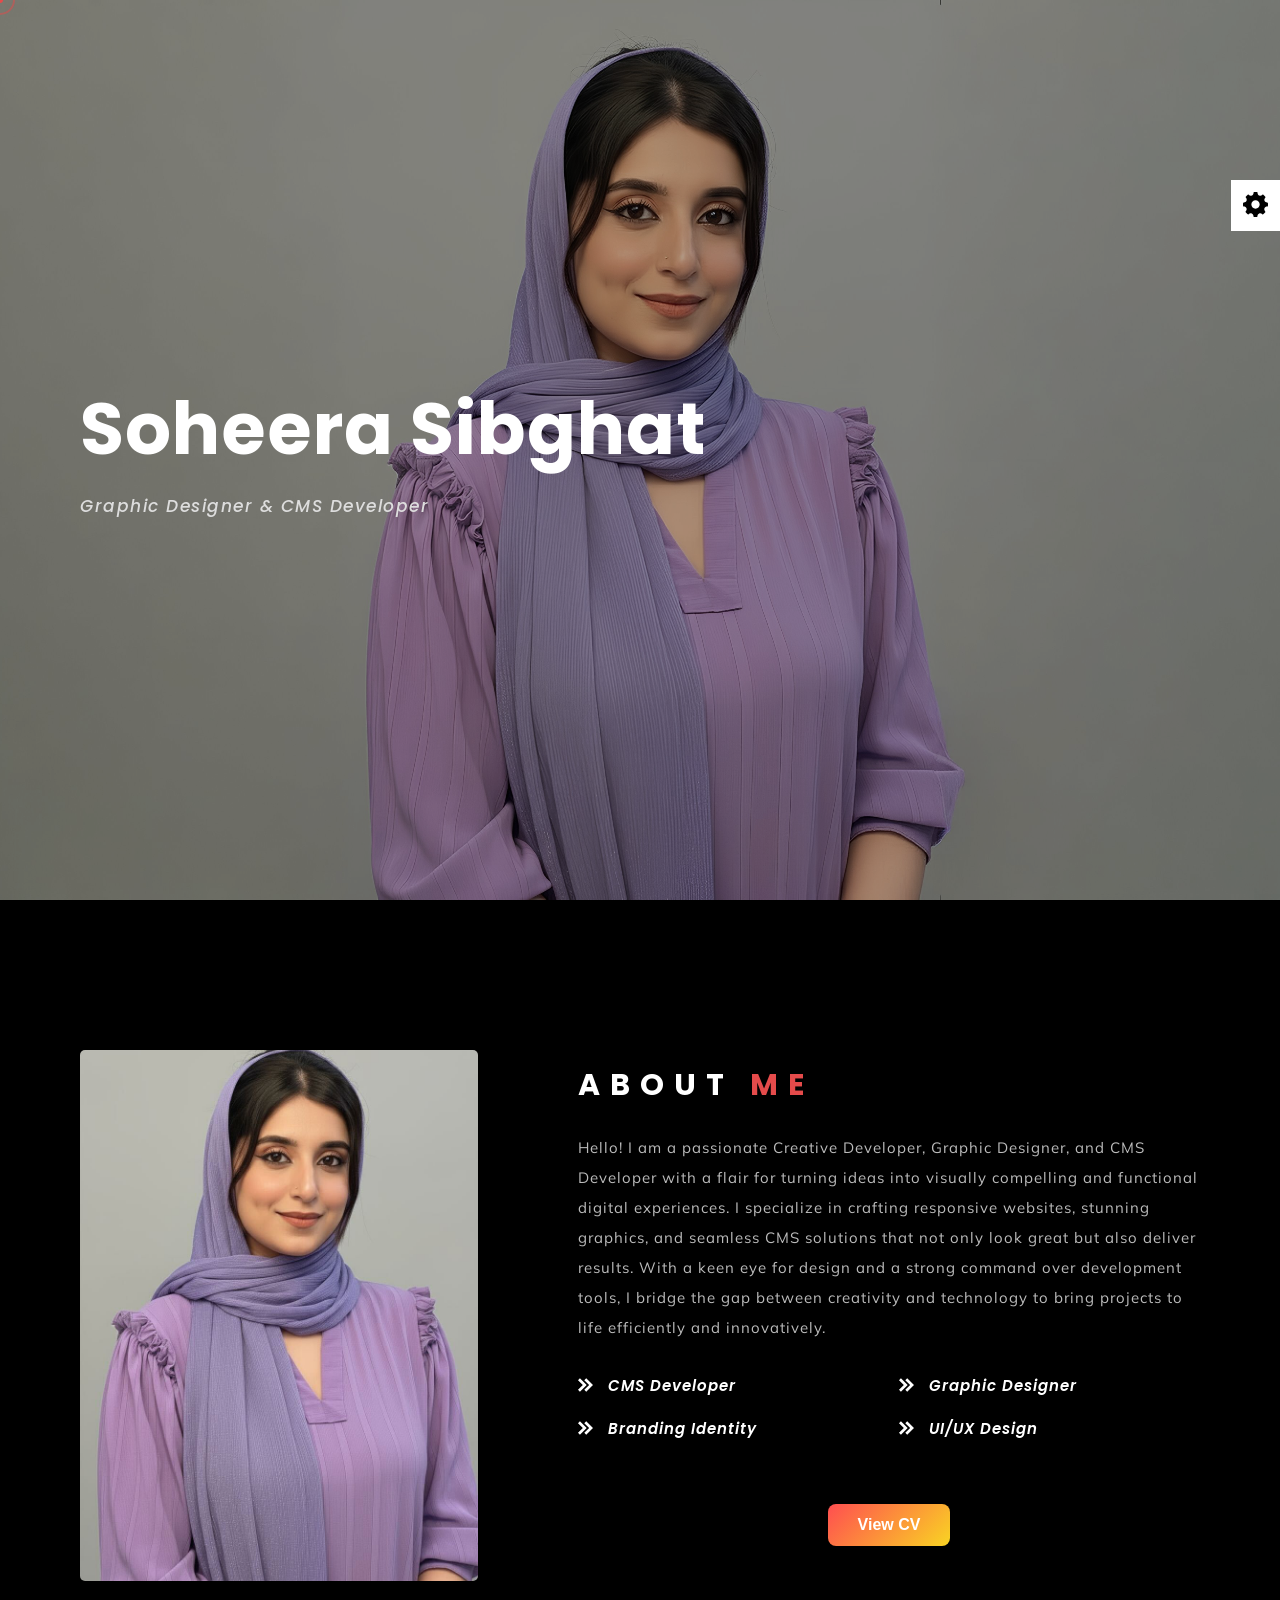
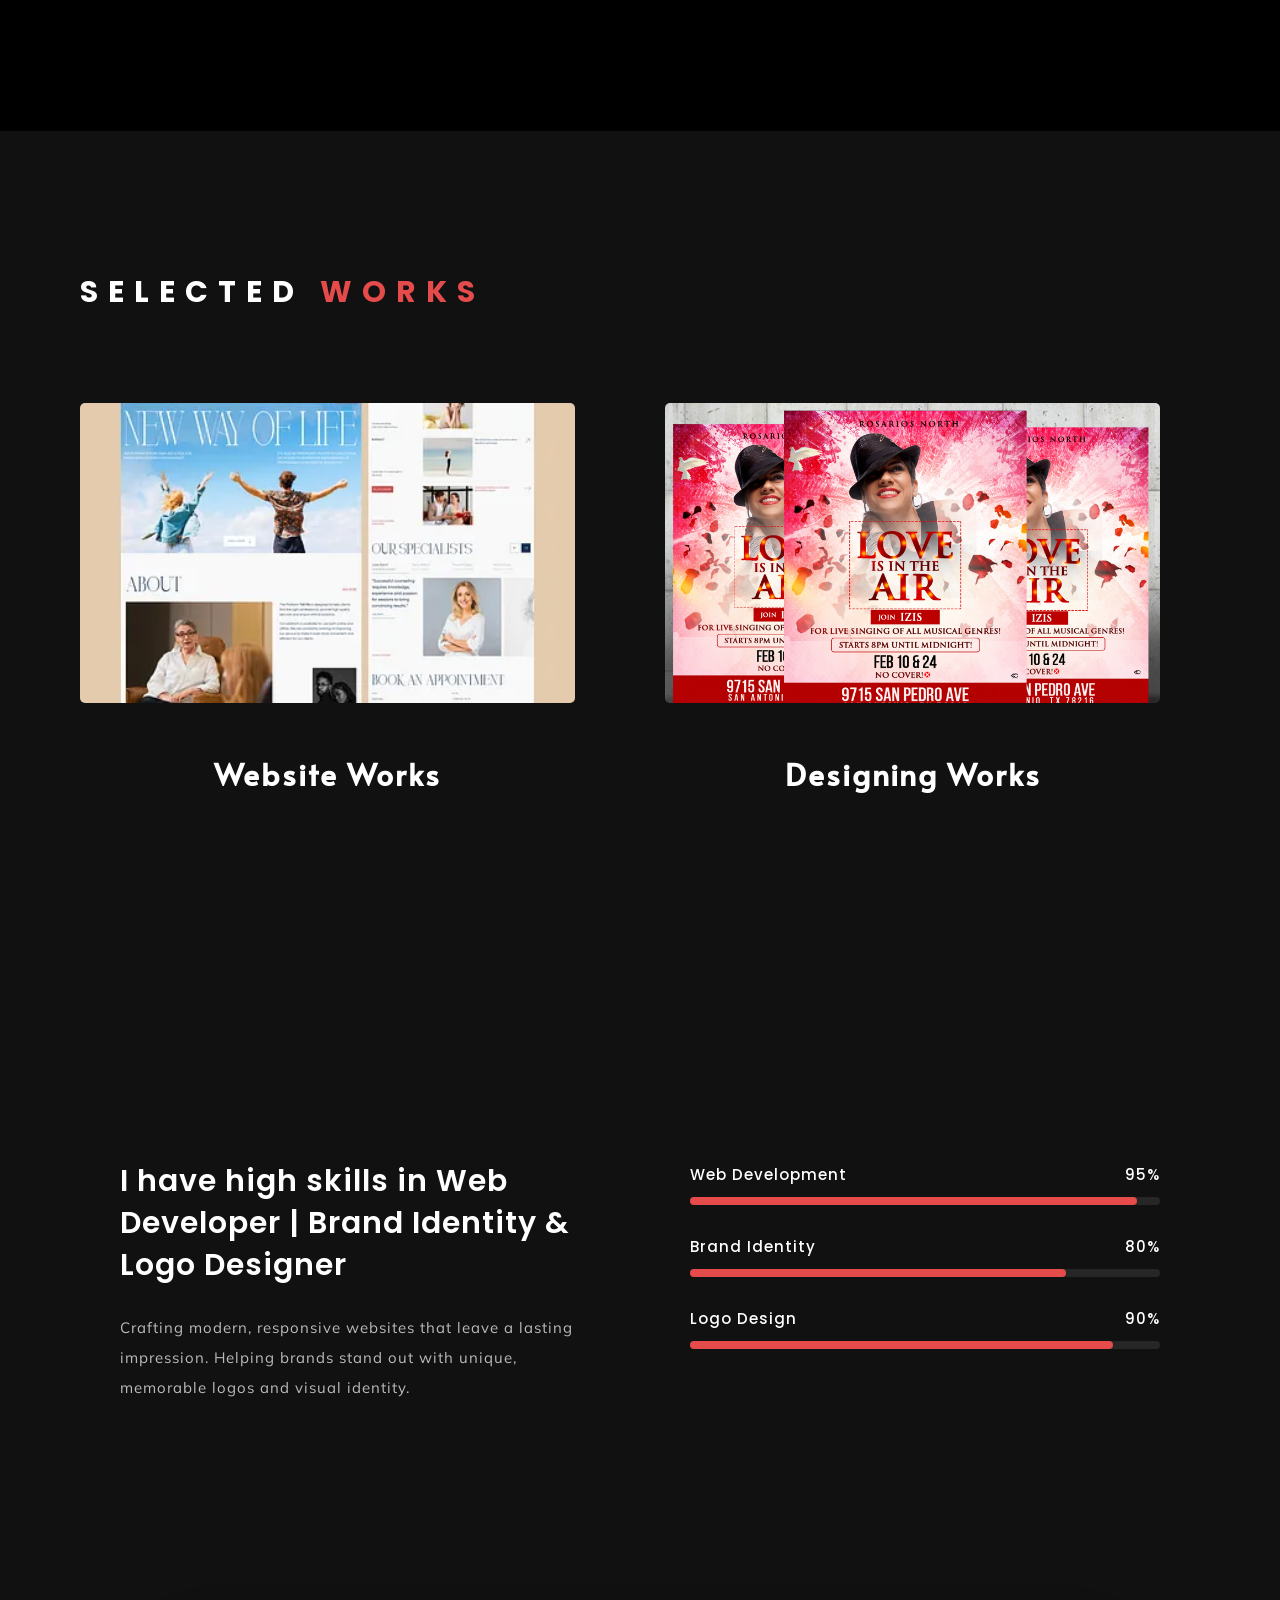
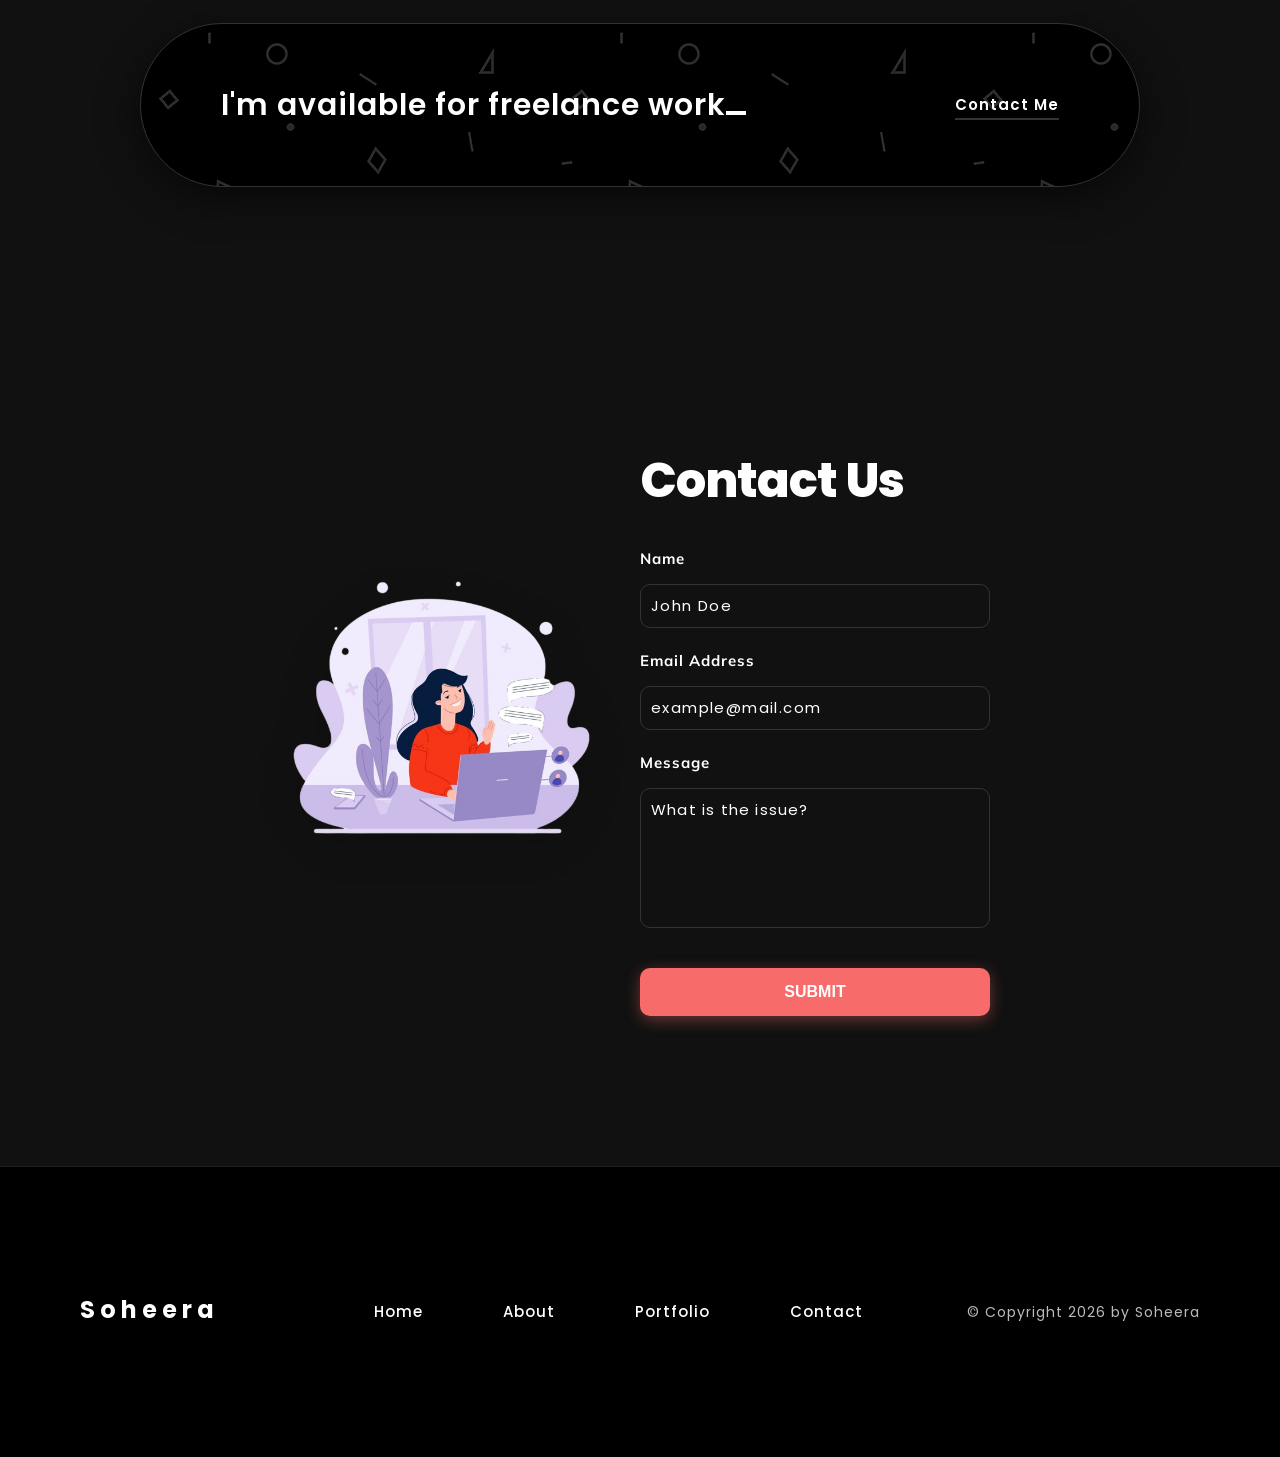
==== commit c6dbe462: "Redesigned contact section, adjusted navbar height, and fixed contact link scrolling" ====
--- a/index.html
+++ b/index.html
@@ -113,19 +113,7 @@
 			<div class="container">
 				<div class="topbar_inner">
 					<div class="logo" style="display: flex; flex-direction: column; justify-content: flex-start; align-items: flex-start;">
-						<h3 style="margin: 0; line-height: 1;">Soheera</h3>
-						<div style="display: flex; align-items: center; gap: 5px; margin-top: 5px;">
-							<img src="img/new-images/upwork-logo.png" alt="Upwork"
-								style="width: 25px; height: 25px; border-radius: 50%;">
-							<img src="img/new-images/top-rated.png" alt="Top Rated" style="height: 25px;">
-							<div style="display: flex; gap: 2px; color: #ffc107;">
-								<i class="fas fa-star" style="font-size: 12px;"></i>
-								<i class="fas fa-star" style="font-size: 12px;"></i>
-								<i class="fas fa-star" style="font-size: 12px;"></i>
-								<i class="fas fa-star" style="font-size: 12px;"></i>
-								<i class="fas fa-star" style="font-size: 12px;"></i>
-							</div>
-						</div>
+						<h3 style="margin: 0; line-height: 1; font-size: 33px;">Soheera</h3>
 					</div>
 					<div class="menu">
 						<ul class="anchor_nav">
@@ -134,11 +122,19 @@
 							<li><a href="#portfolio">Portfolio</a></li>
 							<!-- <li><a href="#news">News</a></li> -->
 							<li><a href="#contact">Contact</a></li>
-							<li style="display: flex; align-items: center; justify-content: center;"><a
-									href="https://www.upwork.com/freelancers/shopify0wordpress0wix0webflow" target="_blank"
-									style="padding: 0; margin-left: 15px;"><img src="img/new-images/upwork-logo.png"
+							<li style="display: flex; align-items: center; justify-content: center; gap: 8px; margin-left: 8vw;">
+								<a href="https://www.upwork.com/freelancers/shopify0wordpress0wix0webflow" target="_blank"
+									style="padding: 0;"><img src="img/new-images/upwork-logo.png"
 										alt="Upwork"
-										style="width: 32px; height: 32px; border-radius: 50%; vertical-align: middle;" /></a>
+										style="width: 40px; height: 40px; border-radius: 50%; vertical-align: middle;" /></a>
+								<img src="img/new-images/top-rated.png" alt="Top Rated" style=" margin-top: 5px; height: 18px;">
+								<div style="display: flex; gap: 2px; color: #ffc107;">
+									<i class="fas fa-star" style="font-size: 11px;"></i>
+									<i class="fas fa-star" style="font-size: 11px;"></i>
+									<i class="fas fa-star" style="font-size: 11px;"></i>
+									<i class="fas fa-star" style="font-size: 11px;"></i>
+									<i class="fas fa-star" style="font-size: 11px;"></i>
+								</div>
 							</li>
 						</ul>
 					</div>
@@ -154,18 +150,6 @@
 					<div class="topbar_in">
 						<div class="logo" style="display: flex; flex-direction: column; justify-content: flex-start; align-items: flex-start;">
 							<h3 style="margin: 0; line-height: 1;">Soheera</h3>
-							<div style="display: flex; align-items: center; gap: 5px; margin-top: 5px;">
-								<img src="img/new-images/upwork-logo.png" alt="Upwork"
-									style="width: 20px; height: 20px; border-radius: 50%;">
-								<img src="img/new-images/top-rated.png" alt="Top Rated" style="height: 20px;">
-								<div style="display: flex; gap: 2px; color: #ffc107;">
-									<i class="fas fa-star" style="font-size: 10px;"></i>
-									<i class="fas fa-star" style="font-size: 10px;"></i>
-									<i class="fas fa-star" style="font-size: 10px;"></i>
-									<i class="fas fa-star" style="font-size: 10px;"></i>
-									<i class="fas fa-star" style="font-size: 10px;"></i>
-								</div>
-							</div>
 						</div>
 						<div class="my_trigger">
 							<div class="hamburger hamburger--collapse-r">
@@ -186,10 +170,20 @@
 							<li><a href="#portfolio">Portfolio</a></li>
 							<!-- <li><a href="#news">News</a></li> -->
 							<li><a href="#contact">Contact</a></li>
-							<li style="display: flex; align-items: center;"><a href="https://www.upwork.com/freelancers/shopify0wordpress0wix0webflow"
-									target="_blank" style="padding: 0; margin-top: 5px;"><img
+							<li style="display: flex; align-items: center; gap: 6px; margin-top: 10px;">
+								<a href="https://www.upwork.com/freelancers/shopify0wordpress0wix0webflow"
+									target="_blank" style="padding: 0;"><img
 										src="img/new-images/upwork-logo.png" alt="Upwork"
-										style="width: 32px; height: 32px; border-radius: 50%; vertical-align: middle;" /></a>
+										style="width: 35px; height: 35px; border-radius: 50%; vertical-align: middle;" /></a>
+								<img src="img/new-images/top-rated.png" alt="Top Rated" style="  height: 15px;">
+								<span style="color: #61c4f4; font-family: 'Poppins', sans-serif; font-weight: 600; font-size: 11px; letter-spacing: 1px;">TOP RATED</span>
+								<div style="display: flex;  gap: 2px; color: #ffc107;">
+									<i class="fas fa-star" style="font-size: 9px;"></i>
+									<i class="fas fa-star" style="font-size: 9px;"></i>
+									<i class="fas fa-star" style="font-size: 9px;"></i>
+									<i class="fas fa-star" style="font-size: 9px;"></i>
+									<i class="fas fa-star" style="font-size: 9px;"></i>
+								</div>
 							</li>
 						</ul>
 					</div>
@@ -297,44 +291,36 @@
 						<div id="portfolio-categories">
 							<ul class="gallery_zoom my_waypoint">
 								<!-- Category 1: Website -->
-								<a href="javascript:void(0);" onclick="showPortfolioCategory('websites')"
-									style="width: 100%;">
-									<li class="wow fadeInLeft" data-wow-duration="1.5s"
-										style="width: 48%; float: left; margin-right: 4%;">
-										<div class="about-card" style="cursor: pointer;">
-											<div class="image">
-												<img src="/images/wordpress-images/card.webp" alt="Website Works" />
-												<div class="main" style="height: 300px;"
-													data-img-url="/images/wordpress-images/card.webp"></div>
-											</div>
-											<div class="overlay"></div>
-											<div class="card-heading" style="margin-top: 15px;">
-												<h3>Website Works</h3>
-											</div>
-											<div class="details"></div>
-										</div>
-									</li>
-								</a>
+								<li class="wow fadeInLeft portfolio-category-item" data-wow-duration="1.5s" onclick="showPortfolioCategory('websites')" style="cursor: pointer;">
+									<div class="about-card">
+										<div class="image">
+											<img src="/images/wordpress-images/card.webp" alt="Website Works" />
+											<div class="main" style="height: 300px;"
+												data-img-url="/images/wordpress-images/card.webp"></div>
+										</div>
+										<div class="overlay"></div>
+										<div class="card-heading" style="margin-top: 15px;">
+											<h3>Website Works</h3>
+										</div>
+										<div class="details"></div>
+									</div>
+								</li>
 
 								<!-- Category 2: Designing Work -->
-								<a href="javascript:void(0);" onclick="showPortfolioCategory('designing')"
-									style="width: 100%;">
-									<li class="wow fadeInLeft" data-wow-duration="1.5s" data-wow-delay=".2s"
-										style="width: 48%; float: left;">
-										<div class="about-card" style="cursor: pointer;">
-											<div class="image">
-												<img src="./images/poster/img3.jpg" alt="Designing Works" />
-												<div class="main" style="height: 300px;"
-													data-img-url="./images/poster/img3.jpg"></div>
-											</div>
-											<div class="overlay"></div>
-											<div class="card-heading" style="margin-top: 15px;">
-												<h3>Designing Works</h3>
-											</div>
-											<div class="details"></div>
-										</div>
-									</li>
-								</a>
+								<li class="wow fadeInLeft portfolio-category-item" data-wow-duration="1.5s" data-wow-delay=".2s" onclick="showPortfolioCategory('designing')" style="cursor: pointer;">
+									<div class="about-card">
+										<div class="image">
+											<img src="./images/poster/img3.jpg" alt="Designing Works" />
+											<div class="main" style="height: 300px;"
+												data-img-url="./images/poster/img3.jpg"></div>
+										</div>
+										<div class="overlay"></div>
+										<div class="card-heading" style="margin-top: 15px;">
+											<h3>Designing Works</h3>
+										</div>
+										<div class="details"></div>
+									</div>
+								</li>
 								<div style="clear: both;"></div>
 							</ul>
 						</div>
@@ -816,95 +802,58 @@
 					<!-- CONTACT -->
 					<div class="grax_tm_contact" id="contact">
 						<div class="container">
-							<div class="grax_tm_title_holder">
-								<h3>Contact <span>Us</span></h3>
-							</div>
-							<div class="contact_inner">
-								<div class="left wow fadeInLeft" data-wow-duration="1s">
-									<div class="text">
-										<p>Feel free to reach out by filling out the form below. I’m always happy to
-											discuss new
-											projects, ideas, or collaborations.</p>
-									</div>
-									<div class="info_list">
-										<ul>
-											<!-- <li>
-									<div class="list_inner">
-										<img class="svg" src="img/svg/location.svg" alt="" />
-										<p><span class="first">Address:</span><span class="second">Brook 103, New York,
-												USA</span></p>
-									</div>
-								</li> -->
-											<li>
-												<!-- <div class="list_inner">
-										<img class="svg" src="img/svg/email.svg" alt="" />
-										<p><span class="first">Email:</span><span class="second"><a
-													href="#">example@gmail.com</a></span></p>
-									</div> -->
-											</li>
-											<!-- <li>
-									<div class="list_inner">
-										<img class="svg" src="img/svg/phone.svg" alt="" />
-										<p><span class="first">Phone:</span><span class="second"><a href="#">+77 033 442
-													55 57</a></span></p>
-									</div>
-								</li> -->
-											<!-- <li>
-									<div class="list_inner">
-										<img class="svg" src="img/svg/social/dribbble.svg" alt="" />
-										<p><span class="first">Website:</span><span class="second"><a
-													href="#">www.myaddress.com</a></span></p>
-									</div>
-								</li> -->
-											<!-- <li>
-									<div class="list_inner">
-										<img class="svg" src="img/svg/social/twitter.svg" alt="" />
-										<p><span class="first">Twitter:</span><span class="second"><a
-													href="#">@twitternickname</a></span></p>
-									</div>
-								</li>
-								<li>
-									<div class="list_inner">
-										<img class="svg" src="img/svg/social/facebook.svg" alt="" />
-										<p><span class="first">Facebook:</span><span class="second"><a
-													href="#">@facebooknickname</a></span></p>
-									</div>
-								</li> -->
-										</ul>
-									</div>
-								</div>
-								<div class="right wow fadeInLeft" data-wow-duration="1s" data-wow-delay=".2s">
-									<div class="fields">
-										<form action="/" method="post" class="contact_form" id="contact_form">
-											<div class="returnmessage"
-												data-success="Your message has been received, We will contact you soon.">
-											</div>
-											<div class="empty_notice"><span>Please Fill Required Fields</span></div>
-											<div class="first">
-												<ul>
-													<li>
-														<input id="name" type="text" placeholder="Name" name="from_name"
-															required>
-													</li>
-													<li>
-														<input id="email" type="text" placeholder="Email"
-															name="from-email" required>
-													</li>
-												</ul>
-											</div>
-											<div class="last">
-												<textarea id="message" placeholder="Message" name="message"
-													required></textarea>
-											</div>
-											<div class="grax_tm_button">
-												<a id="send_message" href="#">Send Message</a>
-											</div>
-
-											<!-- If you want to change mail address to yours, please open modal.php and go to line 4 -->
-
-										</form>
-									</div>
-								</div>
+							<div class="contact_inner" style="display: flex; flex-wrap: wrap; align-items: center; justify-content: center; gap: 50px; padding: 40px 0;">
+								
+								<!-- Left Column: Animated Image -->
+								<div class="left wow fadeInLeft" data-wow-duration="1s" style="flex: 1; min-width: 300px; display: flex; justify-content: center;">
+									<img src="img/new-images/contact-img.png" alt="Contact Us" class="contact-animated-img" style="max-width: 100%; height: auto; border-radius: 20px;">
+								</div>
+
+								<!-- Right Column: Text and Form -->
+								<div class="right wow fadeInRight" data-wow-duration="1s" style="flex: 1.2; min-width: 300px;">
+									<div class="contact_content_wrapper">
+										<!-- New Heading Structure -->
+										<div class="contact_text_top" style="margin-bottom: 30px;">
+											<h1 style="font-size: 48px; color: white; margin-bottom: 20px; font-weight: 800; letter-spacing: -1px;">Contact Us</h1>
+										</div>
+
+										<!-- Form with Labels -->
+										<div class="fields">
+											<form action="/" method="post" class="contact_form" id="contact_form">
+												<div class="returnmessage" data-success="Your message has been received, We will contact you soon."></div>
+													
+												<div class="input_list_new" style="display: flex; flex-direction: column; gap: 18px;">
+													<div class="input_group">
+														<label for="name" style="color: white; font-weight: 700; display: block; margin-bottom: 10px; font-size: 15px;">Name</label>
+														<input id="name" type="text" placeholder="John Doe" name="from_name" required 
+															style="width: 100%; background-color: transparent; border: 1px solid #333; color: white; border-radius: 10px; padding: 15px 20px; font-family: 'Poppins', sans-serif; outline: none; font-size: 15px;">
+													</div>
+
+													<div class="input_group">
+														<label for="email" style="color: white; font-weight: 700; display: block; margin-bottom: 10px; font-size: 15px;">Email Address</label>
+														<input id="email" type="email" placeholder="example@mail.com" name="from_email" required 
+															style="width: 100%; background-color: transparent; border: 1px solid #333; color: white; border-radius: 10px; padding: 15px 20px; font-family: 'Poppins', sans-serif; outline: none; font-size: 15px;">
+													</div>
+
+													<div class="input_group">
+														<label for="message" style="color: white; font-weight: 700; display: block; margin-bottom: 10px; font-size: 15px;">Message</label>
+														<textarea id="message" placeholder="What is the issue?" name="message" required 
+															style="width: 100%; background-color: transparent; border: 1px solid #333; color: white; border-radius: 10px; padding: 15px 20px; height: 140px; font-family: 'Poppins', sans-serif; outline: none; resize: none; font-size: 15px;"></textarea>
+													</div>
+												</div>
+
+												<!-- Button Row -->
+												<div class="button_row" style="display: flex; gap: 15px; margin-top: 30px; flex-wrap: wrap;">
+													<button id="send_message" type="submit" 
+														style="background-color: #f76b6a; color: white; padding: 15px 45px; border: none; border-radius: 10px; font-weight: 700; font-size: 16px; cursor: pointer; transition: all 0.3s ease; flex: 1; min-width: 170px; text-transform: uppercase; box-shadow: 0 4px 15px rgba(247, 107, 106, 0.4);">
+														Submit
+													</button>
+												</div>
+											</form>
+										</div>
+									</div>
+								</div>
+
 							</div>
 						</div>
 					</div>
--- a/css/darkMode.css
+++ b/css/darkMode.css
@@ -80,16 +80,6 @@
 body.dark .grax_tm_modalbox_news .description p{
 	color: #767676;
 }
-body.dark .grax_tm_contact .fields ul li input{
-	border: 1px solid rgba(255,255,255,.2);
-	background-color: transparent;
-	color: #fff;
-}
-body.dark .grax_tm_contact .fields .last textarea{
-	border: 1px solid rgba(255,255,255,.2);
-	background-color: transparent;
-	color: #fff;
-}
 body.dark .grax_tm_contact .info_list ul li span{
 	color: #fff;
 }
--- a/css/style.css
+++ b/css/style.css
@@ -400,7 +400,7 @@
 	float: left;
 	clear: both;
 	background-color: #a596967a;
-	padding: 20px 0px;
+	padding: 30px 0px;
 	border-bottom: 1px solid rgba(0, 0, 0, .2);
 }
 
@@ -1859,208 +1859,229 @@
 /*	09) GRAX CONTACT
 /*---------------------------------------------------*/
 
+/* --- Heavy Redesign Styles --- */
+:root {
+	--contact-card-bg: rgba(0, 0, 0, 0.03);
+	--contact-card-border: rgba(0, 0, 0, 0.1);
+	--contact-input-bg: rgba(0, 0, 0, 0.05);
+	--contact-input-border: rgba(0, 0, 0, 0.1);
+	--contact-text: #333;
+	--contact-placeholder: #888;
+}
+
+body.dark {
+	--contact-card-bg: rgba(255, 255, 255, 0.05);
+	--contact-card-border: rgba(255, 255, 255, 0.1);
+	--contact-input-bg: rgba(255, 255, 255, 0.08);
+	--contact-input-border: rgba(255, 255, 255, 0.12);
+	--contact-text: #fff;
+	--contact-placeholder: #ccc;
+}
+
 .grax_tm_contact {
 	width: 100%;
 	height: auto;
 	clear: both;
 	float: left;
 	position: relative;
+	overflow: visible;
 	margin-bottom: 110px;
 	padding-top: 140px;
 }
 
+/* Background Glow Orbs */
+.grax_tm_contact::before,
+.grax_tm_contact::after {
+	content: '';
+	position: absolute;
+	width: 400px;
+	height: 400px;
+	border-radius: 50%;
+	filter: blur(100px);
+	z-index: -1;
+	opacity: 0.1;
+	pointer-events: none;
+}
+
+.grax_tm_contact::before {
+	top: 0;
+	left: -100px;
+	background: #e54b4b;
+	animation: floatOrb 12s infinite alternate;
+}
+
+.grax_tm_contact::after {
+	bottom: 0;
+	right: -100px;
+	background: #3A00FF;
+	animation: floatOrb 15s infinite alternate-reverse;
+}
+
+@keyframes floatOrb {
+	from { transform: translate(0, 0) scale(1); }
+	to { transform: translate(50px, 80px) scale(1.1); }
+}
+
 .grax_tm_contact .contact_inner {
 	width: 100%;
-	height: auto;
-	clear: both;
+	max-width: 700px;
+	margin: 0 auto;
+	padding: 20px 20px 40px 20px;
+	display: block;
+}
+
+.grax_tm_contact .grax_tm_title_holder {
+	margin-bottom: 50px;
+}
+
+/* Glassmorphic Card */
+.contact_card {
+	background: var(--contact-card-bg);
+	backdrop-filter: blur(20px);
+	-webkit-backdrop-filter: blur(20px);
+	border: 1px solid var(--contact-card-border);
+	border-radius: 30px;
+	padding: 40px;
+	box-shadow: 0 40px 100px -20px rgba(0, 0, 0, 0.2);
+	position: relative;
+	z-index: 5;
+	transition: all 0.5s cubic-bezier(0.4, 0, 0.2, 1);
 	display: flex;
-	padding-top: 77px;
+	flex-direction: column;
+}
+
+body.dark .contact_card {
+	box-shadow: 0 40px 100px -20px rgba(0, 0, 0, 0.7);
+}
+
+.contact_card:hover {
+	border-color: rgba(229, 75, 75, 0.3);
+	transform: translateY(-10px);
 }
 
 .grax_tm_contact .left {
-	width: 50%;
-}
-
-.grax_tm_contact .left .text {
-	width: 100%;
-	float: left;
-	margin-bottom: 40px;
-}
-
-.grax_tm_contact .info_list {
-	width: 100%;
-	height: auto;
-	clear: both;
-	float: left;
-}
-
-.grax_tm_contact .info_list ul {
-	margin: 0px;
-	list-style-type: none;
-}
-
-.grax_tm_contact .info_list li {
-	margin: 0px 0px 18px 0px;
-	float: left;
-	width: 100%;
-	position: relative;
-}
-
-.grax_tm_contact .info_list ul li .list_inner {
-	width: 100%;
-	height: auto;
-	clear: both;
-	float: left;
-	position: relative;
-	padding-left: 27px;
-}
-
-.grax_tm_contact .info_list ul li span.first {
-	min-width: 100px;
-	display: inline-block;
-}
-
-.grax_tm_contact .info_list ul li span.second {
-	font-weight: 400 !important;
-	color: inherit !important;
-}
-
-.grax_tm_contact .info_list ul li span {
-	font-family: "Poppins";
-	font-weight: 600;
-	color: #000;
-}
-
-.grax_tm_contact .info_list ul li a {
+	width: 100%;
+	text-align: center;
+	margin-bottom: 50px;
+	float: none;
+}
+
+.grax_tm_contact .left .text p {
+	font-size: 18px;
+	line-height: 1.8;
+	color: var(--contact-text);
+	opacity: 0.8;
+}
+
+.grax_tm_contact .right {
+	width: 100%;
+	float: none;
+}
+
+.grax_tm_contact .fields ul {
+	margin: 0;
+	padding: 0;
+	list-style: none;
+}
+
+/* Force Vertical Stacking & Full Width */
+.grax_tm_contact .fields .input_list {
+	width: 100%;
+	display: flex;
+	flex-direction: column;
+	gap: 20px;
+	margin-bottom: 30px;
+}
+
+.grax_tm_contact .fields .input_list input,
+.grax_tm_contact .fields .input_list textarea {
+	width: 100% !important;
+	display: block !important;
+	box-sizing: border-box !important;
+}
+
+/* Enhanced Inputs */
+.grax_tm_contact .fields .input_list input,
+.grax_tm_contact .fields .input_list textarea {
+	width: 100%;
+	background: var(--contact-input-bg);
+	border: 1px solid var(--contact-input-border);
+	border-radius: 15px;
+	padding: 20px 25px;
+	color: var(--contact-text);
+	font-size: 16px;
+	transition: all 0.3s ease;
+}
+
+.grax_tm_contact .fields .input_list input::placeholder,
+.grax_tm_contact .fields .input_list textarea::placeholder {
+	color: var(--contact-placeholder);
+}
+
+.grax_tm_contact .fields .input_list input:focus,
+.grax_tm_contact .fields .input_list textarea:focus {
+	background: var(--contact-card-bg);
+	border-color: #e54b4b;
+	box-shadow: 0 0 25px rgba(229, 75, 75, 0.15);
+	outline: none;
+}
+
+.grax_tm_contact .fields .input_list textarea {
+	height: 150px;
+}
+
+.grax_tm_contact .empty_notice,
+.grax_tm_contact .returnmessage {
+	text-align: center;
+	margin-bottom: 20px;
+	display: none;
+}
+
+/* Premium Button */
+.grax_tm_contact .grax_tm_button {
+	width: 100%;
+}
+
+.grax_tm_contact .grax_tm_button a {
+	display: flex;
+	align-items: center;
+	justify-content: center;
+	width: 100%;
+	background: linear-gradient(135deg, #e54b4b, #ff7b7b);
+	color: #fff !important;
+	text-transform: uppercase;
+	font-weight: 800;
+	font-size: 16px;
+	letter-spacing: 3px;
+	padding: 22px;
+	border-radius: 15px;
+	box-shadow: 0 15px 35px rgba(229, 75, 75, 0.4);
+	transition: all 0.4s ease;
+	position: relative;
+	overflow: hidden;
 	text-decoration: none;
-	color: inherit !important;
-	transition: all .3s ease;
-	display: inline-block;
-	position: relative;
-}
-
-.grax_tm_contact .info_list ul li a:hover {
-	color: #000;
-}
-
-.grax_tm_contact .info_list ul li a:after {
+}
+
+.grax_tm_contact .grax_tm_button a::after {
 	content: '';
-	width: 0;
-	height: 1px;
-	position: absolute;
-	left: auto;
-	right: 0;
-	bottom: 0;
-	transition: width .6s cubic-bezier(.25, .8, .25, 1) 0s;
-	background: currentColor;
-}
-
-.grax_tm_contact .info_list ul li a:hover:after {
-	width: 100%;
-	left: 0;
-	right: auto;
-}
-
-.grax_tm_contact .info_list ul li a:hover {
-	color: #000 !important;
-}
-
-.grax_tm_contact .info_list ul li .svg {
-	width: 15px;
-	height: 15px;
-	position: absolute;
-	left: 0px;
-	top: 50%;
-	transform: translateY(-50%);
-	color: #000;
-	margin-top: -1px;
-}
-
-.grax_tm_contact .right {
-	width: 50%;
-	padding-left: 50px;
-}
-
-.grax_tm_contact .fields {
-	width: 100%;
-	height: auto;
-	clear: both;
-	float: left;
-}
-
-.grax_tm_contact .fields .first {
-	width: 100%;
-	margin: 0px 0px 30px 0px;
-	float: left;
-}
-
-.grax_tm_contact .fields ul {
-	margin: 0px;
-	padding: 0px;
-	list-style-type: none;
-}
-
-.grax_tm_contact .fields ul li {
-	width: 100%;
-	margin: 0px 0px 30px 0px;
-	float: left;
-}
-
-.grax_tm_contact .fields ul li input {
-	width: 100%;
-	border: 1px solid rgba(0, 0, 0, .2);
-	background-color: #fff;
-	border-radius: 5px;
-	padding: 12px 20px;
-	box-sizing: border-box;
-}
-
-.grax_tm_contact .fields ul li input:focus {
-	outline: none;
-	border: 1px solid rgba(0, 0, 0, .5);
-}
-
-.grax_tm_contact .fields .last textarea {
-	width: 100%;
-	border: 1px solid rgba(0, 0, 0, .2);
-	height: 120px;
-	resize: none;
-	margin-bottom: 20px;
-	background-color: #fff;
-	border-radius: 5px;
-	padding: 12px 20px;
-	box-sizing: border-box;
-}
-
-.grax_tm_contact .fields .last textarea:focus {
-	outline: none;
-	border: 1px solid rgba(0, 0, 0, .5);
-}
-
-.grax_tm_contact .empty_notice {
-	color: #F52225;
-	margin-bottom: 7px;
-	display: none;
-	text-align: left;
-	font-weight: 500;
-}
-
-.grax_tm_contact .contact_error {
-	color: #F52225;
-	text-align: left;
-	font-weight: 500;
-}
-
-.grax_tm_contact .returnmessage {
-	color: #3A00FF;
-	margin-bottom: 7px;
-	text-align: left;
-	font-weight: 500;
-}
-
-.grax_tm_contact .grax_tm_button a {
-	display: block;
-	text-align: center;
+	position: absolute;
+	top: -50%;
+	left: -60%;
+	width: 20%;
+	height: 200%;
+	background: rgba(255, 255, 255, 0.2);
+	transform: rotate(30deg);
+	transition: all 0.6s ease;
+}
+
+.grax_tm_contact .grax_tm_button a:hover::after {
+	left: 120%;
+}
+
+.grax_tm_contact .grax_tm_button a:hover {
+	transform: translateY(-3px) scale(1.01);
+	box-shadow: 0 20px 45px rgba(229, 75, 75, 0.6);
+	background: linear-gradient(135deg, #ff7b7b, #e54b4b);
 }
 
 /*---------------------------------------------------*/
@@ -2157,7 +2178,19 @@
 
 	.custom_footer .f_nav ul {
 		flex-direction: column;
+		align-items: center;
+		width: 100%;
 		gap: 15px;
+	}
+	
+	.custom_footer .f_nav ul li {
+		width: 100%;
+		text-align: center;
+	}
+
+	.custom_footer .f_nav ul li a {
+		white-space: nowrap;
+		display: inline-block;
 	}
 }
 
@@ -3393,4 +3426,117 @@
 	transform: translateY(-4px);
 	background: var(--accent);
 	box-shadow: 0 8px 24px rgba(37, 99, 235, 0.35);
+}
+
+/* RESPONSIVE PORTFOLIO ITEMS */
+#portfolio-categories ul {
+    display: flex;
+    justify-content: space-between;
+    gap: 40px;
+}
+.portfolio-category-item {
+    width: 100%;
+    flex: 1;
+    float: none !important;
+    margin-right: 0 !important;
+}
+
+/* COMPREHENSIVE RESPONSIVE FIXES */
+@media (max-width: 1040px) {
+    .grax_tm_topbar { 
+        display: none !important; 
+    }
+    .grax_tm_mobile_menu { 
+        display: block !important; 
+    }
+}
+
+@media (max-width: 768px) {
+    html, body {
+        overflow-x: hidden;
+        width: 100%;
+    }
+    .grax_tm_all_wrap {
+        overflow-x: hidden;
+        width: 100%;
+    }
+    .grax_tm_topbar { 
+        display: none !important; 
+    }
+    .logo h3 { 
+        font-size: 24px !important; 
+        letter-spacing: 2px !important; 
+    }
+    .hero-card { 
+        flex-direction: column; 
+    }
+    .about-card .card-heading h3 { 
+        font-size: 20px; 
+    }
+    .grax_tm_hero .name { 
+        font-size: 40px !important; 
+    }
+    .grax_tm_hero .job { 
+        font-size: 15px !important; 
+        line-height: 1.5;
+    }
+    .grax_tm_mobile_menu .topbar_inner {
+        padding: 25px 0px;
+    }
+}
+
+@media (max-width: 576px) {
+    #portfolio-categories ul {
+        flex-direction: column;
+        gap: 30px;
+    }
+    /* Stack portfolio category blocks vertically on very small screens */
+    .portfolio-category-item {
+        width: 100% !important;
+        margin-bottom: 0px;
+    }
+    .grax_tm_hero .name { 
+        font-size: 32px !important; 
+    }
+    .grax_tm_hero .job { 
+        font-size: 13px !important; 
+        margin-bottom: 20px !important;
+    }
+    .logo h3 { 
+        font-size: 20px !important; 
+        letter-spacing: 1px !important; 
+    }
+}
+
+/* Dark Theme Adjustments for Mobile Menu */
+body.dark .grax_tm_mobile_menu .dropdown { 
+    background-color: #111; 
+    border-color: #333; 
+}
+body.dark .grax_tm_mobile_menu .dropdown .dropdown_inner ul li a { 
+    color: #fff; 
+}
+body.dark .grax_tm_mobile_menu .topbar_inner { 
+    background-color: #000; 
+    border-bottom: 1px solid #333; 
+}
+body.dark .my_trigger .hamburger .hamburger-inner::before, 
+body.dark .my_trigger .hamburger .hamburger-inner::after, 
+body.dark .my_trigger .hamburger .hamburger-inner {
+    background-color: #fff;
+}
+body.dark .grax_tm_mobile_menu .logo h3 {
+    color: #fff;
+}
+
+/* Contact Image Animation */
+@keyframes contactFloat {
+    0% { transform: translateY(0px); }
+    50% { transform: translateY(-15px); }
+    100% { transform: translateY(0px); }
+}
+
+.contact-animated-img {
+    animation: contactFloat 4s ease-in-out infinite;
+    filter: drop-shadow(0 10px 20px rgba(0,0,0,0.15));
 }
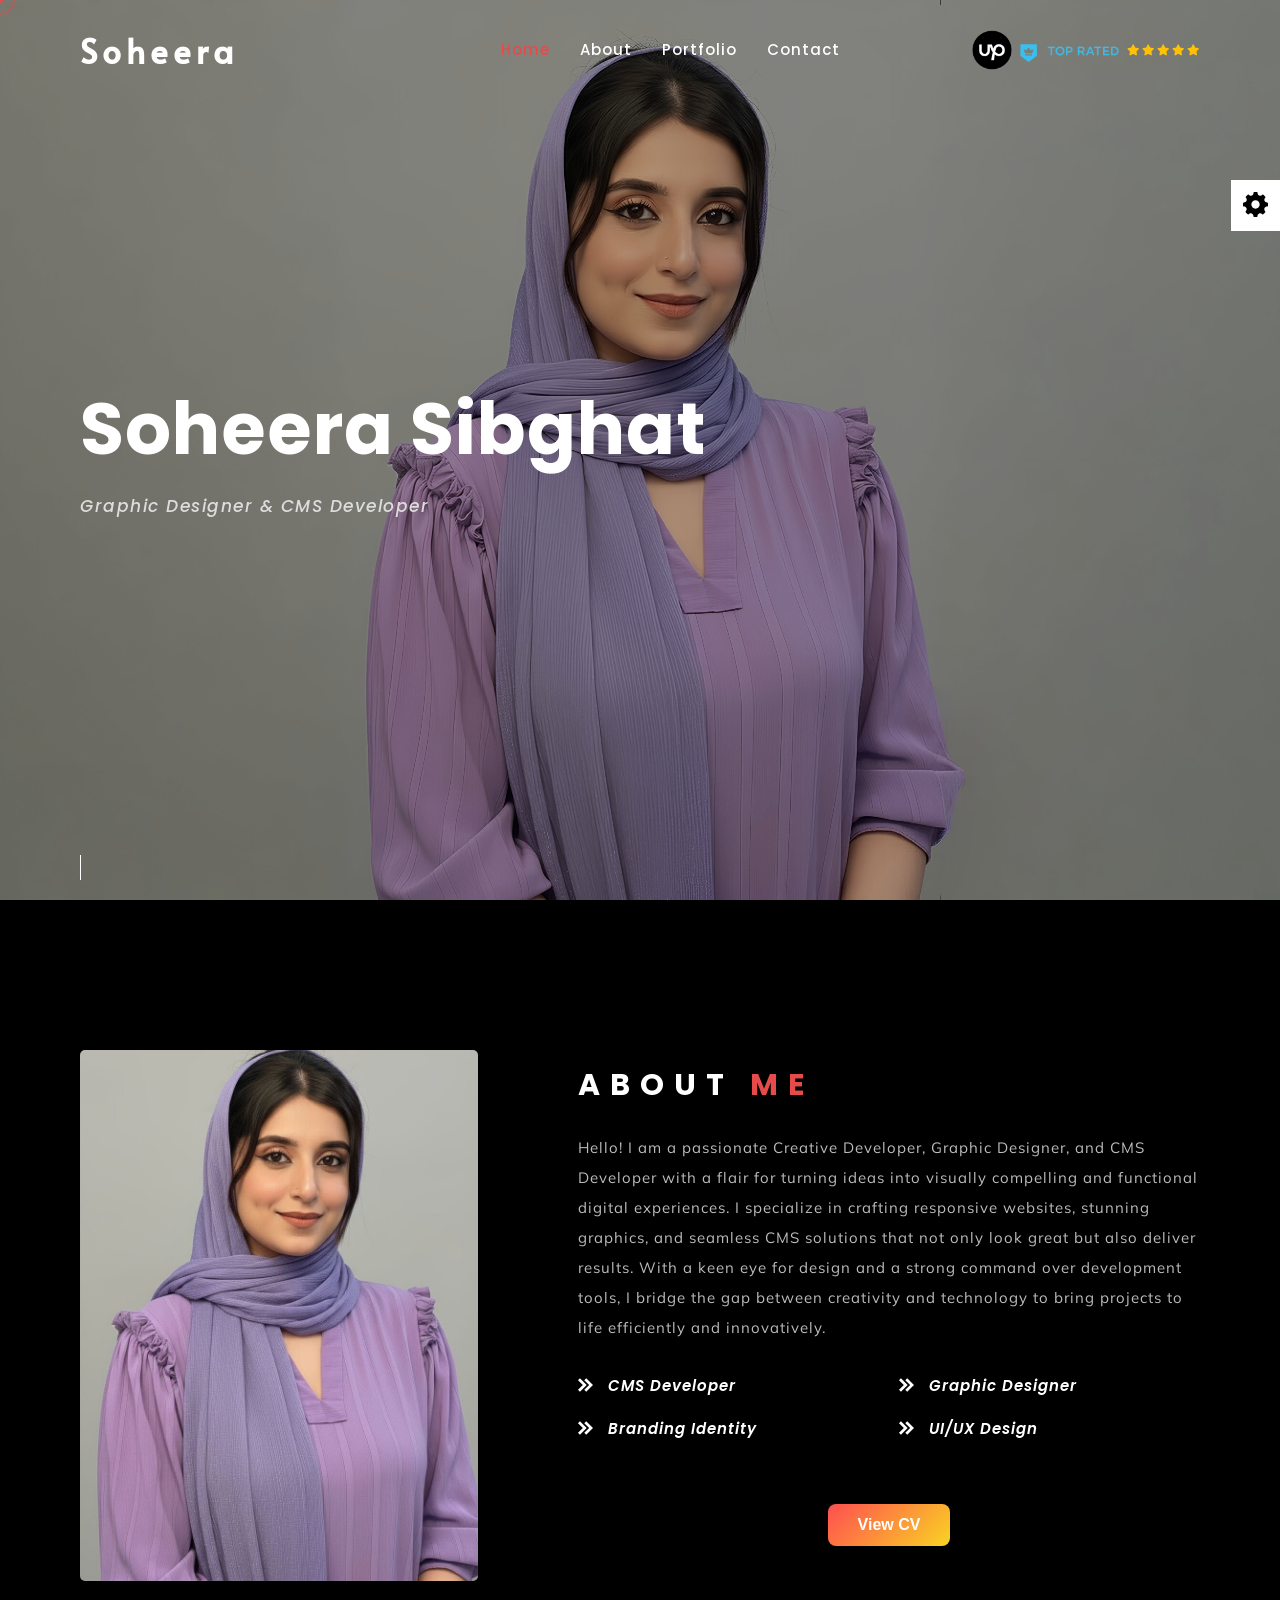
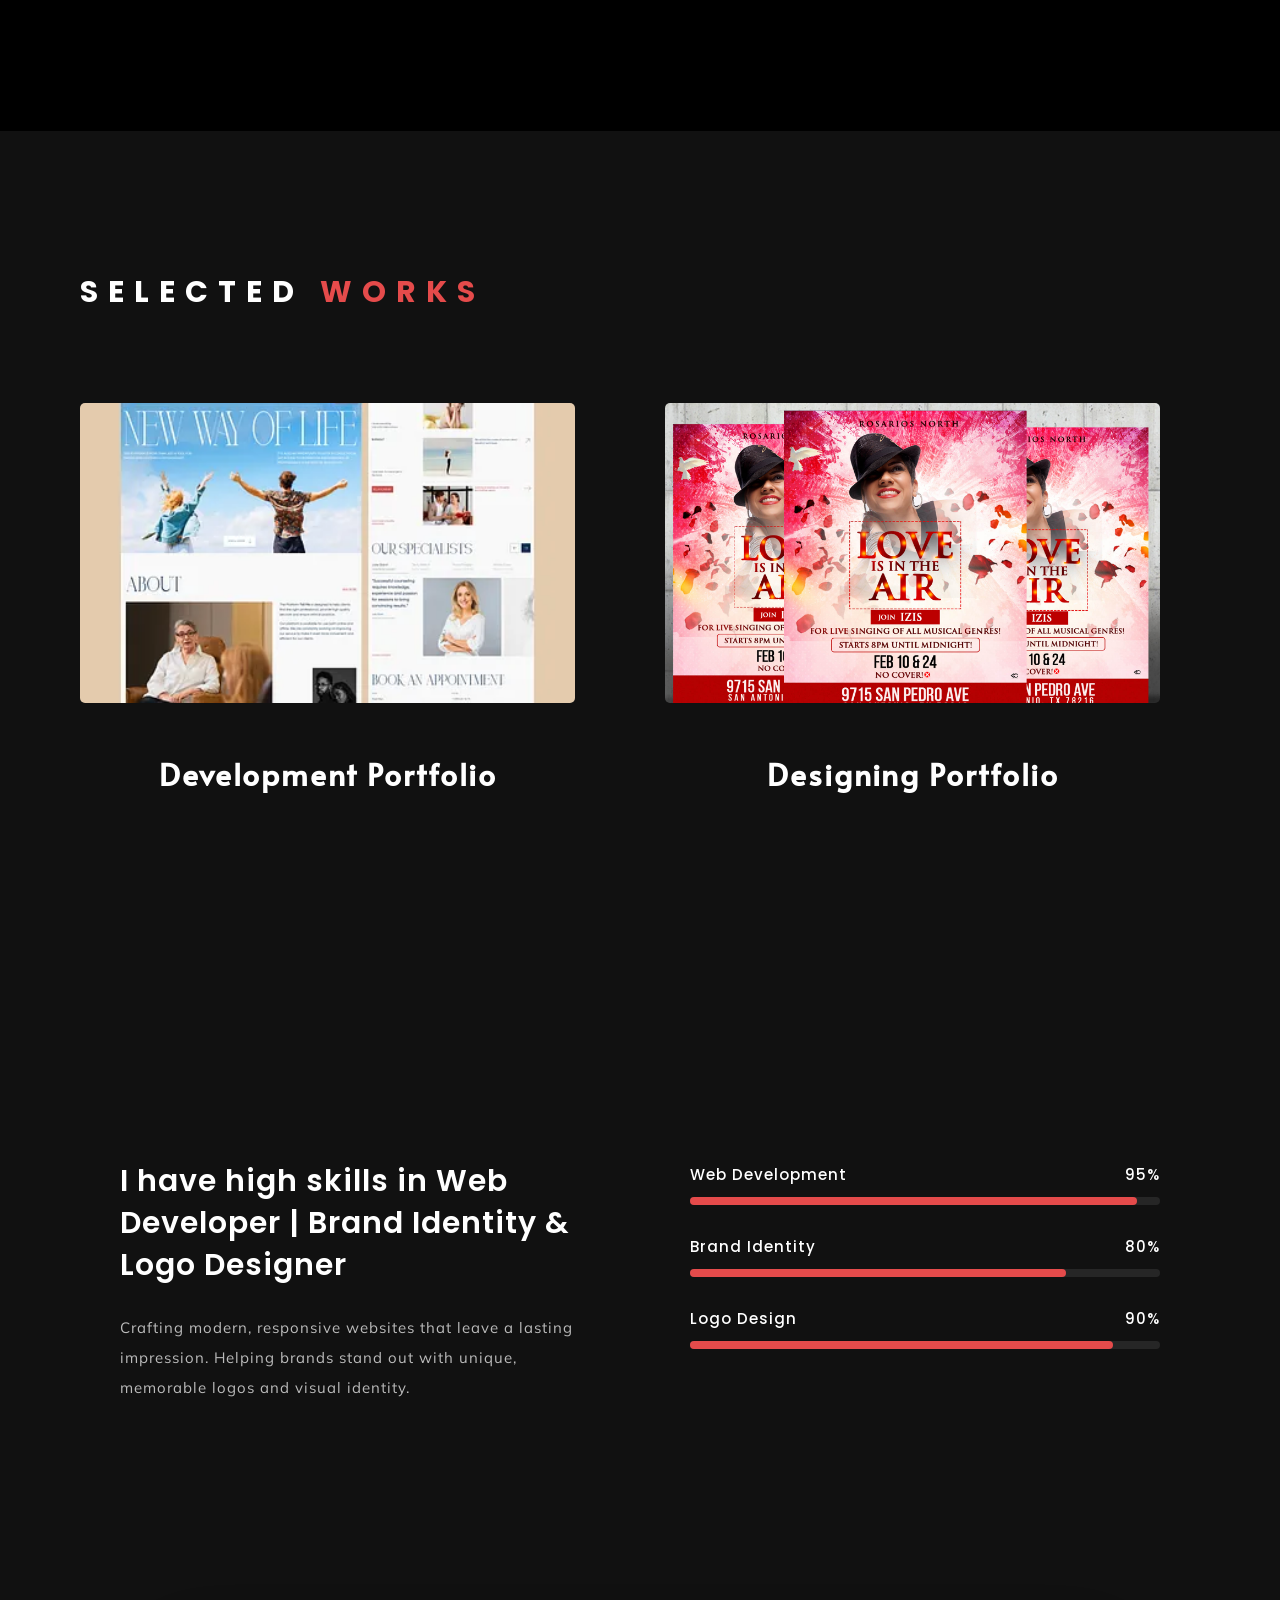
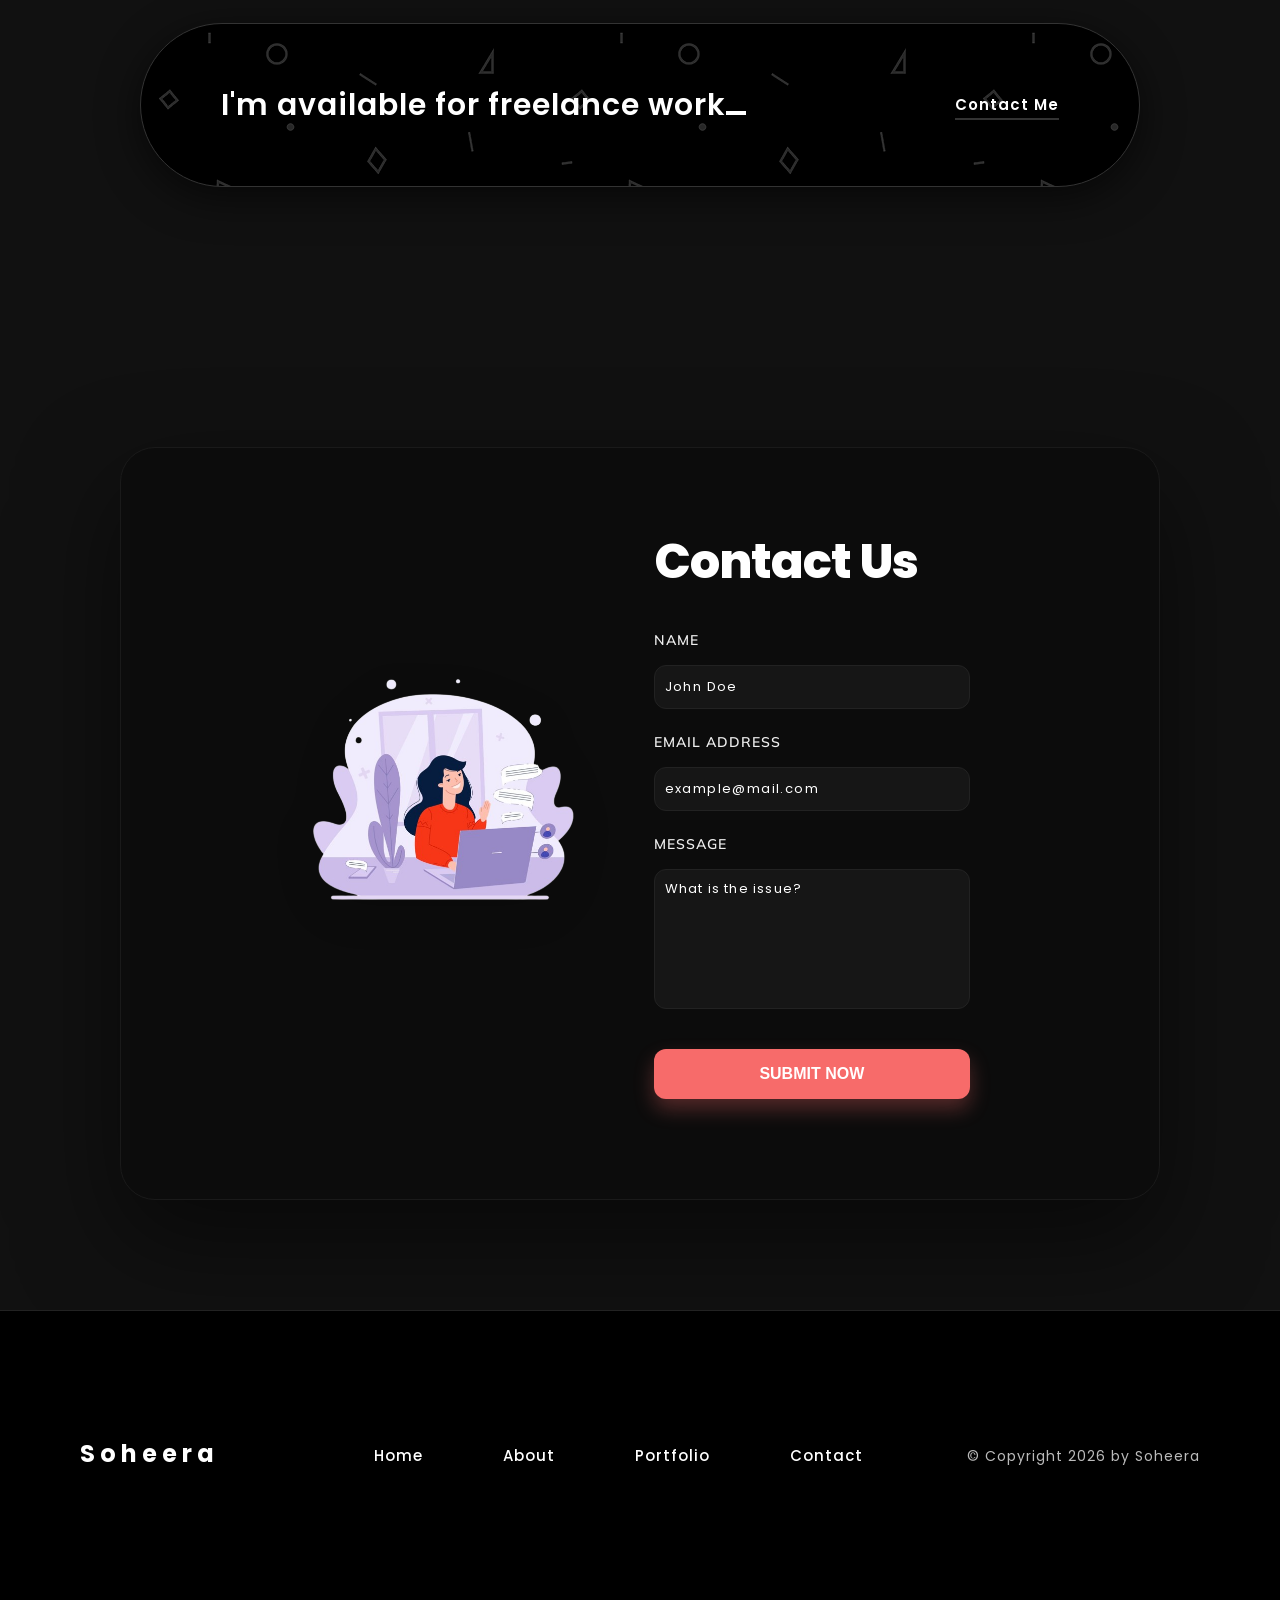
==== commit 5f04f75e: "Update portfolio section headings" ====
--- a/index.html
+++ b/index.html
@@ -300,7 +300,7 @@
 										</div>
 										<div class="overlay"></div>
 										<div class="card-heading" style="margin-top: 15px;">
-											<h3>Website Works</h3>
+											<h3>Development Portfolio</h3>
 										</div>
 										<div class="details"></div>
 									</div>
@@ -316,7 +316,7 @@
 										</div>
 										<div class="overlay"></div>
 										<div class="card-heading" style="margin-top: 15px;">
-											<h3>Designing Works</h3>
+											<h3>Designing Portfolio</h3>
 										</div>
 										<div class="details"></div>
 									</div>
@@ -800,60 +800,76 @@
 					<!-- /NEWS -->
 
 					<!-- CONTACT -->
+					<style>
+						/* Side-by-side on Desktop */
+						@media (min-width: 992px) {
+							.contact_inner { flex-wrap: nowrap !important; }
+							.contact_inner .left, .contact_inner .right { min-width: 0 !important; }
+						}
+						/* Stacking on Tablet & Mobile */
+						@media (max-width: 991px) {
+							.contact_inner { flex-wrap: wrap !important; gap: 40px !important; }
+							.contact_inner .left, .contact_inner .right { flex: 1 1 100% !important; min-width: 100% !important; }
+							.contact_main_box { padding: 40px 25px !important; border-radius: 25px !important; }
+							.contact_text_top h1 { font-size: 36px !important; text-align: center; }
+						}
+					</style>
 					<div class="grax_tm_contact" id="contact">
-						<div class="container">
-							<div class="contact_inner" style="display: flex; flex-wrap: wrap; align-items: center; justify-content: center; gap: 50px; padding: 40px 0;">
-								
-								<!-- Left Column: Animated Image -->
-								<div class="left wow fadeInLeft" data-wow-duration="1s" style="flex: 1; min-width: 300px; display: flex; justify-content: center;">
-									<img src="img/new-images/contact-img.png" alt="Contact Us" class="contact-animated-img" style="max-width: 100%; height: auto; border-radius: 20px;">
-								</div>
-
-								<!-- Right Column: Text and Form -->
-								<div class="right wow fadeInRight" data-wow-duration="1s" style="flex: 1.2; min-width: 300px;">
-									<div class="contact_content_wrapper">
-										<!-- New Heading Structure -->
-										<div class="contact_text_top" style="margin-bottom: 30px;">
-											<h1 style="font-size: 48px; color: white; margin-bottom: 20px; font-weight: 800; letter-spacing: -1px;">Contact Us</h1>
-										</div>
-
-										<!-- Form with Labels -->
-										<div class="fields">
-											<form action="/" method="post" class="contact_form" id="contact_form">
-												<div class="returnmessage" data-success="Your message has been received, We will contact you soon."></div>
-													
-												<div class="input_list_new" style="display: flex; flex-direction: column; gap: 18px;">
-													<div class="input_group">
-														<label for="name" style="color: white; font-weight: 700; display: block; margin-bottom: 10px; font-size: 15px;">Name</label>
-														<input id="name" type="text" placeholder="John Doe" name="from_name" required 
-															style="width: 100%; background-color: transparent; border: 1px solid #333; color: white; border-radius: 10px; padding: 15px 20px; font-family: 'Poppins', sans-serif; outline: none; font-size: 15px;">
+						<div class="container" style="max-width: 1400px;">
+							<div class="contact_main_box" style="background-color: #0c0c0c; border-radius: 35px; padding: 60px 60px; border: 1px solid #1a1a1a; box-shadow: 0 40px 100px rgba(0,0,0,0.5); margin-top: 40px;">
+								<div class="contact_inner" style="display: flex; align-items: center; justify-content: center; gap: 80px;">
+									
+									<!-- Left Column: Animated Image -->
+									<div class="left wow fadeInLeft" data-wow-duration="1s" style="flex: 1; display: flex; justify-content: center;">
+										<img src="img/new-images/contact-img.png" alt="Contact Us" class="contact-animated-img" style="max-width: 100%; height: auto; border-radius: 20px;">
+									</div>
+
+									<!-- Right Column: Text and Form -->
+									<div class="right wow fadeInRight" data-wow-duration="1s" style="flex: 1.2;">
+										<div class="contact_content_wrapper">
+											<!-- New Heading Structure -->
+											<div class="contact_text_top" style="margin-bottom: 30px;">
+												<h1 style="font-size: 48px; color: white; margin-bottom: 20px; font-weight: 800; letter-spacing: -1px;">Contact Us</h1>
+											</div>
+
+											<!-- Form with Labels -->
+											<div class="fields">
+												<form action="/" method="post" class="contact_form" id="contact_form">
+													<div class="returnmessage" data-success="Your message has been received, We will contact you soon."></div>
+														
+													<div class="input_list_new" style="display: flex; flex-direction: column; gap: 18px;">
+														<div class="input_group">
+															<label for="name" style="color: #eee; font-weight: 600; display: block; margin-bottom: 10px; font-size: 14px; text-transform: uppercase; letter-spacing: 1px;">Name</label>
+															<input id="name" type="text" placeholder="John Doe" name="from_name" required 
+																style="width: 100%; background-color: #161616; border: 1px solid #222; color: white; border-radius: 12px; padding: 16px 20px; font-family: 'Poppins', sans-serif; outline: none; transition: border-color 0.3s;">
+														</div>
+
+														<div class="input_group">
+															<label for="email" style="color: #eee; font-weight: 600; display: block; margin-bottom: 10px; font-size: 14px; text-transform: uppercase; letter-spacing: 1px;">Email Address</label>
+															<input id="email" type="email" placeholder="example@mail.com" name="from_email" required 
+																style="width: 100%; background-color: #161616; border: 1px solid #222; color: white; border-radius: 12px; padding: 16px 20px; font-family: 'Poppins', sans-serif; outline: none; transition: border-color 0.3s;">
+														</div>
+
+														<div class="input_group">
+															<label for="message" style="color: #eee; font-weight: 600; display: block; margin-bottom: 10px; font-size: 14px; text-transform: uppercase; letter-spacing: 1px;">Message</label>
+															<textarea id="message" placeholder="What is the issue?" name="message" required 
+																style="width: 100%; background-color: #161616; border: 1px solid #222; color: white; border-radius: 12px; padding: 16px 20px; height: 140px; font-family: 'Poppins', sans-serif; outline: none; resize: none; transition: border-color 0.3s;"></textarea>
+														</div>
 													</div>
 
-													<div class="input_group">
-														<label for="email" style="color: white; font-weight: 700; display: block; margin-bottom: 10px; font-size: 15px;">Email Address</label>
-														<input id="email" type="email" placeholder="example@mail.com" name="from_email" required 
-															style="width: 100%; background-color: transparent; border: 1px solid #333; color: white; border-radius: 10px; padding: 15px 20px; font-family: 'Poppins', sans-serif; outline: none; font-size: 15px;">
+													<!-- Button Row -->
+													<div class="button_row" style="display: flex; gap: 15px; margin-top: 30px; flex-wrap: wrap;">
+														<button id="send_message" type="submit" 
+															style="background-color: #f76b6a; color: white; padding: 16px 45px; border: none; border-radius: 12px; font-weight: 700; font-size: 16px; cursor: pointer; transition: all 0.3s ease; flex: 1; min-width: 170px; text-transform: uppercase; box-shadow: 0 10px 20px rgba(247, 107, 106, 0.3);">
+															Submit Now
+														</button>
 													</div>
-
-													<div class="input_group">
-														<label for="message" style="color: white; font-weight: 700; display: block; margin-bottom: 10px; font-size: 15px;">Message</label>
-														<textarea id="message" placeholder="What is the issue?" name="message" required 
-															style="width: 100%; background-color: transparent; border: 1px solid #333; color: white; border-radius: 10px; padding: 15px 20px; height: 140px; font-family: 'Poppins', sans-serif; outline: none; resize: none; font-size: 15px;"></textarea>
-													</div>
-												</div>
-
-												<!-- Button Row -->
-												<div class="button_row" style="display: flex; gap: 15px; margin-top: 30px; flex-wrap: wrap;">
-													<button id="send_message" type="submit" 
-														style="background-color: #f76b6a; color: white; padding: 15px 45px; border: none; border-radius: 10px; font-weight: 700; font-size: 16px; cursor: pointer; transition: all 0.3s ease; flex: 1; min-width: 170px; text-transform: uppercase; box-shadow: 0 4px 15px rgba(247, 107, 106, 0.4);">
-														Submit
-													</button>
-												</div>
-											</form>
-										</div>
-									</div>
-								</div>
-
+												</form>
+											</div>
+										</div>
+									</div>
+
+								</div>
 							</div>
 						</div>
 					</div>
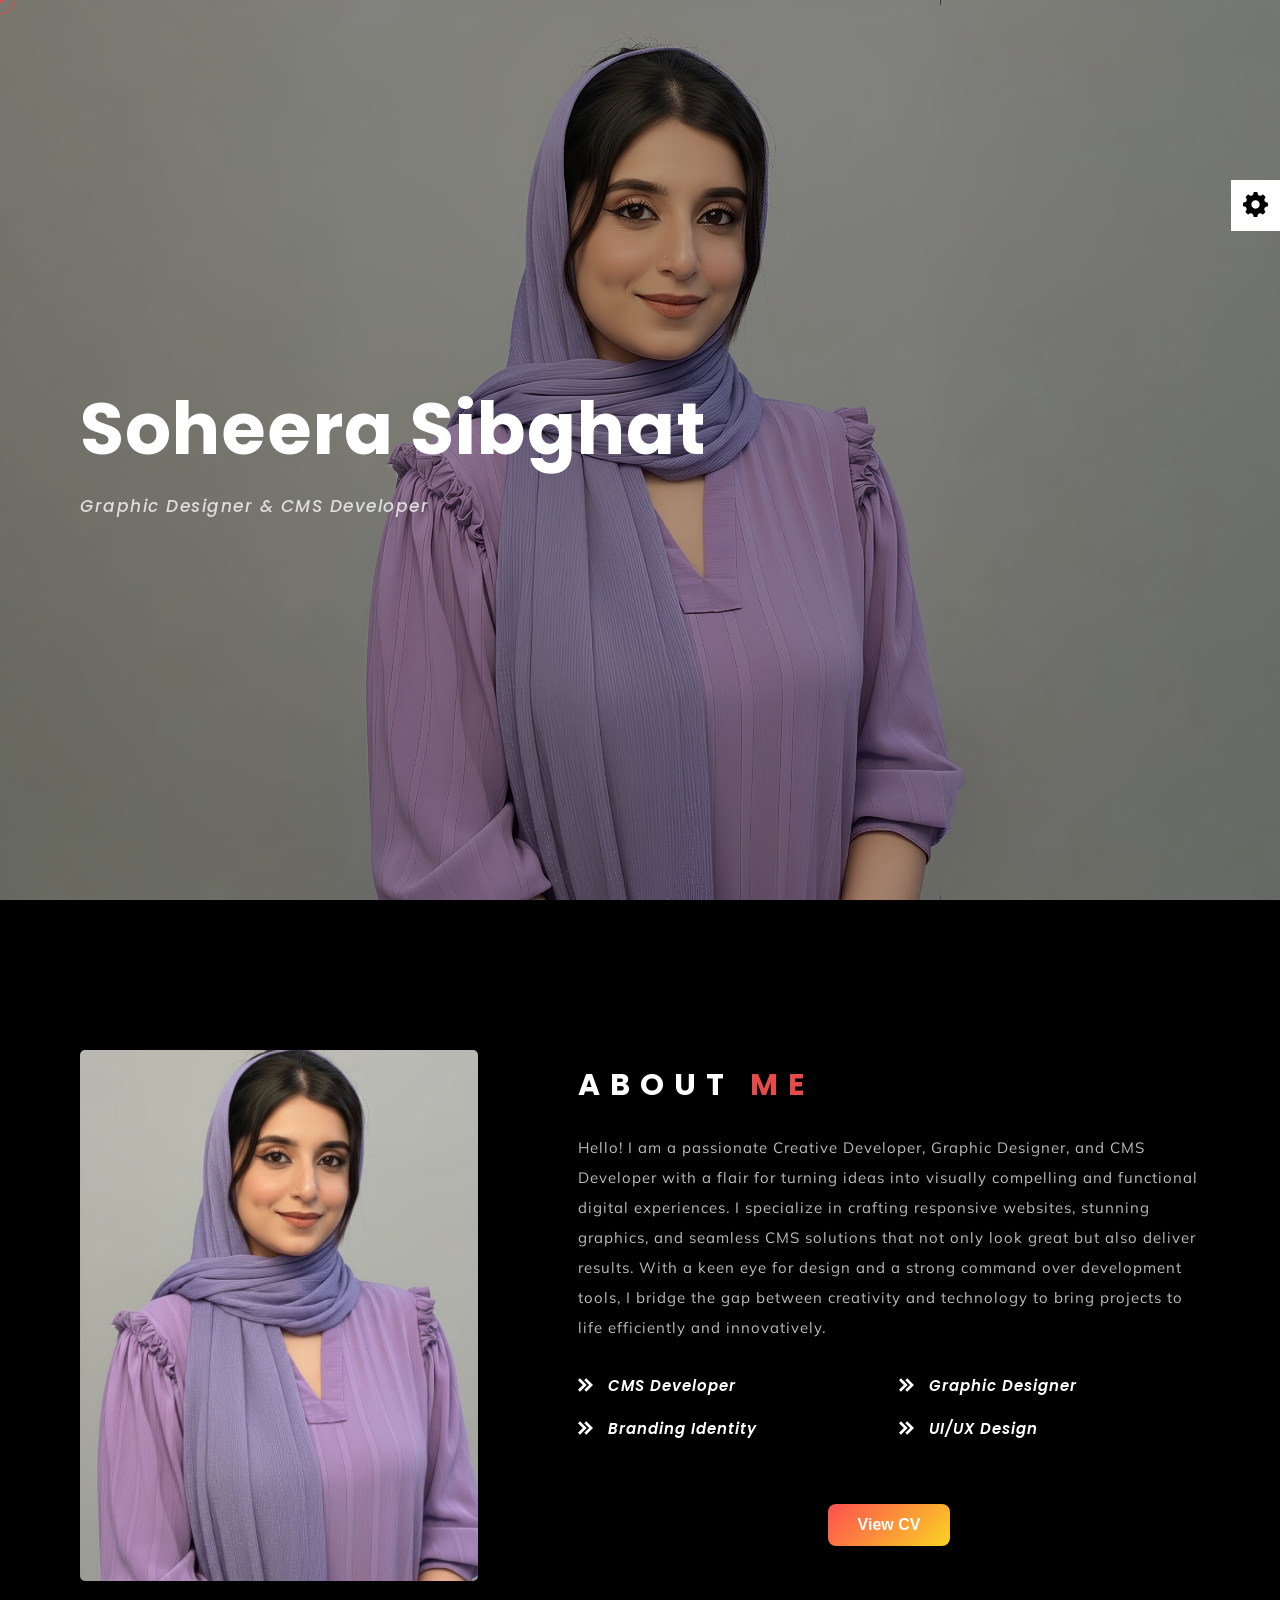
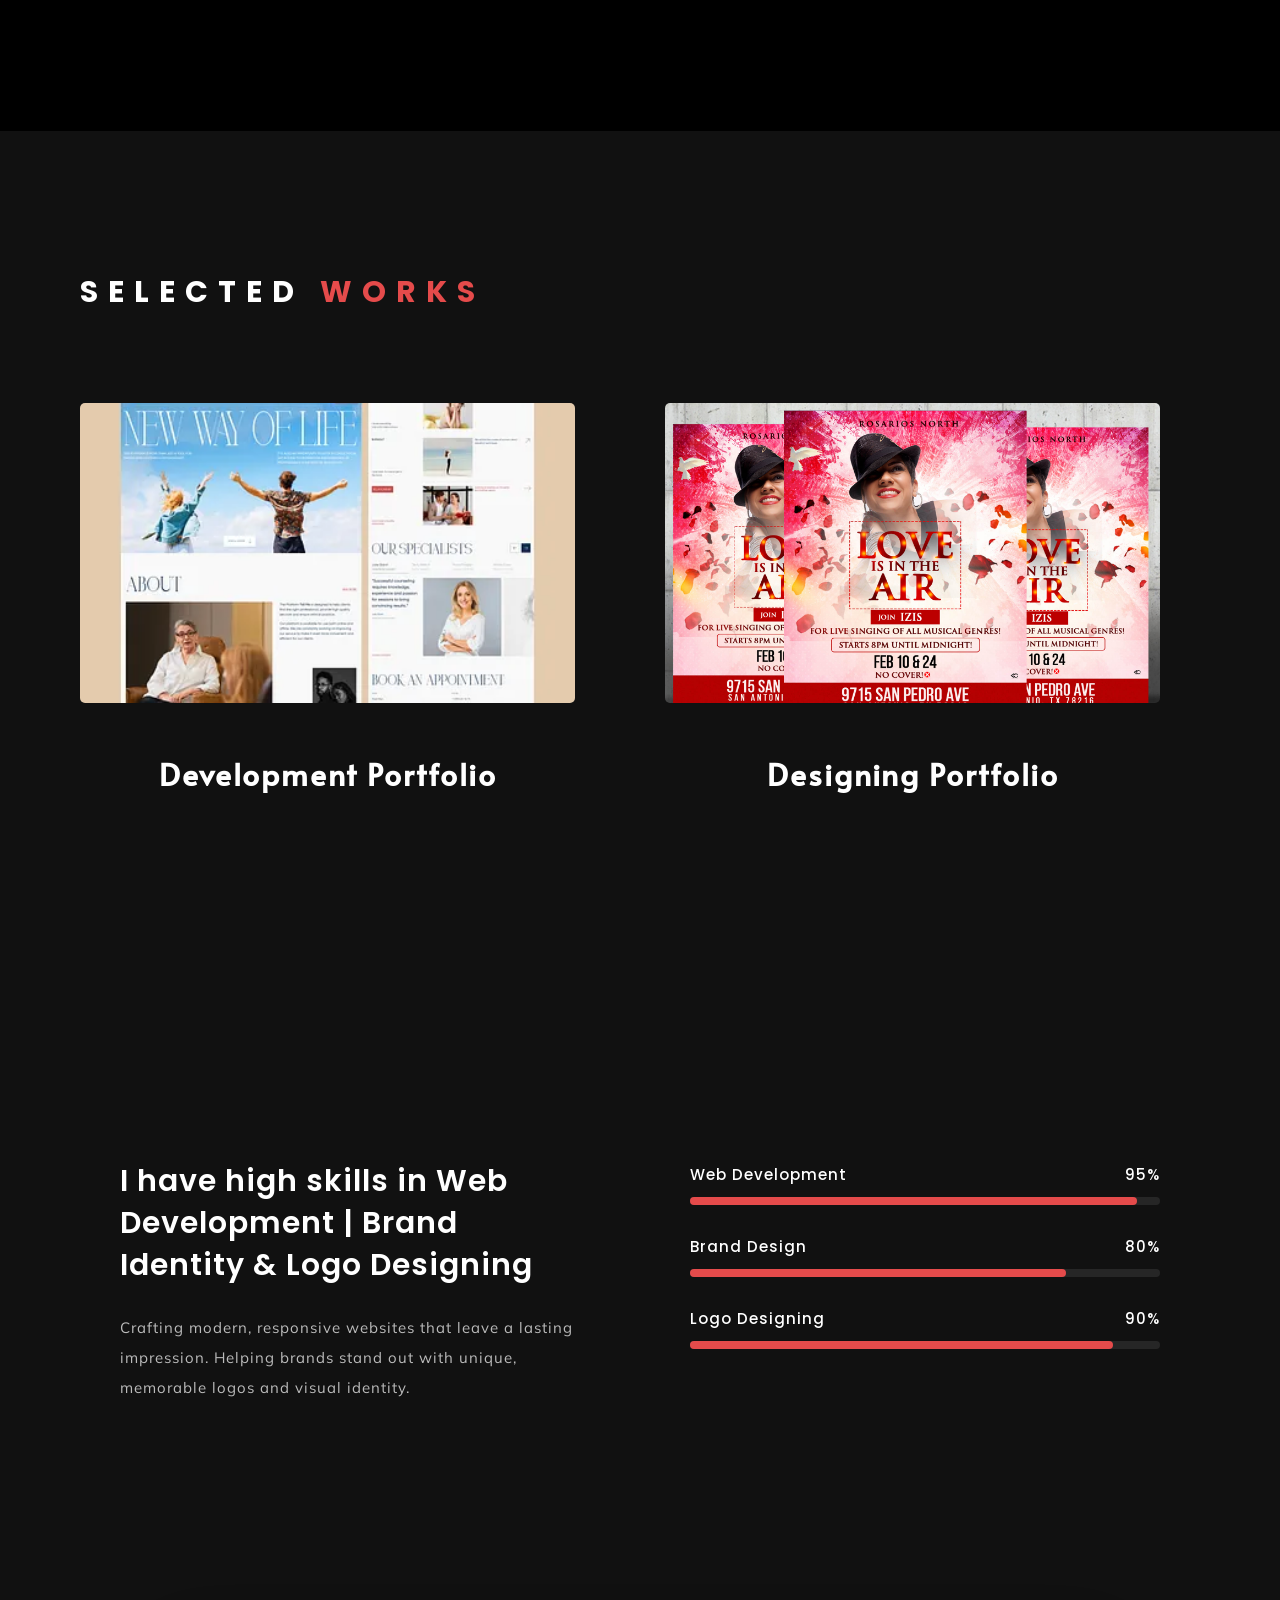
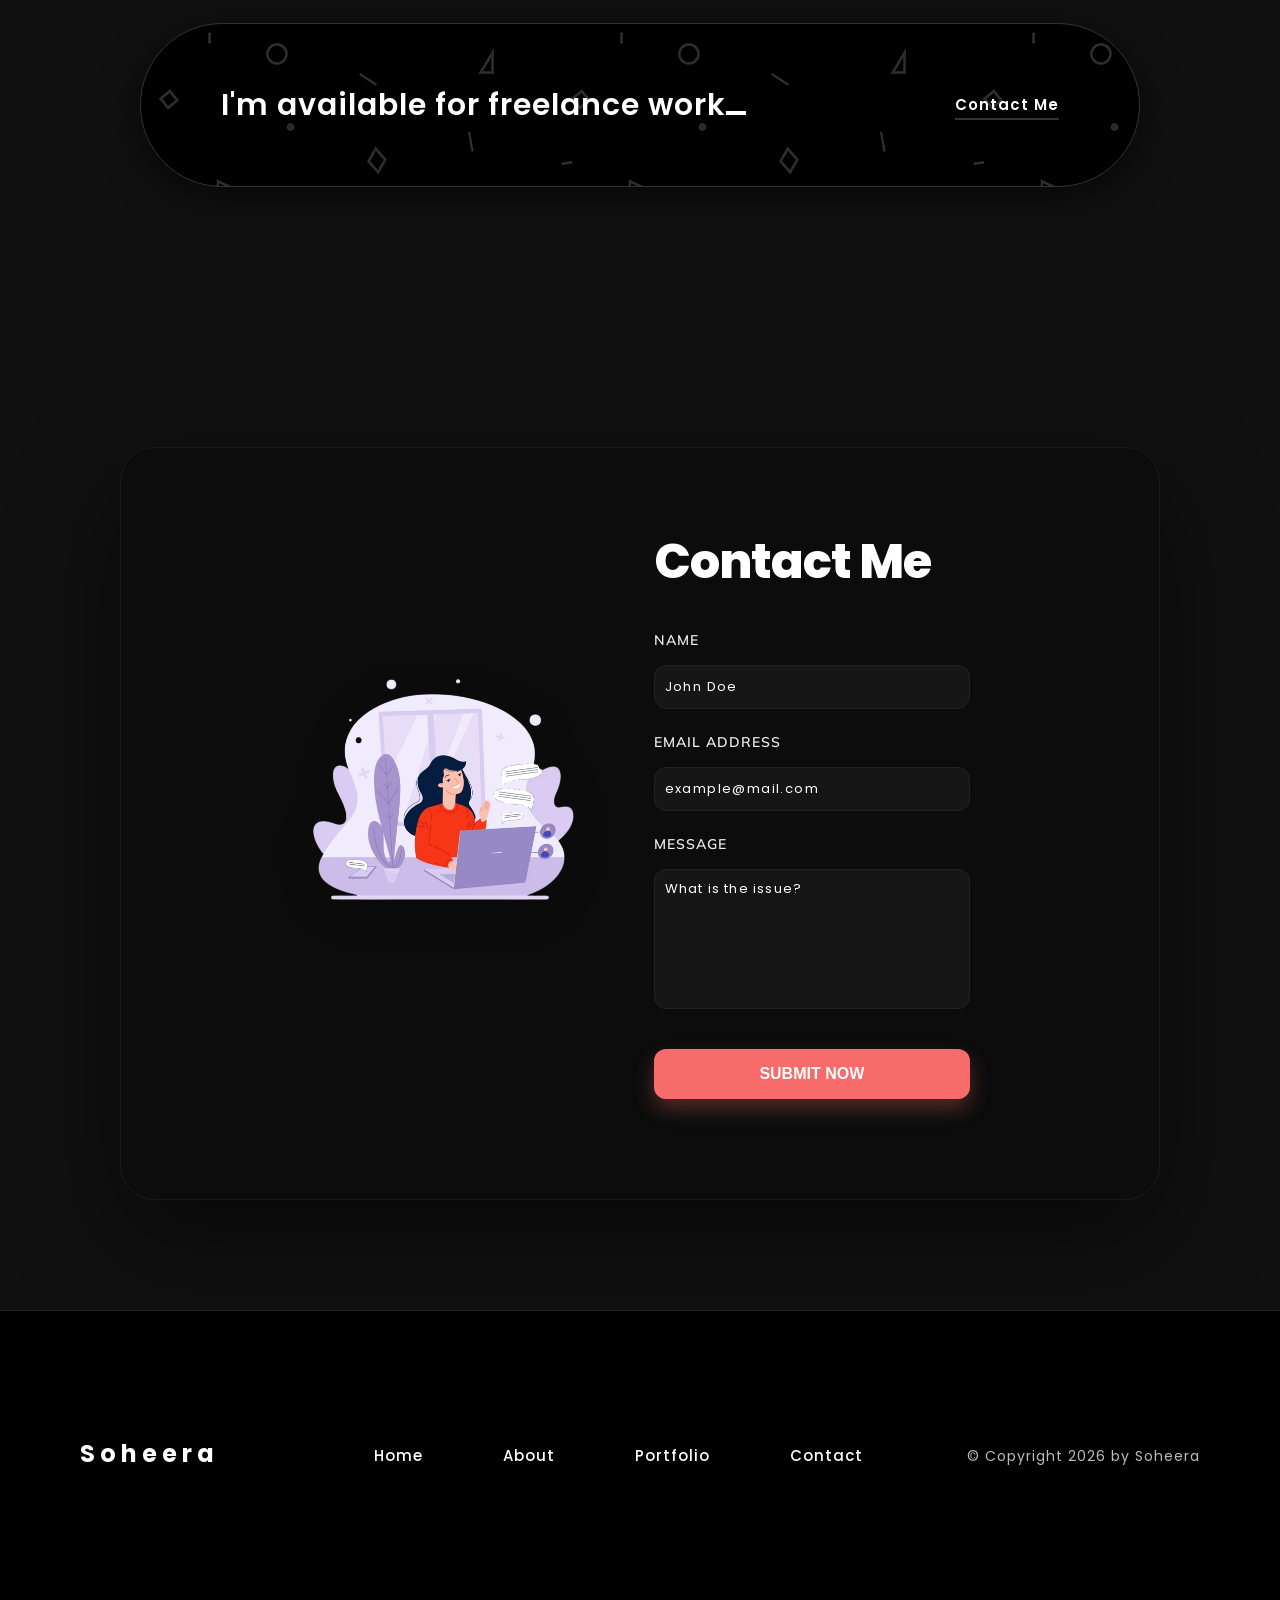
==== commit 496739c0: "Update portfolio: adjust form labels and recent code changes" ====
--- a/index.html
+++ b/index.html
@@ -282,7 +282,7 @@
 		<!-- PORTFOLIO -->
 		<div class="grax_tm_section" id="portfolio">
 			<div class="grax_tm_portfolio">
-				<div class="container">
+				<div class="container" style="margin-bottom: -80px;">
 					<div class="grax_tm_title_holder">
 						<h3>Selected <span>Works</span></h3>
 					</div>
@@ -558,7 +558,7 @@
 						<div class="container">
 							<div class="part_inner">
 								<div class="left wow fadeInLeft" data-wow-duration="1.5s">
-									<h3>I have high skills in Web Developer | Brand Identity & Logo Designer</h3>
+									<h3>I have high skills in Web Development | Brand Identity & Logo Designing</h3>
 									<p>Crafting modern, responsive websites that leave a lasting impression.
 										Helping brands stand out with unique, memorable logos and visual identity.</p>
 								</div>
@@ -574,7 +574,7 @@
 											</div>
 										</div>
 										<div class="progress_inner" data-value="80">
-											<span><span class="label">Brand Identity</span><span
+											<span><span class="label">Brand Design</span><span
 													class="number">80%</span></span>
 											<div class="background">
 												<div class="bar">
@@ -583,7 +583,7 @@
 											</div>
 										</div>
 										<div class="progress_inner" data-value="90">
-											<span><span class="label">Logo Design</span><span
+											<span><span class="label">Logo Designing</span><span
 													class="number">90%</span></span>
 											<div class="background">
 												<div class="bar">
@@ -829,7 +829,7 @@
 										<div class="contact_content_wrapper">
 											<!-- New Heading Structure -->
 											<div class="contact_text_top" style="margin-bottom: 30px;">
-												<h1 style="font-size: 48px; color: white; margin-bottom: 20px; font-weight: 800; letter-spacing: -1px;">Contact Us</h1>
+												<h1 style="font-size: 48px; color: white; margin-bottom: 20px; font-weight: 800; letter-spacing: -1px;">Contact Me</h1>
 											</div>
 
 											<!-- Form with Labels -->
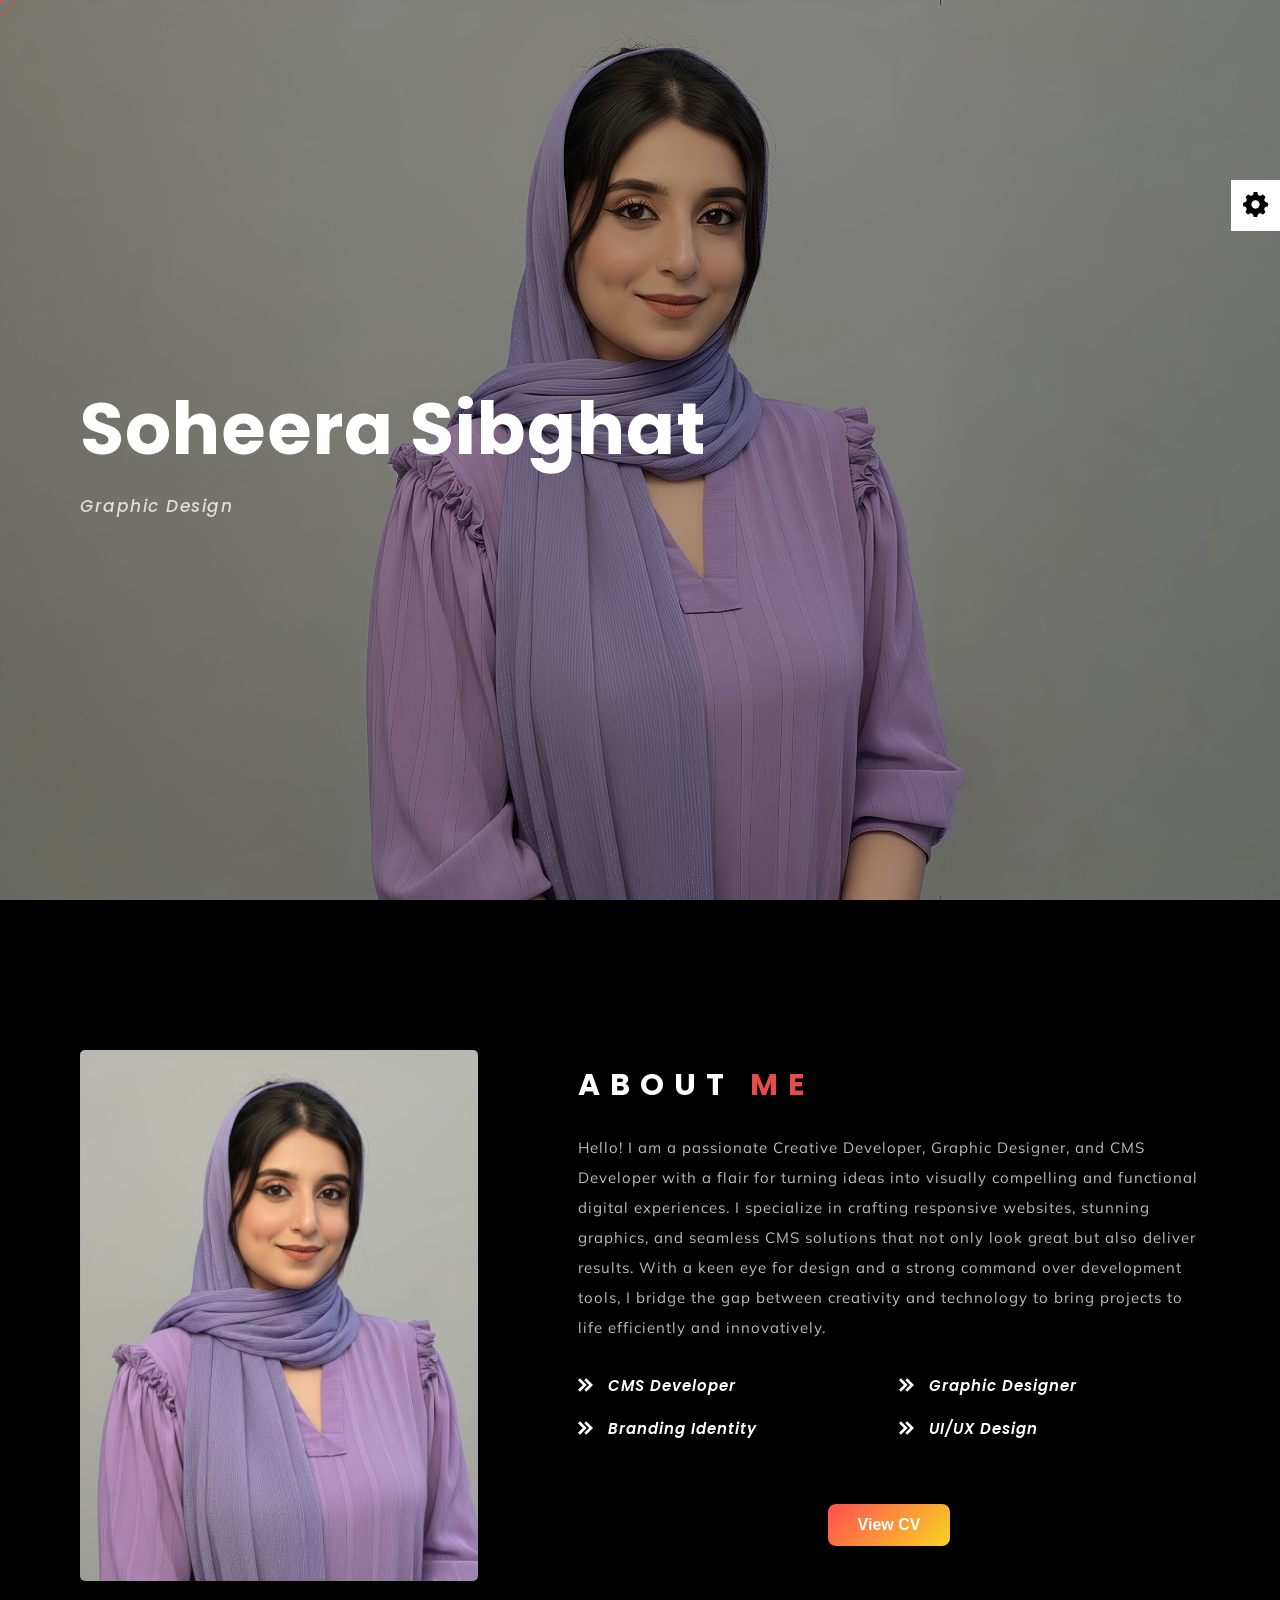
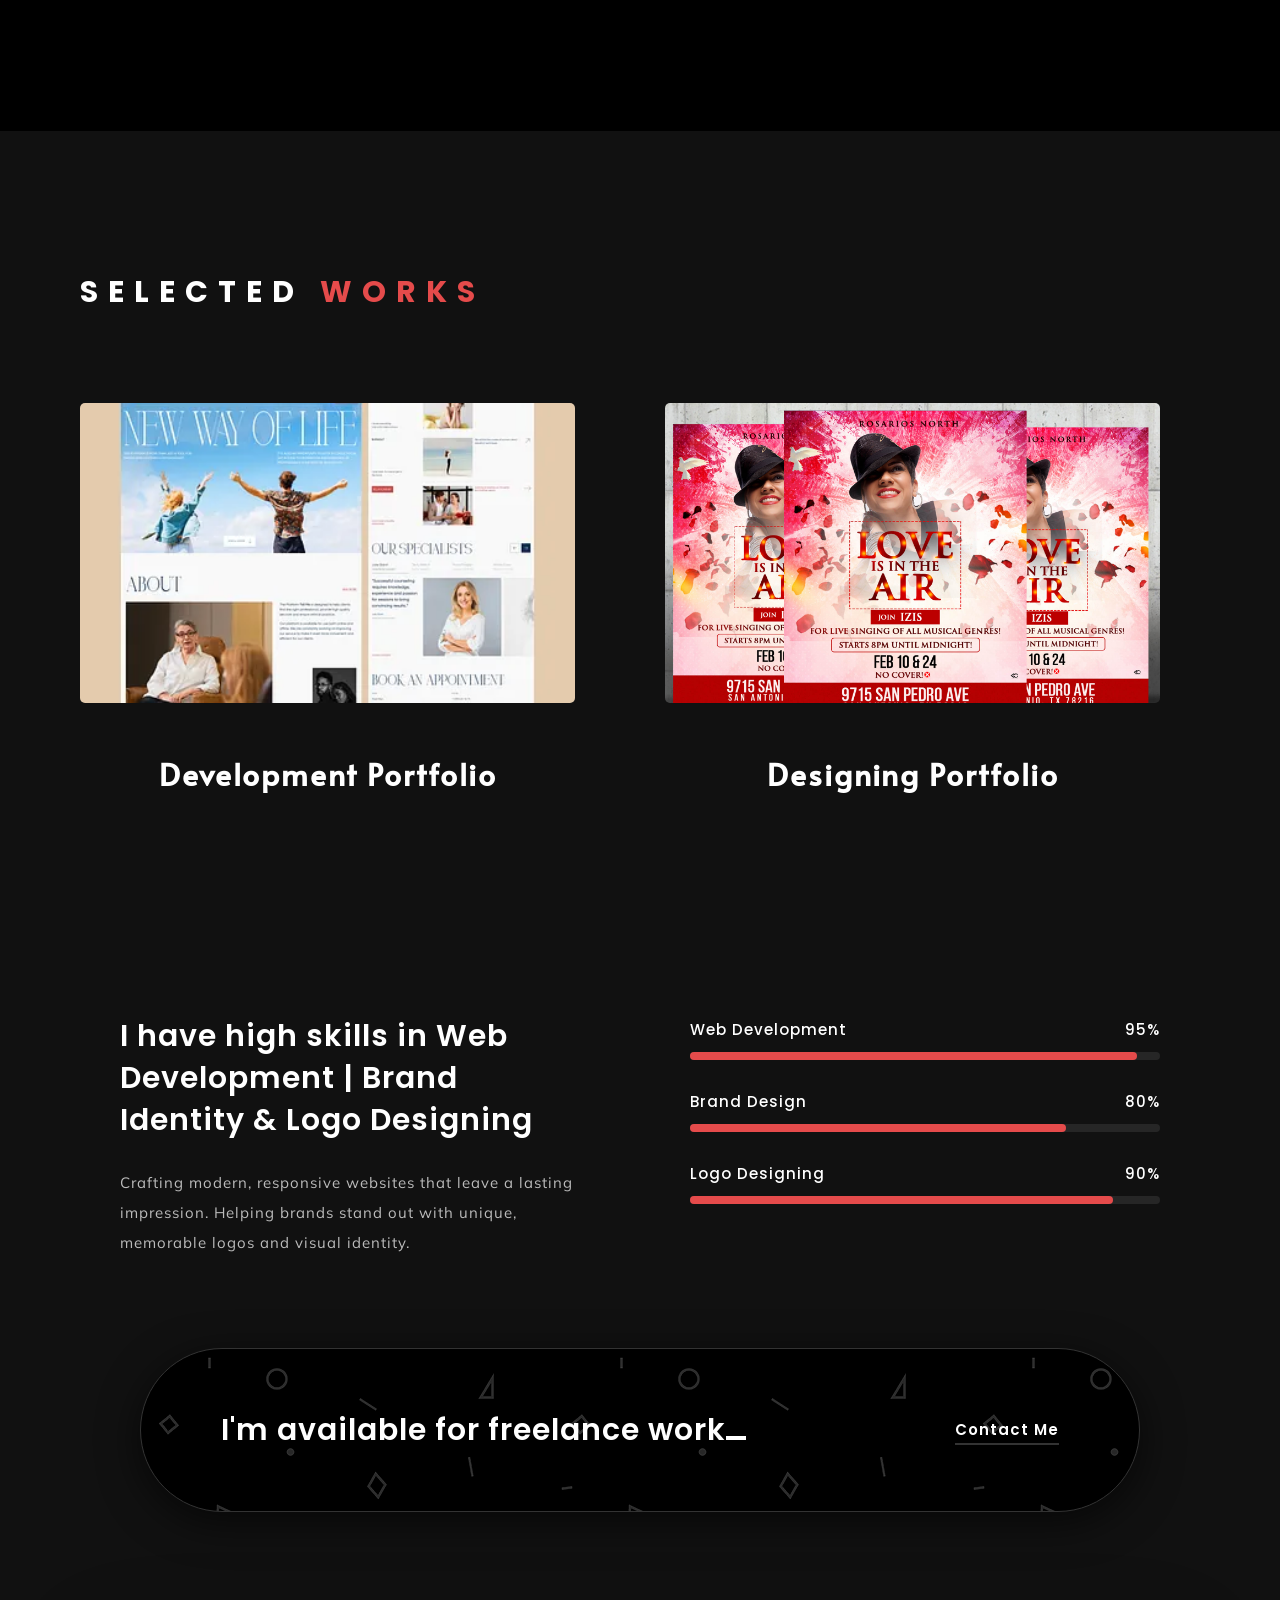
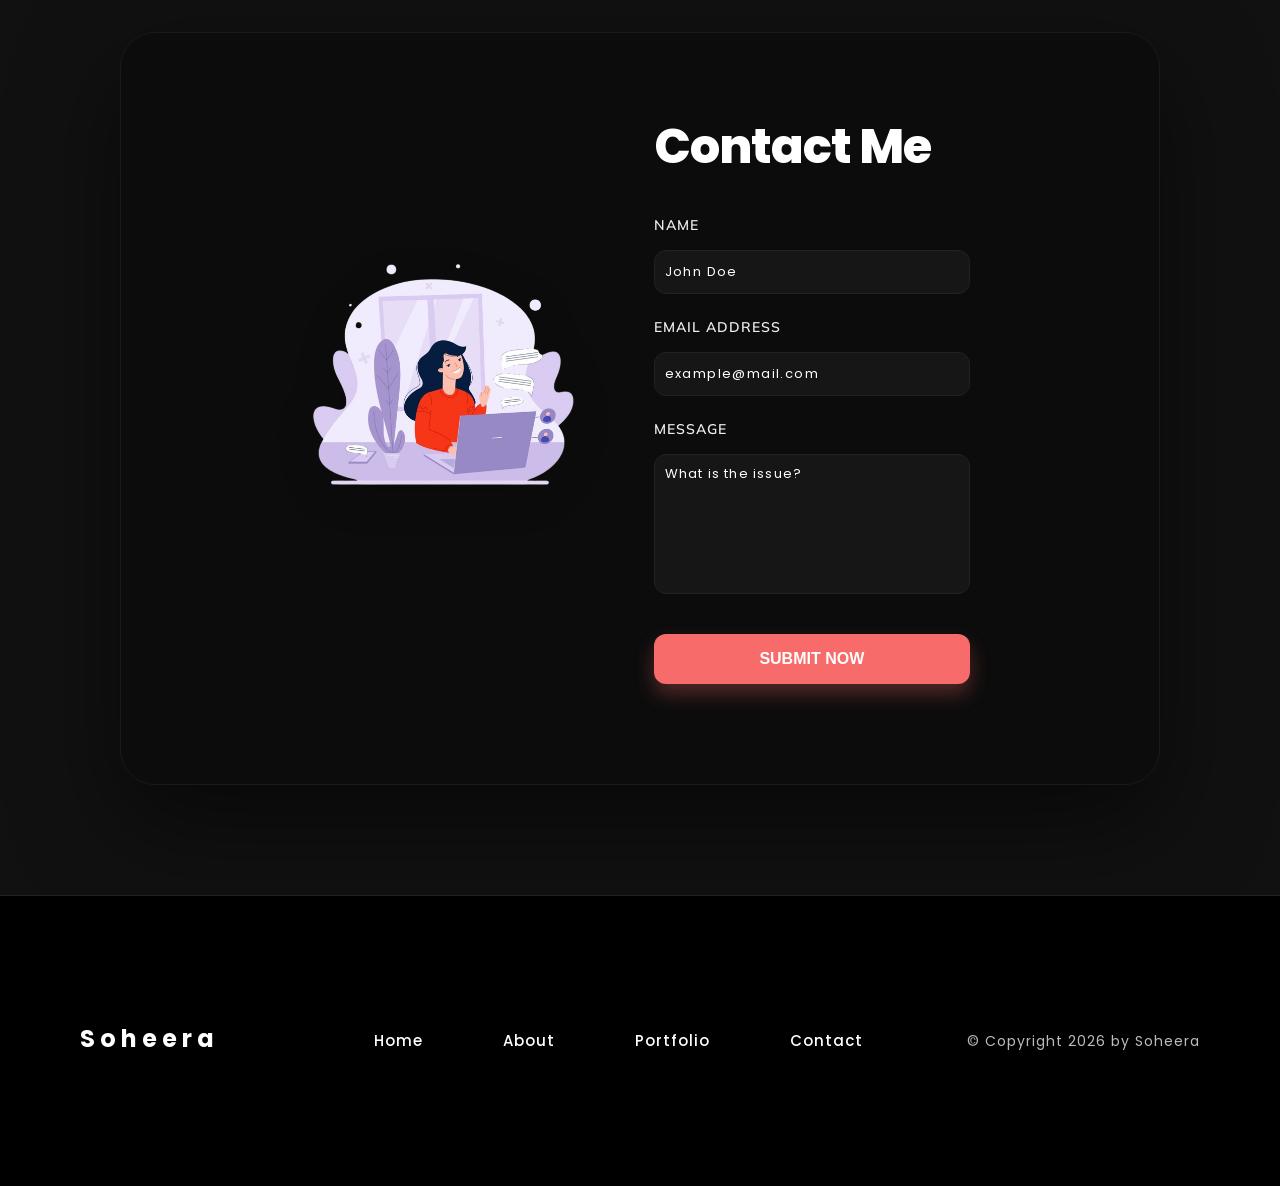
==== commit fafbfdd7: "Update portfolio with latest code changes" ====
--- a/index.html
+++ b/index.html
@@ -19,21 +19,27 @@
 	<title>Soheera Sibghat</title>
 
 	<!-- STYLES -->
-	<link
-		href="https://fonts.googleapis.com/css2?family=Mulish:ital,wght@0,200;0,300;0,400;0,500;0,600;0,700;0,800;0,900;1,200;1,300;1,400;1,500;1,600;1,700;1,800;1,900&family=Poppins:ital,wght@0,300;0,400;0,500;0,600;0,700;0,800;0,900;1,300;1,400;1,500;1,600;1,700;1,800;1,900&display=swap"
-		rel="stylesheet">
-
-	<script src="https://cdn.emailjs.com/dist/email.min.js"></script>
-	<script src="https://cdn.jsdelivr.net/npm/sweetalert2@11"></script>
-
+	<!-- Preconnect first for faster DNS -->
+	<link rel="preconnect" href="https://fonts.googleapis.com">
+	<link rel="preconnect" href="https://fonts.gstatic.com" crossorigin>
+	<link rel="preconnect" href="https://cdnjs.cloudflare.com">
+
+	<!-- Google Fonts (display=swap ensures text shows immediately) -->
+	<link href="https://fonts.googleapis.com/css2?family=Mulish:ital,wght@0,400;0,600;0,700;0,800;1,400;1,600&family=Poppins:wght@0,400;0,500;0,600;0,700&family=Alata&display=swap" rel="stylesheet">
+
+	<!-- Local CSS -->
 	<link rel="stylesheet" type="text/css" href="css/plugins.css" />
 	<link rel="stylesheet" type="text/css" href="css/colors.css" />
 	<link rel="stylesheet" type="text/css" href="css/darkMode.css" />
 	<link rel="stylesheet" type="text/css" href="css/style.css" />
-	<link rel="preconnect" href="https://fonts.googleapis.com">
-	<link rel="preconnect" href="https://fonts.gstatic.com" crossorigin>
-	<link href="https://fonts.googleapis.com/css2?family=Alata&display=swap" rel="stylesheet">
-	<link rel="stylesheet" href="https://cdnjs.cloudflare.com/ajax/libs/font-awesome/6.4.0/css/all.min.css">
+
+	<!-- Font Awesome (deferred via media trick) -->
+	<link rel="stylesheet" href="https://cdnjs.cloudflare.com/ajax/libs/font-awesome/6.4.0/css/all.min.css" media="print" onload="this.media='all'">
+	<noscript><link rel="stylesheet" href="https://cdnjs.cloudflare.com/ajax/libs/font-awesome/6.4.0/css/all.min.css"></noscript>
+
+	<!-- Scripts deferred so they don't block rendering -->
+	<script src="https://cdn.emailjs.com/dist/email.min.js" defer></script>
+	<script src="https://cdn.jsdelivr.net/npm/sweetalert2@11" defer></script>
 
 	<!--[if lt IE 9]> <script type="text/javascript" src="js/modernizr.custom.js"></script> <![endif]-->
 	<!-- /STYLES -->
@@ -554,7 +560,7 @@
 					<!-- /PORTFOLIO -->
 
 					<!-- PROGRESS -->
-					<div class="grax_tm_progress_part" style="margin-top: 80px;">
+					<div class="grax_tm_progress_part" style="margin-top: 20px;">
 						<div class="container">
 							<div class="part_inner">
 								<div class="left wow fadeInLeft" data-wow-duration="1.5s">
--- a/css/style.css
+++ b/css/style.css
@@ -874,7 +874,7 @@
 	left: 0px;
 	right: 0px;
 	background-repeat: no-repeat;
-	background-position: center;
+	background-position: top center;
 	background-size: cover;
 	border-radius: 5px;
 	box-shadow: 0px 0px 40px rgb(0 0 0 / 20%);
@@ -971,7 +971,7 @@
 	height: auto;
 	clear: both;
 	float: left;
-	padding: 135px 0px 140px 0px;
+	padding: 50px 0px 60px 0px;
 }
 
 .grax_tm_progress_part .part_inner {
@@ -1338,7 +1338,7 @@
 	height: auto;
 	clear: both;
 	float: left;
-	padding: 80px 20px;
+	padding: 30px 20px;
 	position: relative;
 	background: transparent !important;
 }
@@ -1886,7 +1886,7 @@
 	position: relative;
 	overflow: visible;
 	margin-bottom: 110px;
-	padding-top: 140px;
+	padding-top: 50px;
 }
 
 /* Background Glow Orbs */
@@ -2317,7 +2317,7 @@
 	position: absolute;
 	background-repeat: no-repeat;
 	background-size: cover;
-	background-position: center;
+	background-position: top center;
 	background-image: url(..//img/portfolio/ss-1.png);
 }
 
@@ -3175,7 +3175,7 @@
 	/* 50% se 100vh karein */
 	background-image: url('../img/portfolio/ss-1.png') !important;
 	background-size: cover !important;
-	background-position: center !important;
+	background-position: top center !important;
 	background-repeat: no-repeat !important;
 }
 
